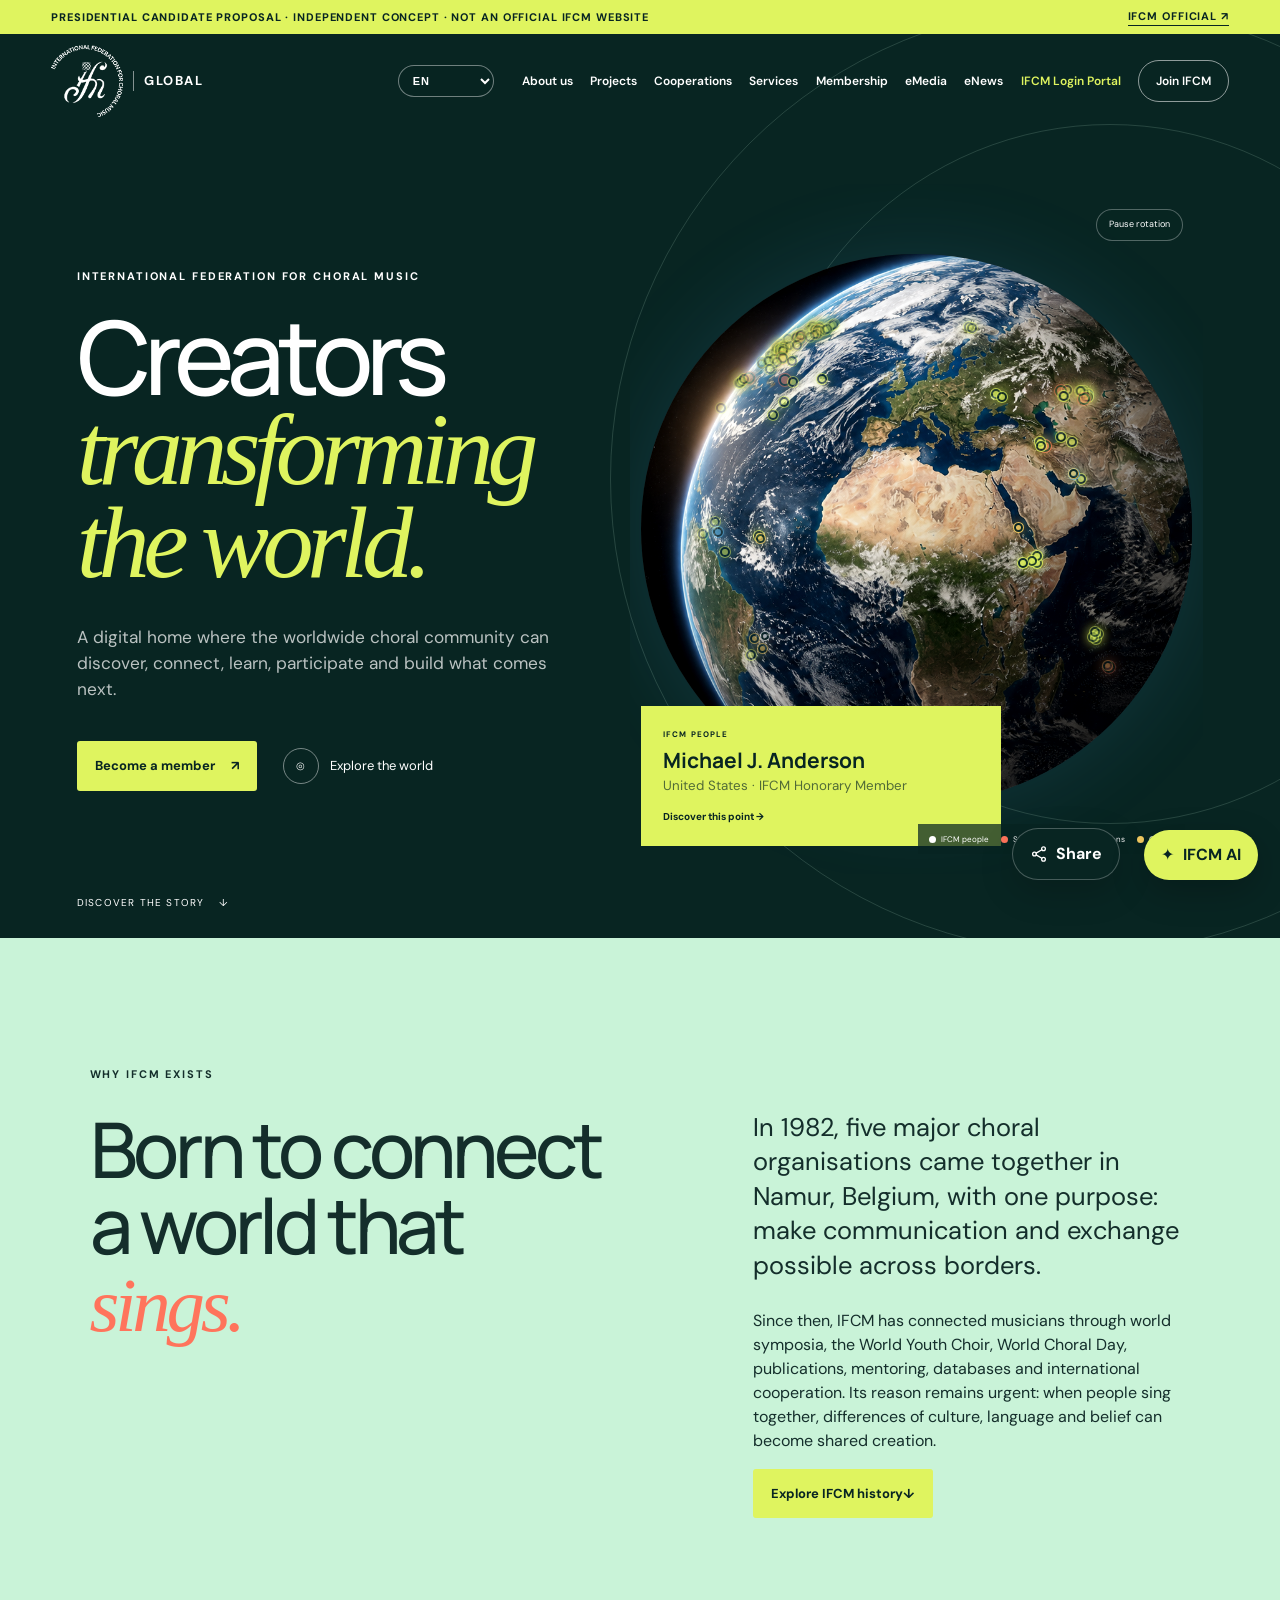
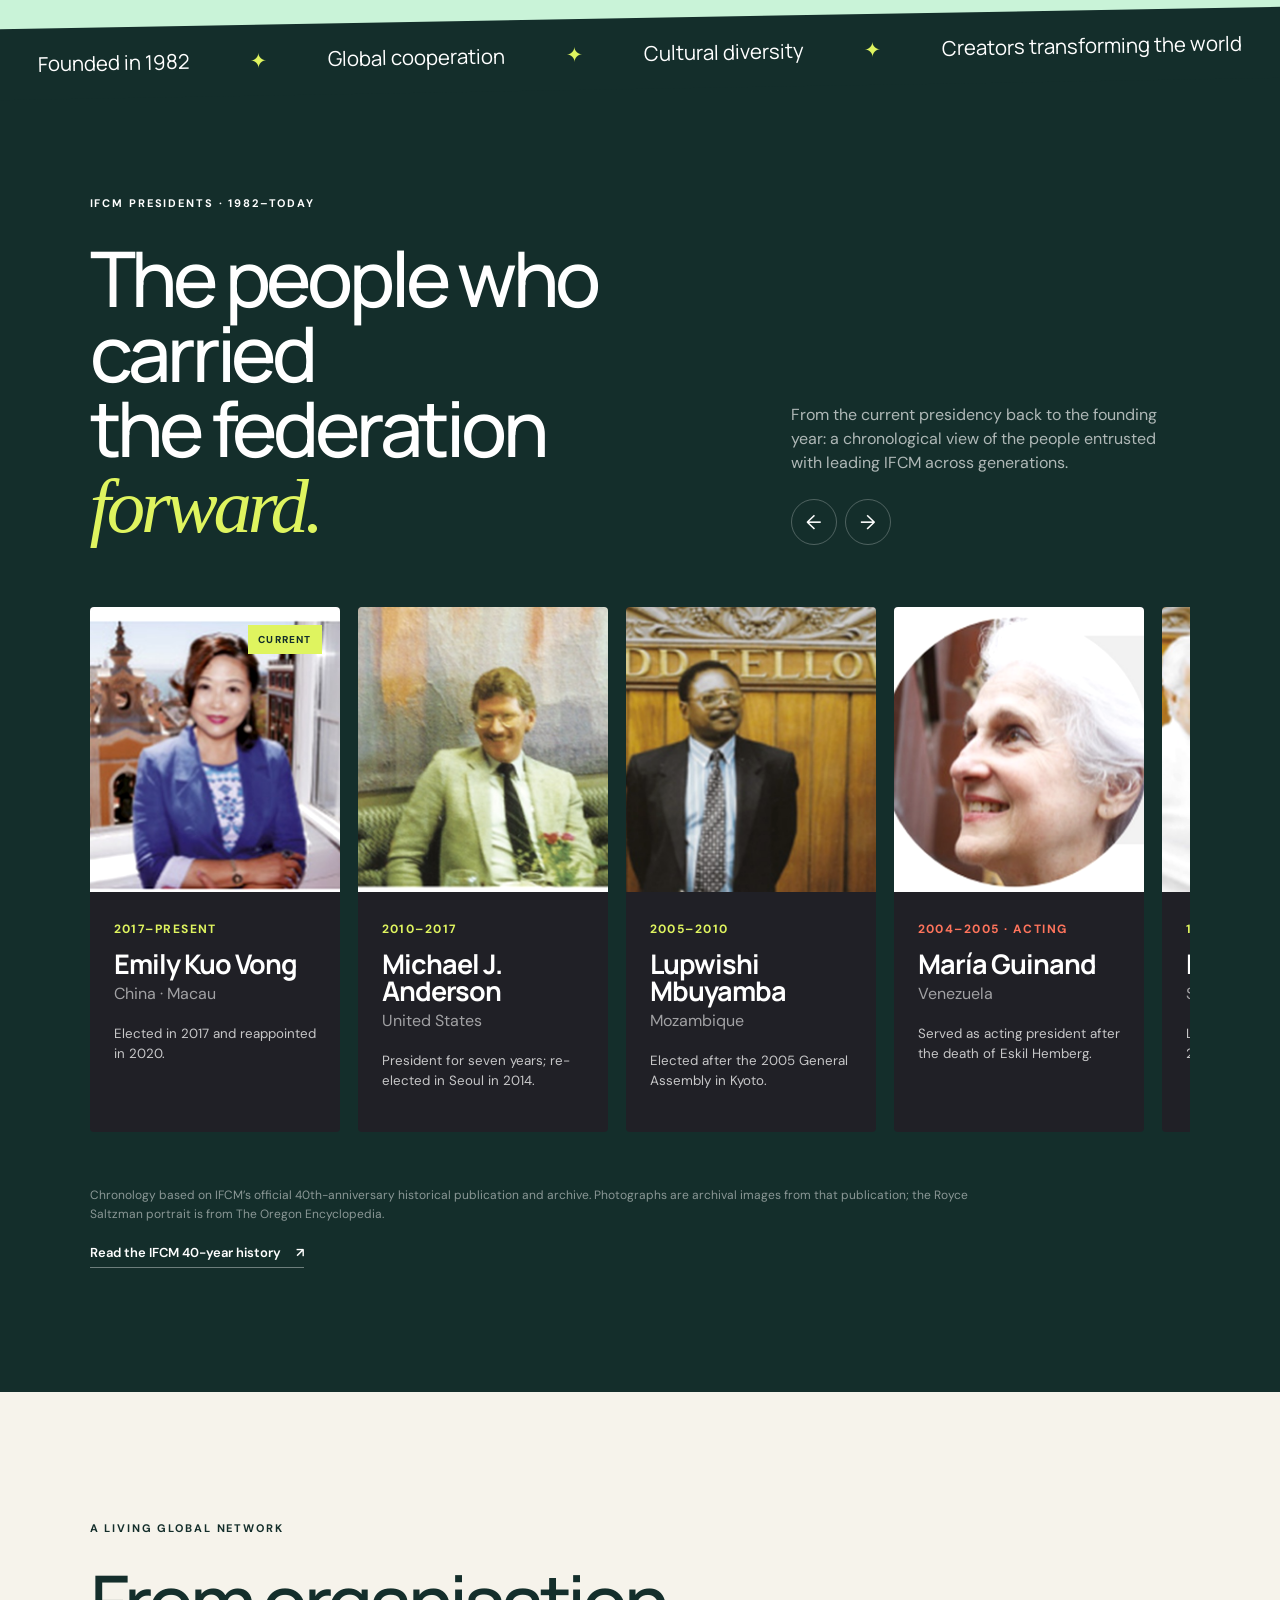
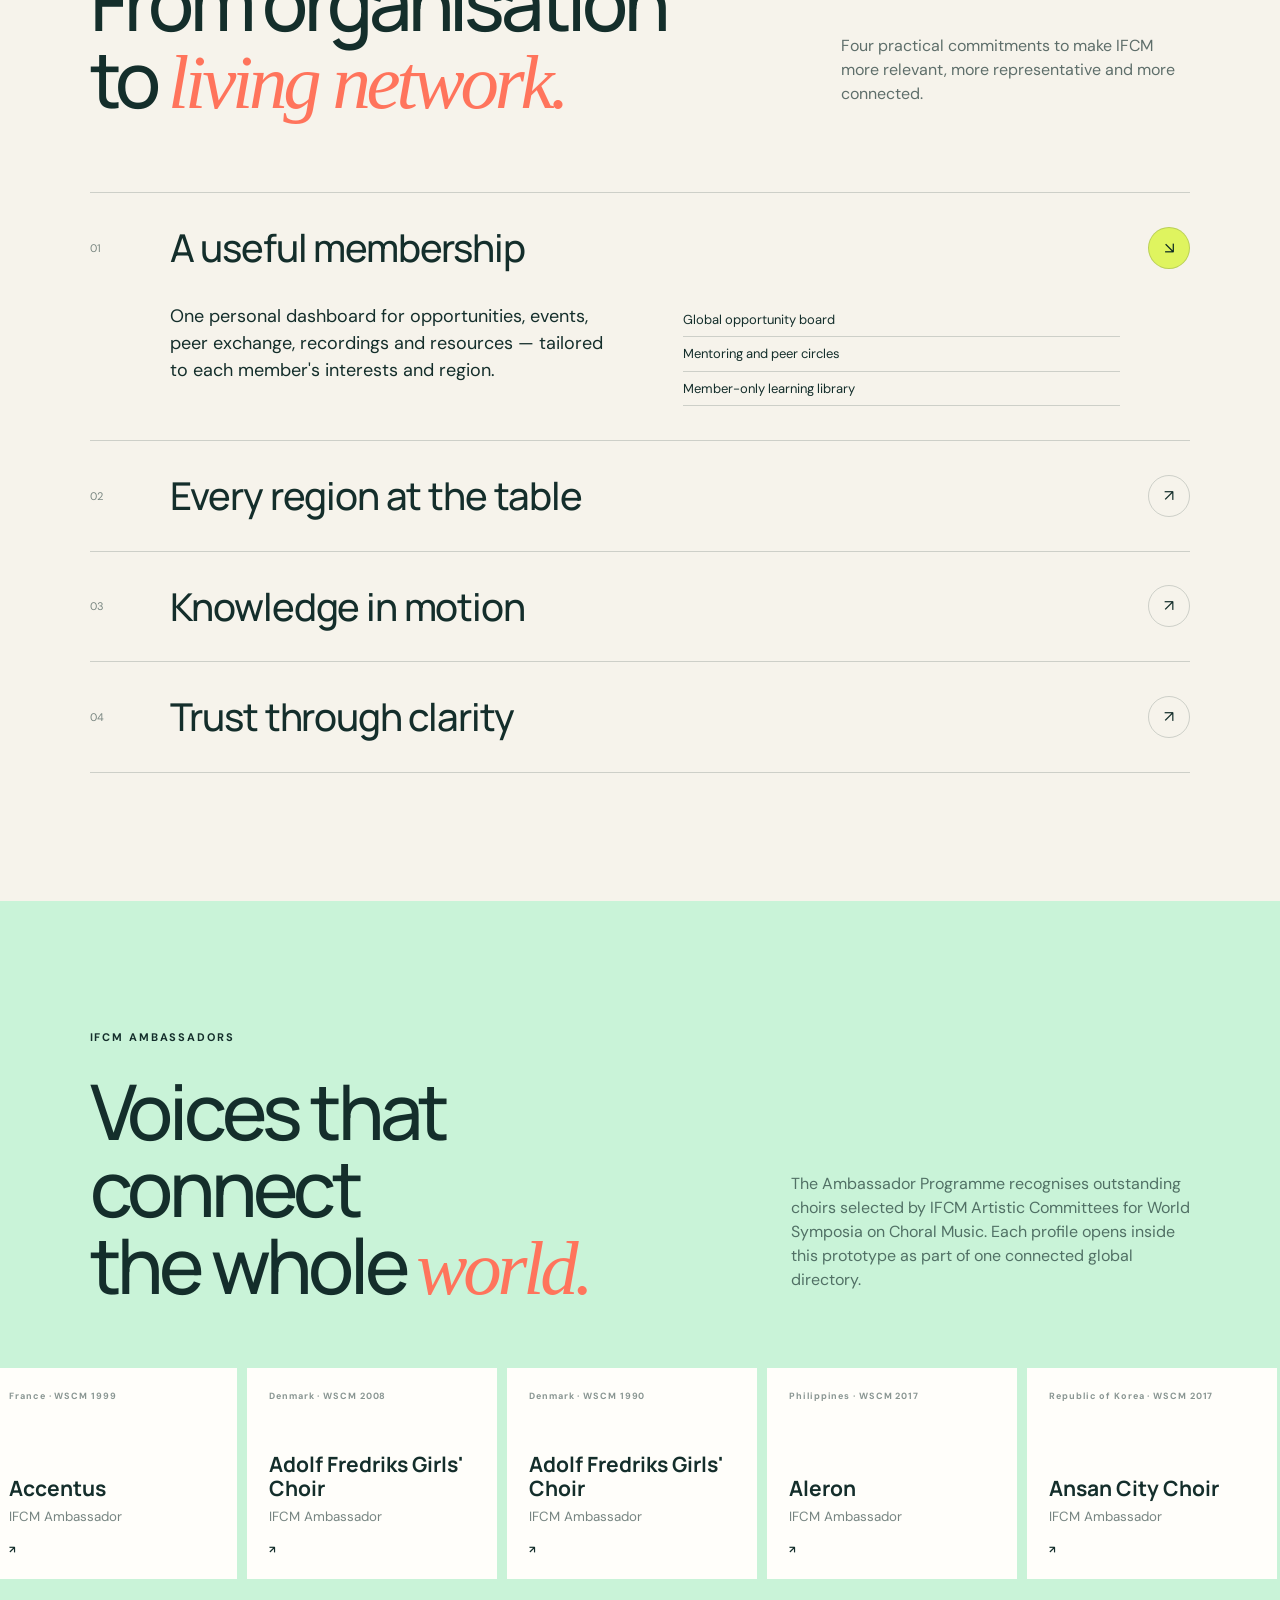
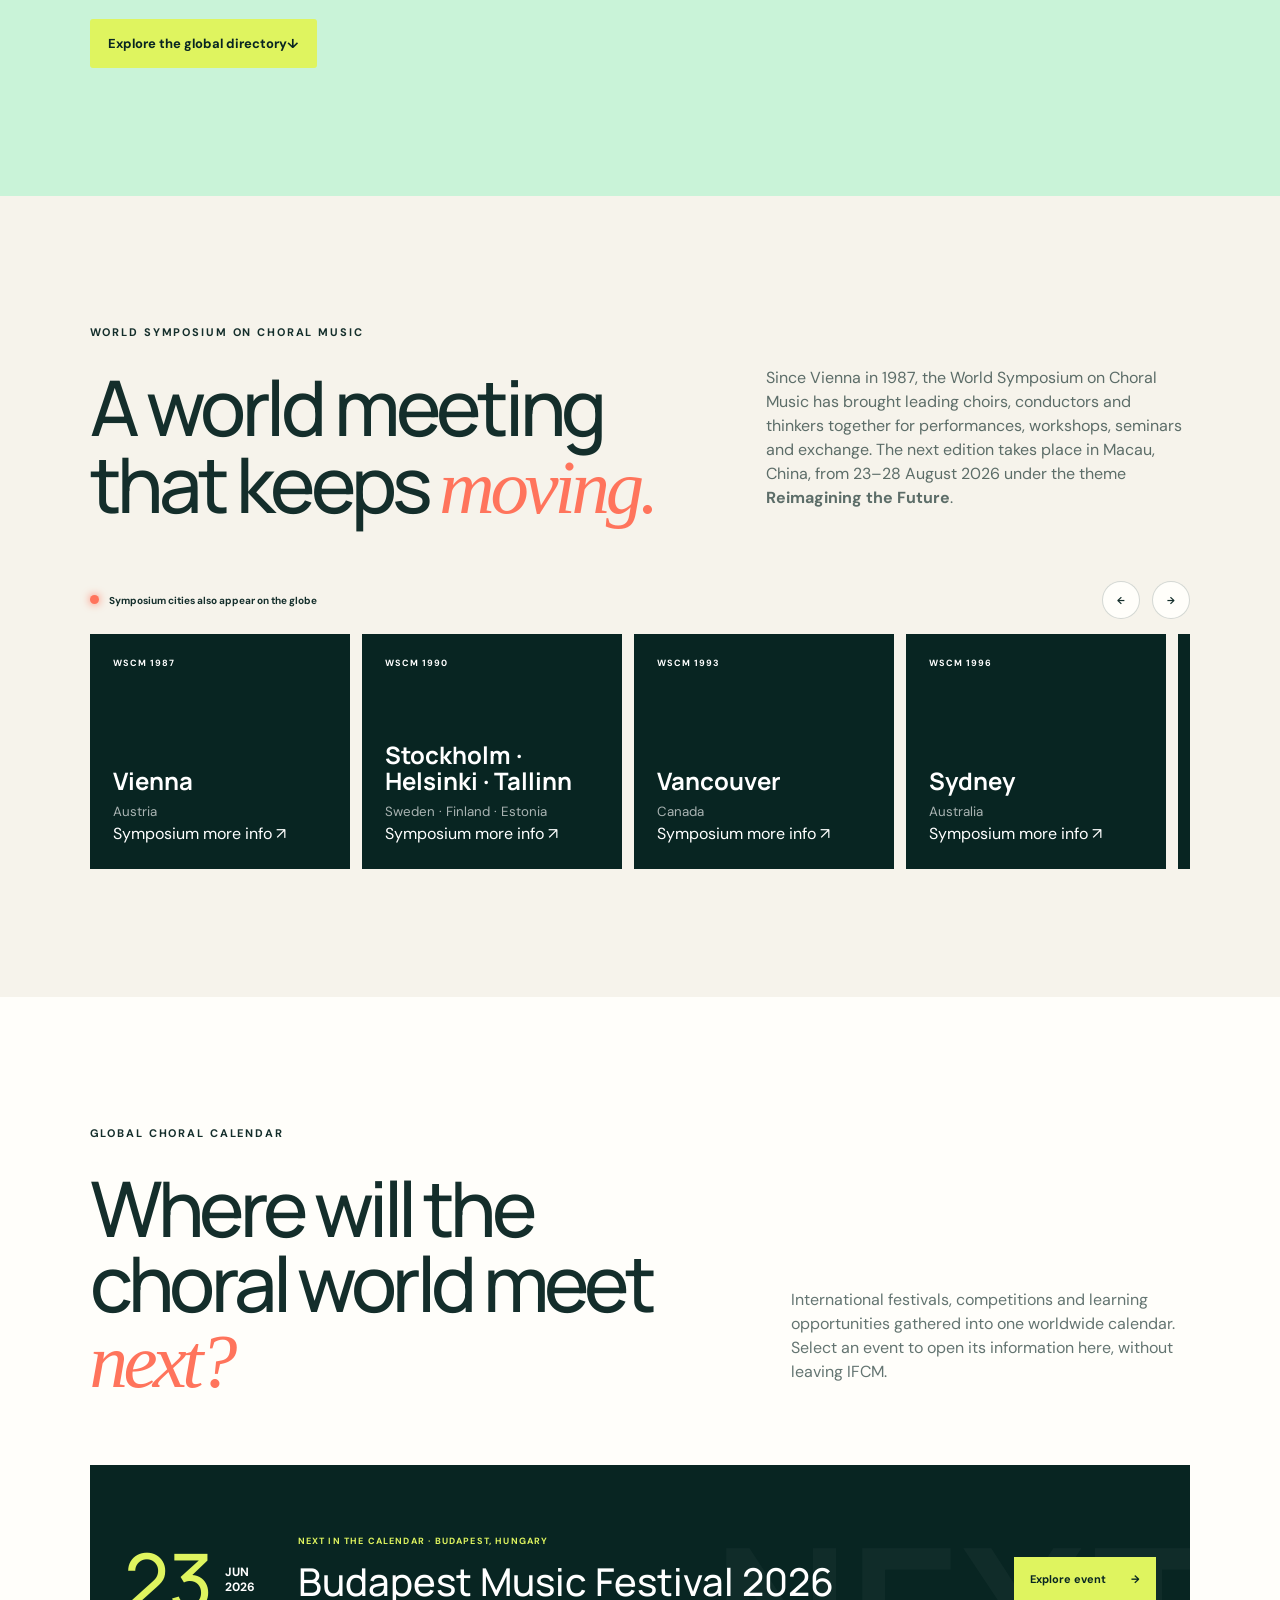
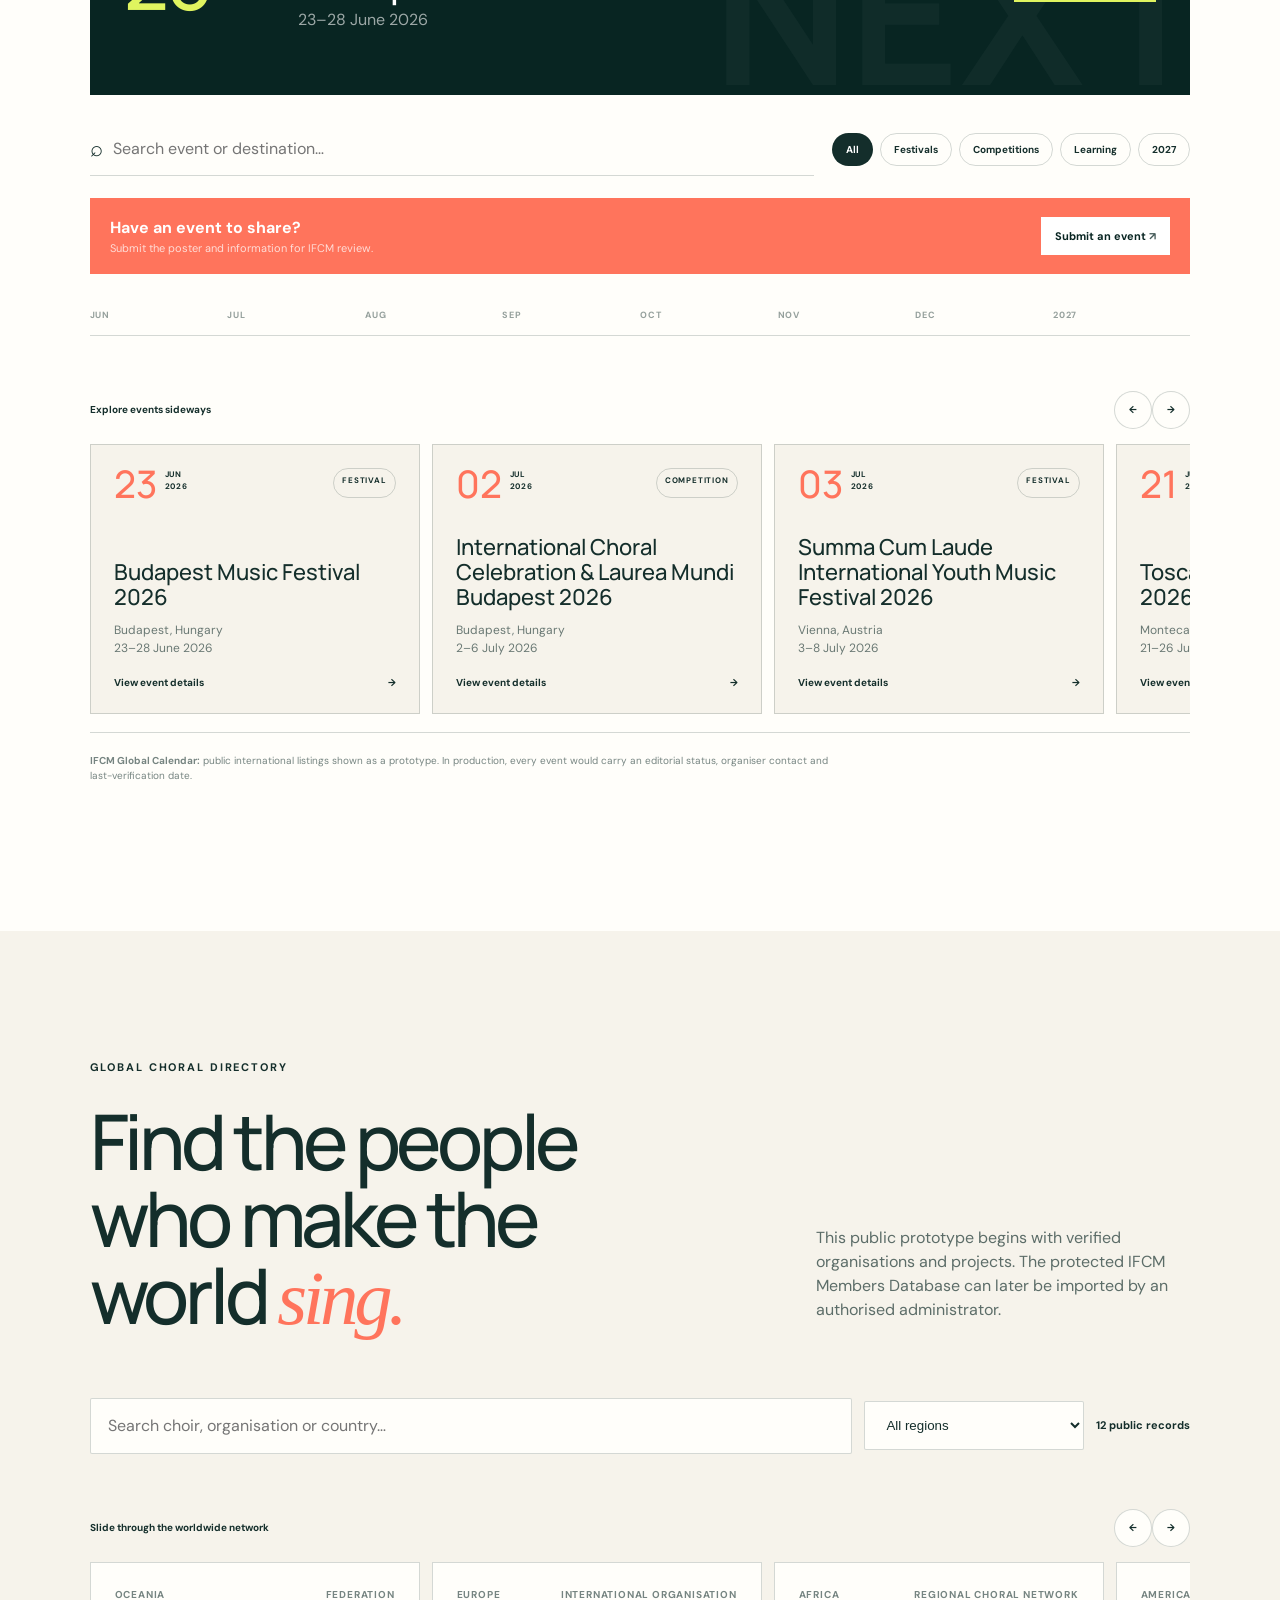
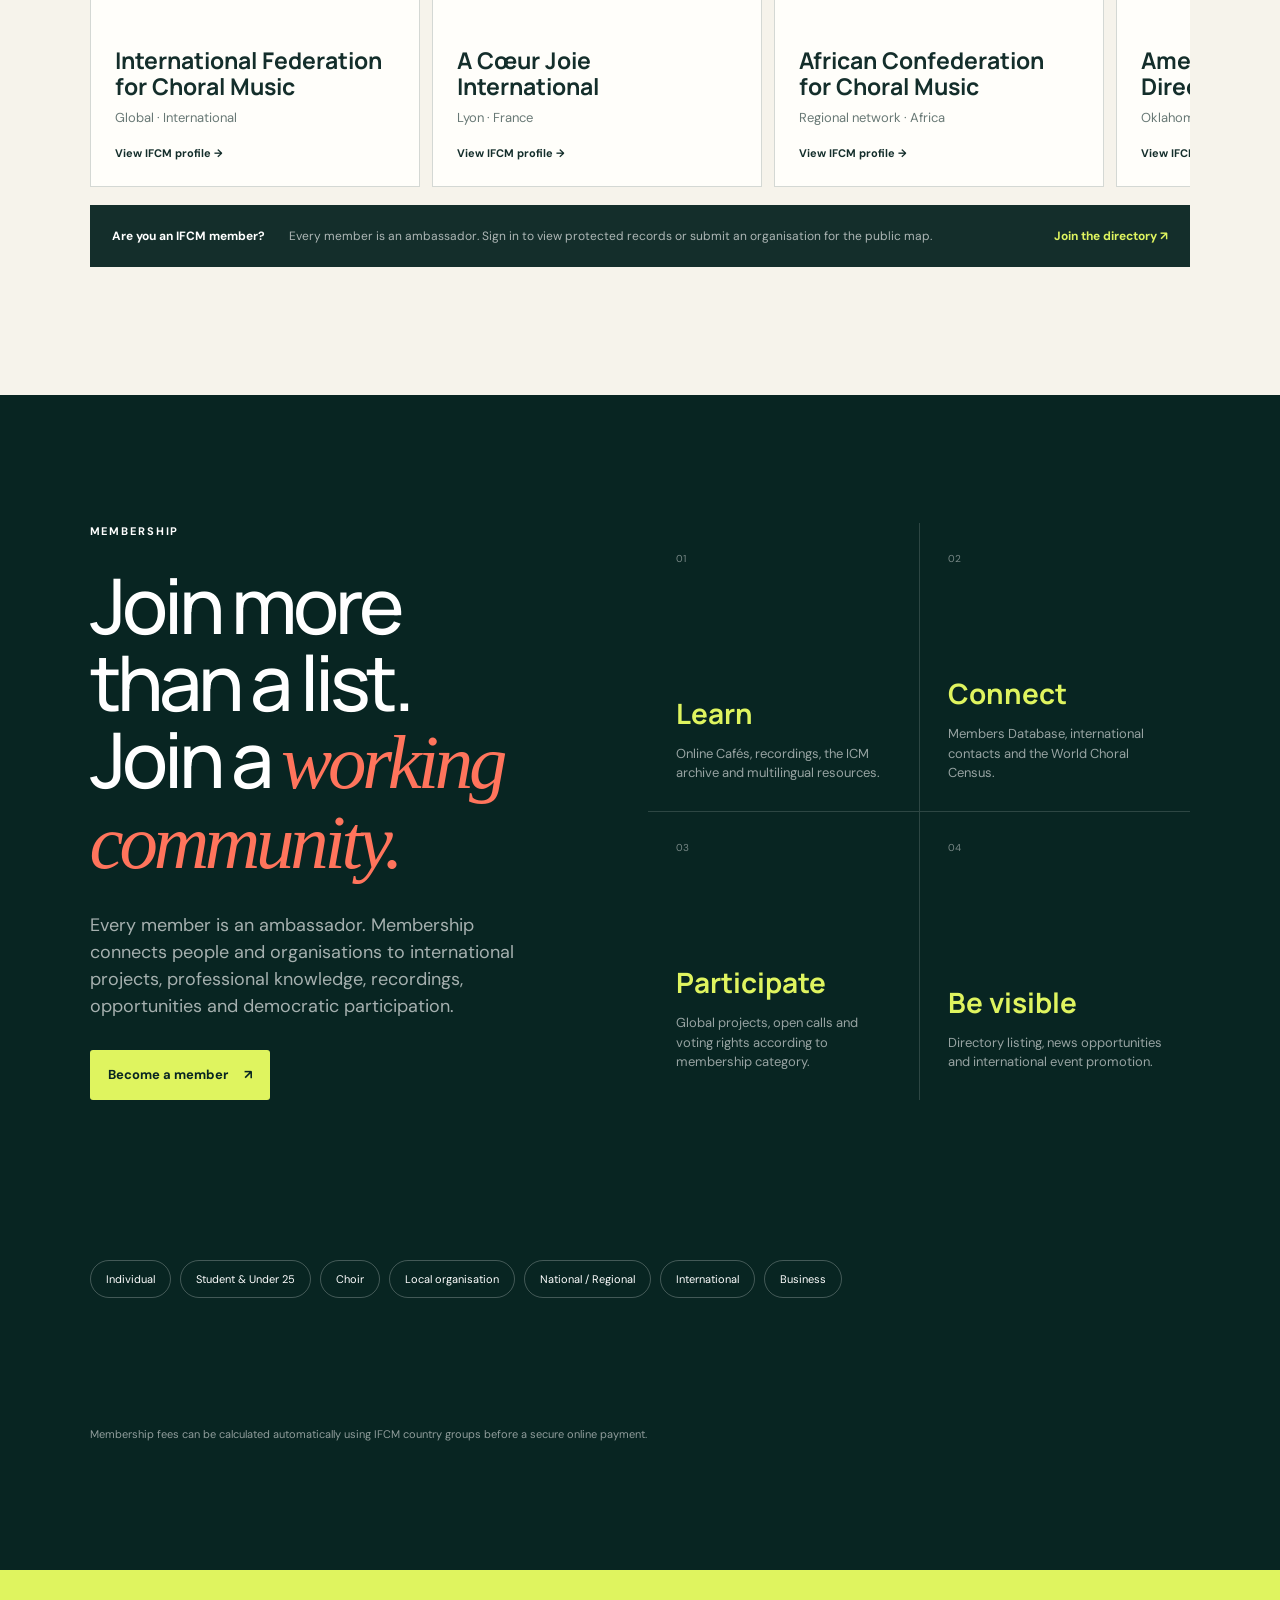
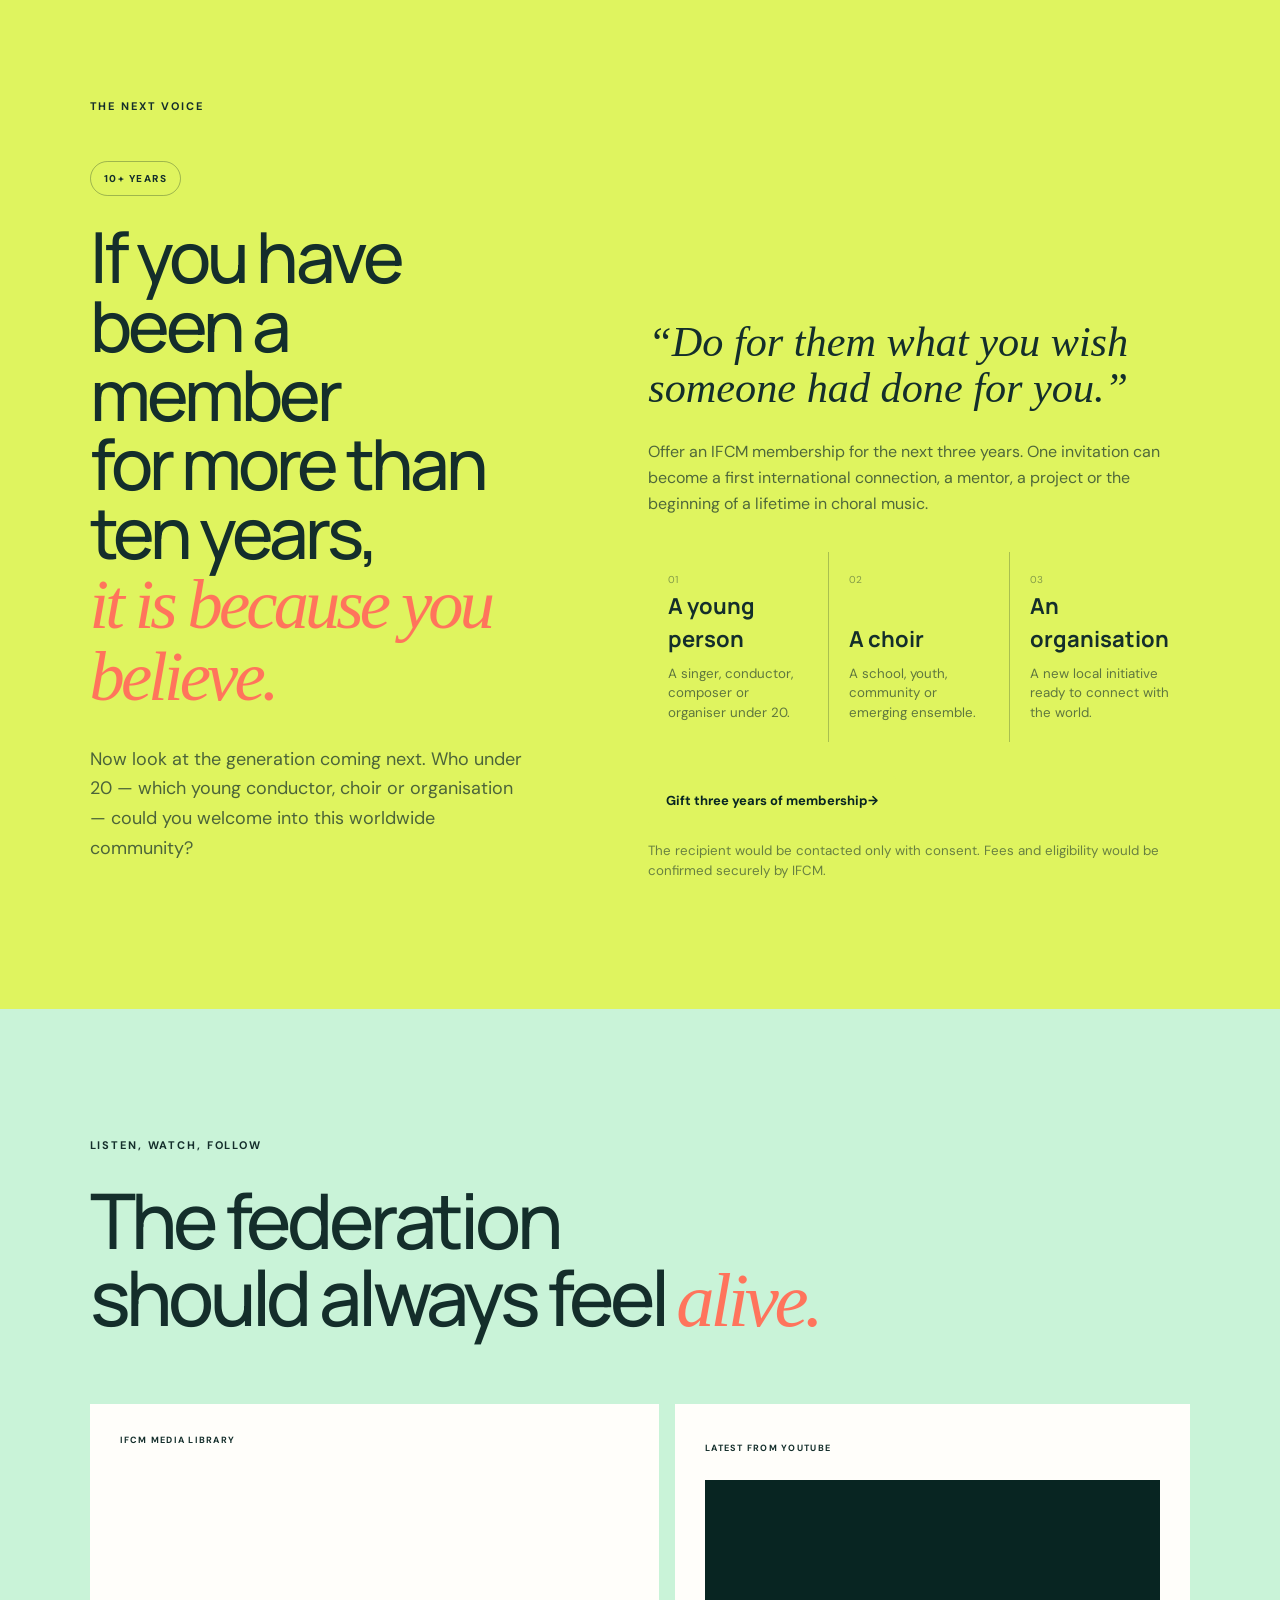
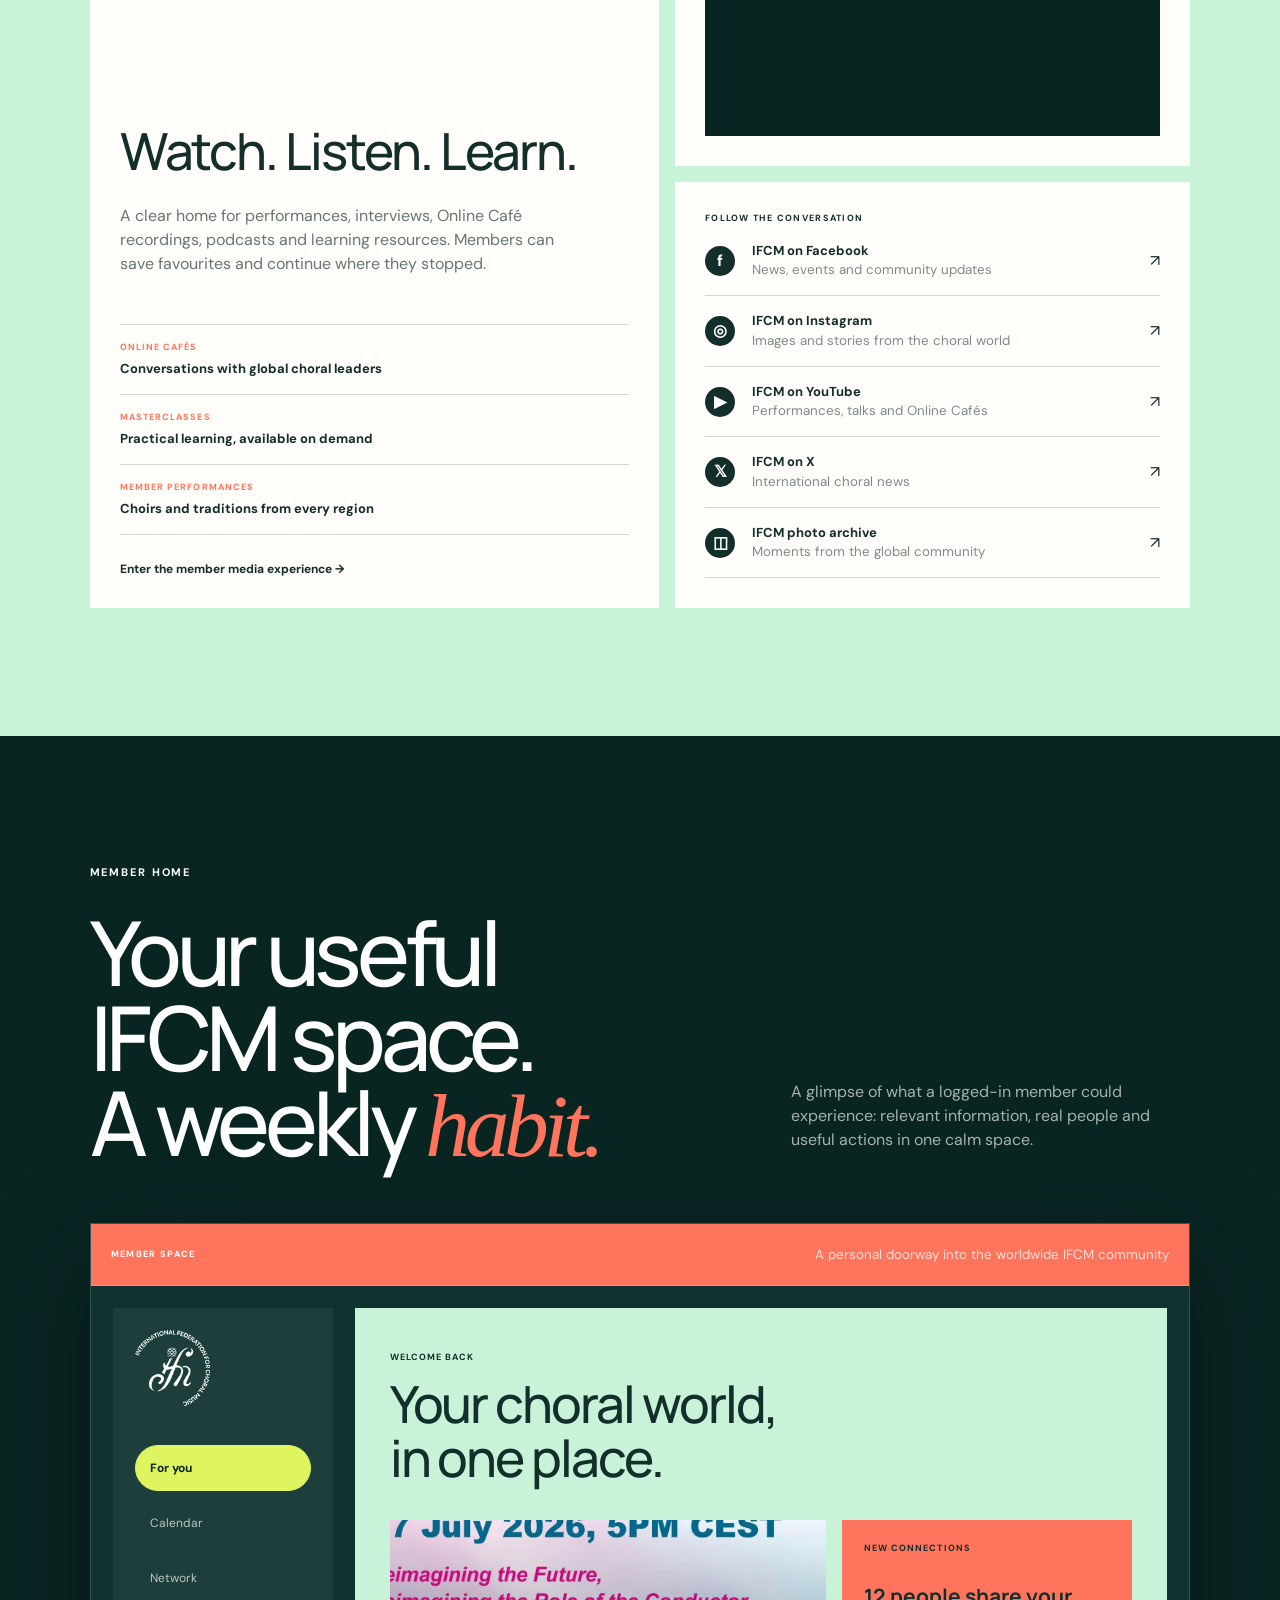
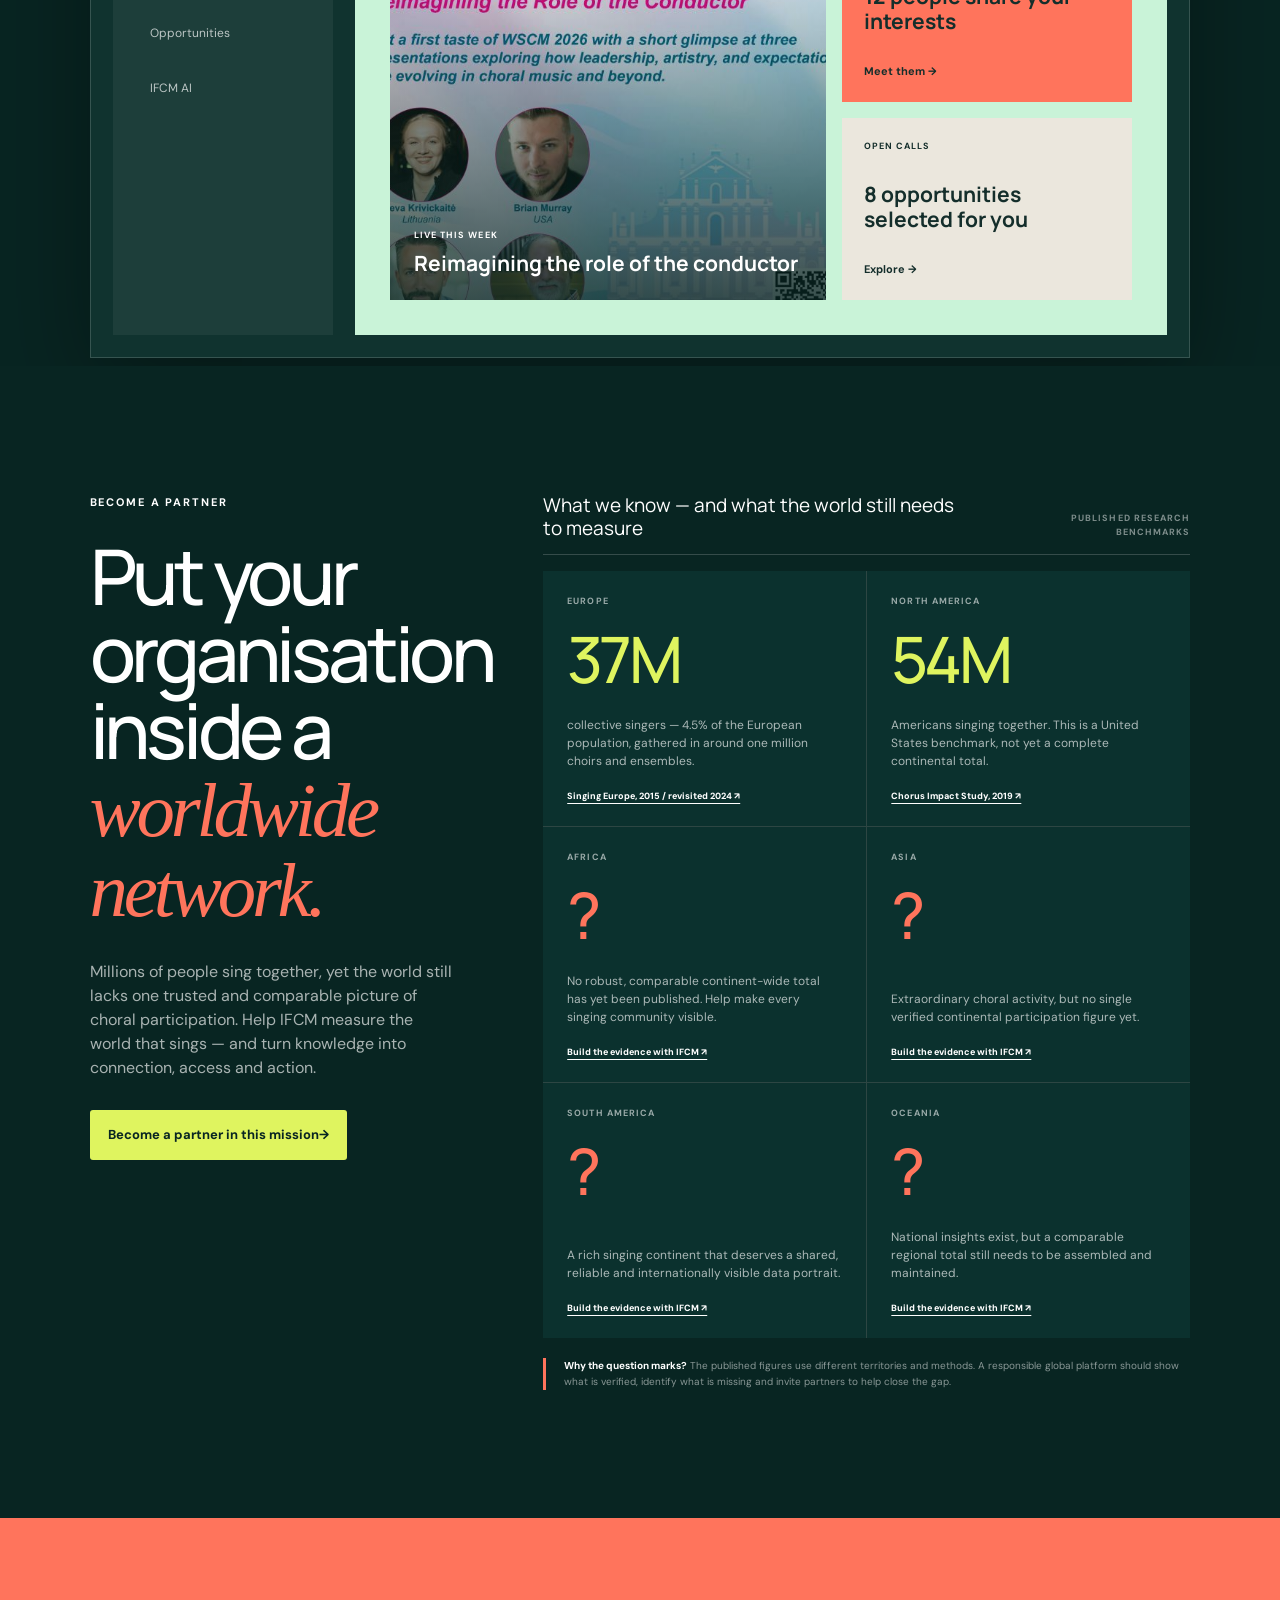
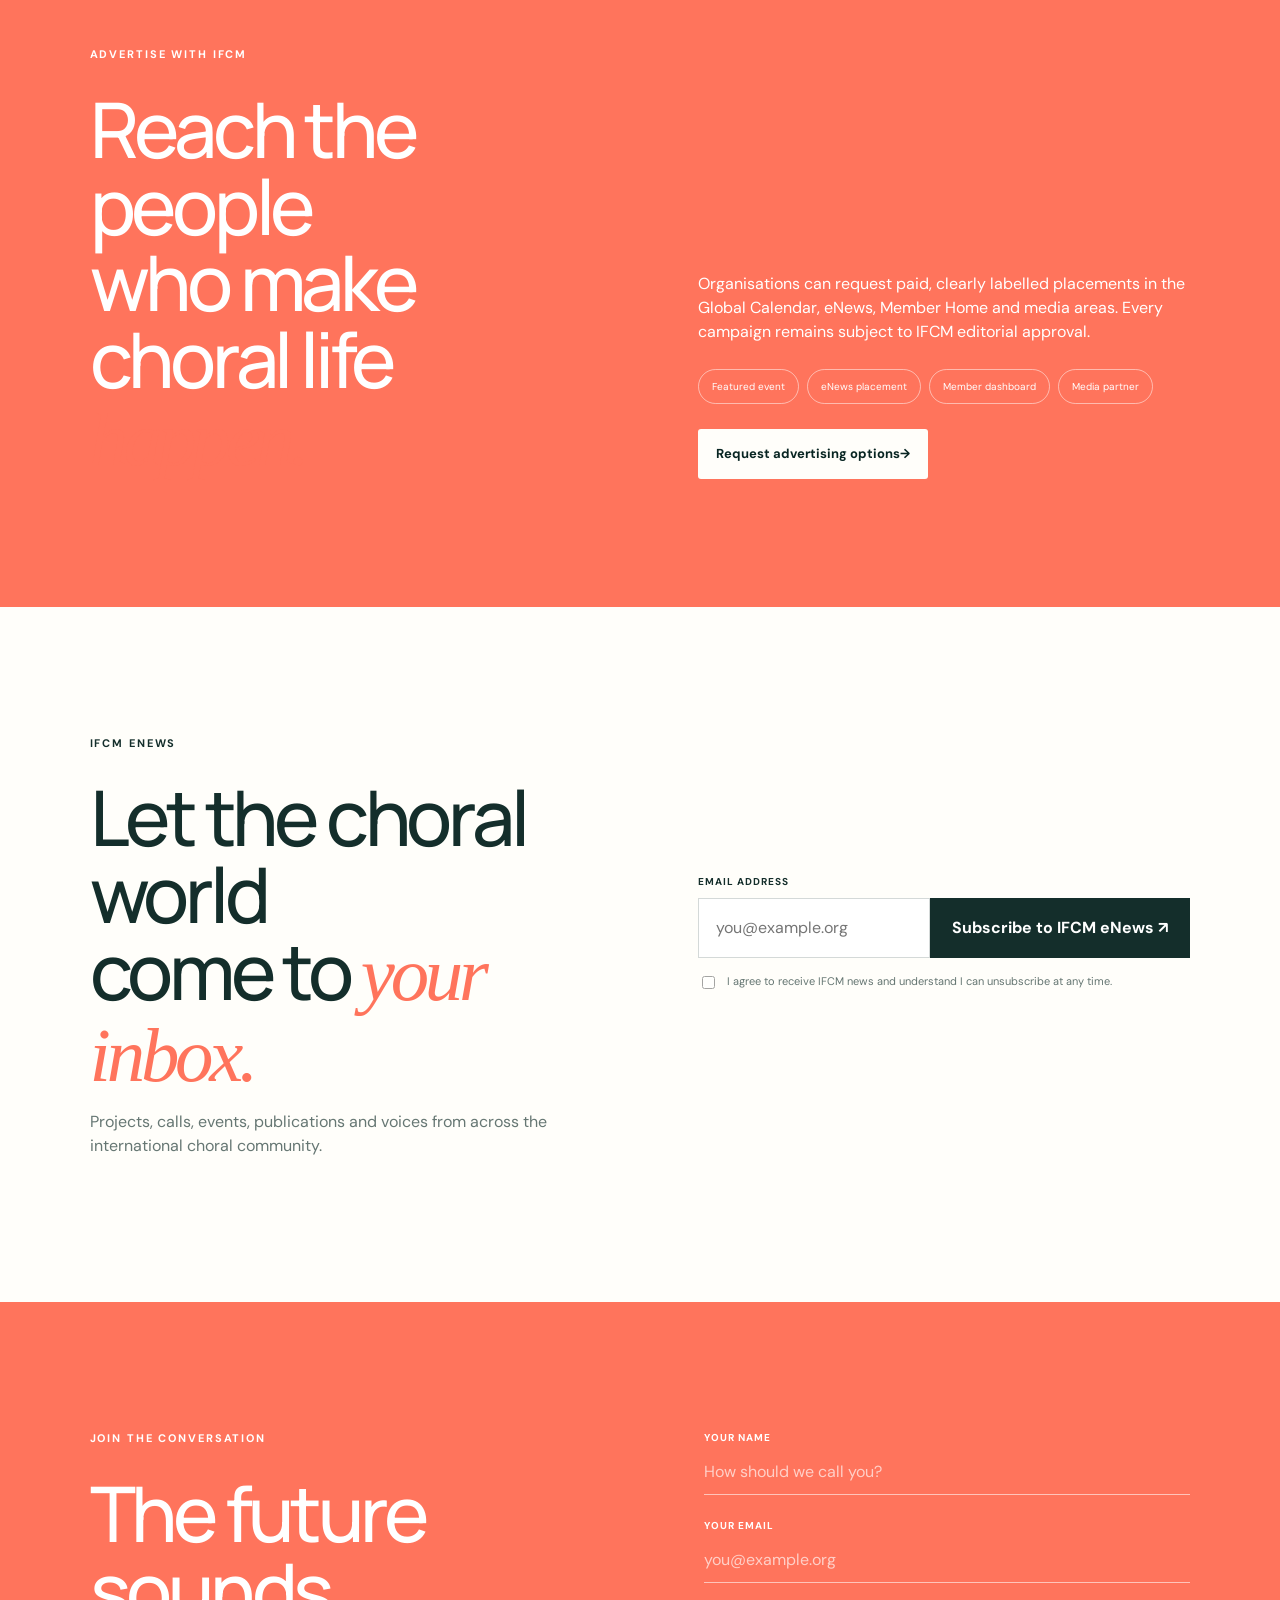
==== index.html @ b7f6caf1 "Initial IFCM digital future prototype" ====
<!doctype html>
<html lang="en">
<head>
  <meta charset="utf-8">
  <meta name="viewport" content="width=device-width, initial-scale=1">
  <meta name="description" content="A digital home for the worldwide choral community: discover, connect, learn and become an IFCM member.">
  <title>IFCM — Creators Transforming the World</title>
  <link rel="preconnect" href="https://fonts.googleapis.com">
  <link rel="preconnect" href="https://fonts.gstatic.com" crossorigin>
  <link href="https://fonts.googleapis.com/css2?family=DM+Sans:wght@400;500;600;700&family=Manrope:wght@400;500;600;700&display=swap" rel="stylesheet">
  <link rel="stylesheet" href="styles.css?v=19">
</head>
<body>
  <div class="concept-bar">
    <span><strong>Presidential candidate proposal</strong> · Independent concept · Not an official IFCM website</span>
    <a href="https://www.ifcm.net/" target="_blank" rel="noreferrer">IFCM Official ↗</a>
  </div>

  <header class="site-header">
    <a class="brand" href="#top" aria-label="IFCM Forward home">
      <img src="assets/ifcm-logo.png" alt="IFCM">
      <span>Global</span>
    </a>
    <button class="menu-toggle" aria-expanded="false" aria-controls="main-nav">
      <span></span><span></span>
      <span class="sr-only">Open menu</span>
    </button>
    <div class="language-picker notranslate" translate="no">
      <label class="sr-only" for="language-select">Language</label>
      <select id="language-select" aria-label="Language">
        <option value="en">EN</option>
        <option value="es">ES</option>
        <option value="fr">FR</option>
        <option value="zh">中文</option>
        <option value="pt">PT</option>
        <option value="de">DE</option>
        <option value="it">IT</option>
        <option value="hi">हिन्दी</option>
        <option value="ar">العربية</option>
        <option value="bn">বাংলা</option>
        <option value="ru">RU</option>
        <option value="ur">اردو</option>
      </select>
      <div id="google_translate_element" class="google-translate-host" aria-hidden="true"></div>
    </div>
    <nav id="main-nav">
      <a href="#about">About us</a>
      <a href="#projects">Projects</a>
      <a href="#world">Cooperations</a>
      <a href="#services">Services</a>
      <a href="#membership">Membership</a>
      <a href="#media">eMedia</a>
      <a href="#news">eNews</a>
      <a class="portal-link" href="https://www.ifcm.net/#login" target="_blank" rel="noreferrer">IFCM Login Portal</a>
      <a class="nav-cta" href="https://www.ifcm.net/user-data/?action=registration" target="_blank" rel="noreferrer">Join IFCM</a>
    </nav>
  </header>

  <main id="top">
    <section class="hero" id="world">
      <div class="hero-orbit orbit-one"></div>
      <div class="hero-orbit orbit-two"></div>
      <div class="hero-copy">
        <p class="eyebrow">International Federation for Choral Music</p>
        <h1>Creators<br><em>transforming the world.</em></h1>
        <p class="hero-intro">A digital home where the worldwide choral community can discover, connect, learn, participate and build what comes next.</p>
        <div class="hero-actions">
          <a class="button button-dark" href="https://www.ifcm.net/user-data/?action=registration" target="_blank" rel="noreferrer">Become a member <span>↗</span></a>
          <a class="play-button" href="#ambassadors"><i>◎</i> Explore the connections</a>
        </div>
      </div>
      <div class="hero-earth" aria-label="Interactive globe showing IFCM people, symposia, organisations and choirs around the world">
        <div class="ambassador-world">
          <div class="rotating-globe" aria-label="Rotating globe of IFCM connections and global choirs">
            <div class="globe-surface"></div>
            <div class="globe-shade"></div>
            <div class="ambassador-pins"></div>
          </div>
          <div class="ambassador-card">
            <span>IFCM WORLD</span>
            <strong class="ambassador-name">One world. Many ways to belong.</strong>
            <small class="ambassador-location">Select a pin to discover IFCM people, symposia, organisations and choirs around the world.</small>
            <button class="ambassador-link" type="button" data-open-detail>Discover this point →</button>
          </div>
          <button class="globe-motion" type="button" aria-pressed="false">Pause rotation</button>
          <div class="globe-key" aria-label="Globe pin legend"><span><i class="key-person"></i>IFCM people</span><span><i class="key-symposium"></i>Symposia</span><span><i class="key-organisation"></i>Organisations</span><span><i class="key-choir"></i>Choirs</span></div>
        </div>
      </div>
      <a class="scroll-cue" href="#about">Discover the story <span>↓</span></a>
    </section>

    <section class="manifesto" id="about">
      <p class="section-label">Why IFCM exists</p>
      <div class="manifesto-grid">
        <h2>Born to connect<br>a world that <span>sings.</span></h2>
        <div>
          <p class="large-copy">In 1982, five major choral organisations came together in Namur, Belgium, with one purpose: make communication and exchange possible across borders.</p>
          <p>Since then, IFCM has connected musicians through world symposia, the World Youth Choir, World Choral Day, publications, mentoring, databases and international cooperation. Its reason remains urgent: when people sing together, differences of culture, language and belief can become shared creation.</p>
          <a class="button button-dark" href="#symposium">Explore IFCM history <span>↓</span></a>
        </div>
      </div>
      <div class="manifesto-strip" aria-label="Vision values">
        <span>Founded in 1982</span><i>✦</i><span>Global cooperation</span><i>✦</i><span>Cultural diversity</span><i>✦</i><span>Creators transforming the world</span>
      </div>
    </section>

    <section class="presidents" id="presidents">
      <div class="presidents-heading">
        <div>
          <p class="section-label">IFCM Presidents · 1982–today</p>
          <h2>The people who carried<br>the federation <em>forward.</em></h2>
        </div>
        <div>
          <p>From the current presidency back to the founding year: a chronological view of the people entrusted with leading IFCM across generations.</p>
          <div class="president-navigation"><button type="button" data-scroll-rail="presidents" data-direction="-1" aria-label="Previous presidents">←</button><button type="button" data-scroll-rail="presidents" data-direction="1" aria-label="Next presidents">→</button></div>
        </div>
      </div>
      <div class="presidents-rail" data-rail="presidents">
        <article class="president-card current">
          <img src="assets/presidents/emily.jpg" alt="Emily Kuo Vong">
          <div><span>2017–present</span><h3>Emily Kuo Vong</h3><p>China · Macau</p><small>Elected in 2017 and reappointed in 2020.</small></div>
        </article>
        <article class="president-card">
          <img src="assets/presidents/michael.jpg" alt="Michael J. Anderson">
          <div><span>2010–2017</span><h3>Michael J. Anderson</h3><p>United States</p><small>President for seven years; re-elected in Seoul in 2014.</small></div>
        </article>
        <article class="president-card">
          <img src="assets/presidents/lupwishi.jpg" alt="Lupwishi Mbuyamba">
          <div><span>2005–2010</span><h3>Lupwishi Mbuyamba</h3><p>Mozambique</p><small>Elected after the 2005 General Assembly in Kyoto.</small></div>
        </article>
        <article class="president-card acting">
          <img src="assets/presidents/maria.jpg" alt="María Guinand">
          <div><span>2004–2005 · Acting</span><h3>María Guinand</h3><p>Venezuela</p><small>Served as acting president after the death of Eskil Hemberg.</small></div>
        </article>
        <article class="president-card">
          <img src="assets/presidents/eskil.jpg" alt="Eskil Hemberg">
          <div><span>1999–2004</span><h3>Eskil Hemberg</h3><p>Sweden</p><small>Led IFCM until his death in June 2004.</small></div>
        </article>
        <article class="president-card">
          <img src="assets/presidents/claude.jpg" alt="Claude Tagger">
          <div><span>1993–1998</span><h3>Claude Tagger</h3><p>France</p><small>A central figure in IFCM’s early international development.</small></div>
        </article>
        <article class="president-card">
          <img src="assets/presidents/royce.png" alt="Royce Saltzman">
          <div><span>1985–1993 · Interim 1998–1999</span><h3>Royce Saltzman</h3><p>United States</p><small>Co-founder who succeeded Paul Wehrle and later served again on an interim basis.</small></div>
        </article>
        <article class="president-card founder">
          <img src="assets/presidents/paul.jpg" alt="Paul Wehrle">
          <div><span>1982–1985</span><h3>Paul Wehrle</h3><p>Germany</p><small>Founding president of IFCM.</small></div>
        </article>
      </div>
      <p class="presidents-source">Chronology based on IFCM’s official 40th-anniversary historical publication and archive. Photographs are archival images from that publication; the Royce Saltzman portrait is from The Oregon Encyclopedia.</p>
      <a class="text-link" href="https://ifcm.net/uploads/icb/2022-7/e-icm_2022-3.pdf" target="_blank" rel="noreferrer">Read the IFCM 40-year history <span>↗</span></a>
    </section>

    <section class="priorities" id="projects">
      <div class="section-heading">
        <div>
          <p class="section-label">A living global network</p>
          <h2>From organisation<br>to <em>living network.</em></h2>
        </div>
        <p>Four practical commitments to make IFCM more relevant, more representative and more connected.</p>
      </div>

      <div class="priority-list">
        <article class="priority active" data-priority="1">
          <button>
            <span class="priority-number">01</span>
            <span class="priority-title">A useful membership</span>
            <span class="priority-arrow">↗</span>
          </button>
          <div class="priority-content">
            <p>One personal dashboard for opportunities, events, peer exchange, recordings and resources — tailored to each member's interests and region.</p>
            <ul>
              <li>Global opportunity board</li>
              <li>Mentoring and peer circles</li>
              <li>Member-only learning library</li>
            </ul>
          </div>
        </article>
        <article class="priority" data-priority="2">
          <button>
            <span class="priority-number">02</span>
            <span class="priority-title">Every region at the table</span>
            <span class="priority-arrow">↗</span>
          </button>
          <div class="priority-content">
            <p>Regional councils with a direct route into decision-making, translation, programming and visibility across the whole federation.</p>
            <ul>
              <li>Regional listening assemblies</li>
              <li>Multilingual communication</li>
              <li>Transparent representation</li>
            </ul>
          </div>
        </article>
        <article class="priority" data-priority="3">
          <button>
            <span class="priority-number">03</span>
            <span class="priority-title">Knowledge in motion</span>
            <span class="priority-arrow">↗</span>
          </button>
          <div class="priority-content">
            <p>A global learning platform where conductors, composers, singers, managers and researchers can teach, discover and collaborate.</p>
            <ul>
              <li>Open multilingual resources</li>
              <li>Monthly digital studios</li>
              <li>Emerging leader programme</li>
            </ul>
          </div>
        </article>
        <article class="priority" data-priority="4">
          <button>
            <span class="priority-number">04</span>
            <span class="priority-title">Trust through clarity</span>
            <span class="priority-arrow">↗</span>
          </button>
          <div class="priority-content">
            <p>Clear priorities, accessible budgets, visible decisions and regular reporting — making members partners in IFCM's direction.</p>
            <ul>
              <li>Public strategy dashboard</li>
              <li>Open calls and criteria</li>
              <li>Annual member assembly</li>
            </ul>
          </div>
        </article>
      </div>
    </section>

    <section class="ambassadors" id="ambassadors">
      <div class="ambassadors-heading">
        <div><p class="section-label">IFCM Ambassadors</p><h2>Voices that connect<br>the whole <em>world.</em></h2></div>
        <p>The Ambassador Programme recognises outstanding choirs selected by IFCM Artistic Committees for World Symposia on Choral Music. Each profile opens inside this prototype as part of one connected global directory.</p>
      </div>
      <div class="ambassador-marquee" aria-label="Selected IFCM Ambassadors"></div>
      <a class="button button-dark" href="#directory">Explore the global directory <span>↓</span></a>
    </section>

    <section class="symposium" id="symposium">
      <div class="symposium-heading">
        <div><p class="section-label">World Symposium on Choral Music</p><h2>A world meeting<br>that keeps <em>moving.</em></h2></div>
        <p>Since Vienna in 1987, the World Symposium on Choral Music has brought leading choirs, conductors and thinkers together for performances, workshops, seminars and exchange. The next edition takes place in Macau, China, from 23–28 August 2026 under the theme <strong>Reimagining the Future</strong>.</p>
      </div>
      <div class="symposium-legend"><span><i></i> Symposium cities also appear on the globe</span><button type="button" data-scroll-rail="symposium" data-direction="-1" aria-label="Previous symposia">←</button><button type="button" data-scroll-rail="symposium" data-direction="1" aria-label="Next symposia">→</button></div>
      <div class="symposium-rail" data-rail="symposium"></div>
    </section>

    <section class="global-calendar" id="calendar">
      <div class="calendar-heading">
        <div>
          <p class="section-label">Global choral calendar</p>
          <h2>Where will the<br>choral world meet <em>next?</em></h2>
        </div>
        <div class="calendar-intro">
          <p>International festivals, competitions and learning opportunities gathered into one worldwide calendar. Select an event to open its information here, without leaving IFCM.</p>
        </div>
      </div>
      <article class="calendar-featured">
        <div class="featured-date"><strong>23</strong><span>JUN<br>2026</span></div>
        <div class="featured-copy">
          <small>NEXT IN THE CALENDAR · BUDAPEST, HUNGARY</small>
          <h3>Budapest Music Festival 2026</h3>
          <p>23–28 June 2026</p>
        </div>
        <button type="button" data-featured-event="0">Explore event <span>→</span></button>
      </article>
      <div class="calendar-controls">
        <div class="calendar-search"><span>⌕</span><input id="calendar-search" type="search" placeholder="Search event or destination…"></div>
        <div class="calendar-filters">
          <button class="active" type="button" data-calendar-filter="all">All</button>
          <button type="button" data-calendar-filter="festival">Festivals</button>
          <button type="button" data-calendar-filter="competition">Competitions</button>
          <button type="button" data-calendar-filter="learning">Learning</button>
          <button type="button" data-calendar-filter="2027">2027</button>
        </div>
      </div>
      <div class="calendar-submit">
        <div><strong>Have an event to share?</strong><span>Submit the poster and information for IFCM review.</span></div>
        <a href="admin.html">Submit an event <span>↗</span></a>
      </div>
      <div class="calendar-months">
        <span>JUN</span><span>JUL</span><span>AUG</span><span>SEP</span><span>OCT</span><span>NOV</span><span>DEC</span><span>2027</span>
      </div>
      <div class="rail-heading"><span>Explore events sideways</span><div><button type="button" data-scroll-rail="calendar" data-direction="-1" aria-label="Previous events">←</button><button type="button" data-scroll-rail="calendar" data-direction="1" aria-label="Next events">→</button></div></div>
      <div class="activity-grid" data-rail="calendar"></div>
      <div class="calendar-source">
        <p><strong>IFCM Global Calendar:</strong> public international listings shown as a prototype. In production, every event would carry an editorial status, organiser contact and last-verification date.</p>
      </div>
    </section>

    <section class="directory" id="directory">
      <div class="directory-head">
        <div>
          <p class="section-label">Global choral directory</p>
          <h2>Find the people<br>who make the world <em>sing.</em></h2>
        </div>
        <p>This public prototype begins with verified organisations and projects. The protected IFCM Members Database can later be imported by an authorised administrator.</p>
      </div>
      <div class="directory-tools">
        <label>
          <span class="sr-only">Search directory</span>
          <input id="directory-search" type="search" placeholder="Search choir, organisation or country…">
        </label>
        <select id="directory-region" aria-label="Filter by region">
          <option value="all">All regions</option>
          <option value="Africa">Africa</option>
          <option value="Americas">Americas</option>
          <option value="Asia">Asia</option>
          <option value="Europe">Europe</option>
          <option value="Oceania">Oceania</option>
        </select>
        <span class="directory-count"></span>
      </div>
      <div class="rail-heading"><span>Slide through the worldwide network</span><div><button type="button" data-scroll-rail="directory" data-direction="-1" aria-label="Previous members">←</button><button type="button" data-scroll-rail="directory" data-direction="1" aria-label="Next members">→</button></div></div>
      <div class="directory-grid" data-rail="directory"></div>
      <div class="directory-note">
        <strong>Are you an IFCM member?</strong>
        <span>Every member is an ambassador. Sign in to view protected records or submit an organisation for the public map.</span>
        <a href="https://www.ifcm.net/user-data/?action=registration" target="_blank" rel="noreferrer">Join the directory ↗</a>
      </div>
    </section>

    <section class="membership" id="membership">
      <div class="membership-intro">
        <p class="section-label">Membership</p>
        <h2>Join more than a list.<br>Join a <em>working community.</em></h2>
        <p>Every member is an ambassador. Membership connects people and organisations to international projects, knowledge, recordings, opportunities and democratic participation.</p>
        <a class="button button-dark" href="https://www.ifcm.net/user-data/?action=registration" target="_blank" rel="noreferrer">Become a member <span>↗</span></a>
      </div>
      <div class="benefit-grid">
        <article><span>01</span><strong>Learn</strong><p>Online Cafés, recordings, the ICM archive and multilingual resources.</p></article>
        <article><span>02</span><strong>Connect</strong><p>Members Database, international contacts and the World Choral Census.</p></article>
        <article><span>03</span><strong>Participate</strong><p>Global projects, open calls and voting rights according to membership category.</p></article>
        <article><span>04</span><strong>Be visible</strong><p>Directory listing, news opportunities and international event promotion.</p></article>
      </div>
      <div class="member-types">
        <span>Individual</span><span>Student & Under 25</span><span>Choir</span><span>Local organisation</span><span>National / Regional</span><span>International</span><span>Business</span>
      </div>
      <p class="fee-note">Membership fees can be calculated automatically using IFCM country groups before a secure online payment.</p>
    </section>

    <section class="legacy-gift" id="legacy">
      <div class="legacy-message">
        <p class="section-label">The next voice</p>
        <span class="legacy-tenure">10+ YEARS</span>
        <h2>If you have been a member<br>for more than ten years,<br><em>it is because you believe.</em></h2>
        <p>Now look at the generation coming next. Who under 20 — which young conductor, choir or organisation — could you welcome into this worldwide community?</p>
      </div>
      <div class="legacy-action">
        <blockquote>“Do for them what you wish someone had done for you.”</blockquote>
        <p>Offer an IFCM membership for the next three years. One invitation can become a first international connection, a mentor, a project or the beginning of a lifetime in choral music.</p>
        <div class="legacy-options">
          <article><span>01</span><strong>A young person</strong><small>A singer, conductor, composer or organiser under 20.</small></article>
          <article><span>02</span><strong>A choir</strong><small>A school, youth, community or emerging ensemble.</small></article>
          <article><span>03</span><strong>An organisation</strong><small>A new local initiative ready to connect with the world.</small></article>
        </div>
        <button class="button button-dark" type="button" data-open-form="legacy">Gift three years of membership <span>→</span></button>
        <small class="legacy-note">The recipient would be contacted only with consent. Fees and eligibility would be confirmed securely by IFCM.</small>
      </div>
    </section>

    <section class="media-hub" id="media">
      <div class="media-heading">
        <p class="section-label">Listen, watch, follow</p>
        <h2>The federation<br>should always feel <em>alive.</em></h2>
      </div>
      <div class="media-grid">
        <article class="listening-room">
          <span class="media-label">IFCM MEDIA LIBRARY</span>
          <h3>Watch. Listen. Learn.</h3>
          <p>A clear home for performances, interviews, Online Café recordings, podcasts and learning resources. Members can save favourites and continue where they stopped.</p>
          <div class="media-library-list">
            <button type="button" data-dashboard-jump="home"><span>Online Cafés</span><strong>Conversations with global choral leaders</strong></button>
            <button type="button" data-dashboard-jump="opportunities"><span>Masterclasses</span><strong>Practical learning, available on demand</strong></button>
            <button type="button" data-dashboard-jump="network"><span>Member performances</span><strong>Choirs and traditions from every region</strong></button>
          </div>
          <a href="#services">Enter the member media experience →</a>
        </article>
        <article class="youtube-room">
          <span class="media-label">LATEST FROM YOUTUBE</span>
          <div class="video-embed">
            <iframe src="https://www.youtube-nocookie.com/embed/videoseries?list=UUEh2TeP-Rmq2CbF8S4td2tA" title="Latest IFCM YouTube videos" loading="lazy" allowfullscreen></iframe>
          </div>
        </article>
        <article class="social-room">
          <span class="media-label">FOLLOW THE CONVERSATION</span>
          <a href="https://www.facebook.com/ifcmofficial/" target="_blank" rel="noreferrer"><b>f</b><span><strong>IFCM on Facebook</strong><small>News, events and community updates</small></span><i>↗</i></a>
          <a href="https://www.instagram.com/ifcmofficial/" target="_blank" rel="noreferrer"><b>◎</b><span><strong>IFCM on Instagram</strong><small>Images and stories from the choral world</small></span><i>↗</i></a>
          <a href="https://www.youtube.com/channel/UCEh2TeP-Rmq2CbF8S4td2tA" target="_blank" rel="noreferrer"><b>▶</b><span><strong>IFCM on YouTube</strong><small>Performances, talks and Online Cafés</small></span><i>↗</i></a>
          <a href="https://twitter.com/IfcmOfficial" target="_blank" rel="noreferrer"><b>𝕏</b><span><strong>IFCM on X</strong><small>International choral news</small></span><i>↗</i></a>
          <a href="https://www.flickr.com/photos/157881520@N02/albums/" target="_blank" rel="noreferrer"><b>◫</b><span><strong>IFCM photo archive</strong><small>Moments from the global community</small></span><i>↗</i></a>
        </article>
      </div>
    </section>

    <section class="platform" id="services">
      <p class="section-label">Member Home</p>
      <div class="product-heading">
        <h2>Not a mock-up.<br>A weekly <em>habit.</em></h2>
        <p>A glimpse of what a logged-in member could experience: relevant information, real people and useful actions in one calm space.</p>
      </div>
      <div class="platform-window">
        <div class="window-top">
          <span>MEMBER SPACE</span>
          <small>A personal doorway into the worldwide IFCM community</small>
        </div>
        <div class="dashboard">
          <aside>
            <img src="assets/ifcm-logo.png" alt="">
            <button class="selected" type="button" data-dashboard-view="home">For you</button>
            <button type="button" data-dashboard-view="calendar">Calendar</button>
            <button type="button" data-dashboard-view="network">Network</button>
            <button type="button" data-dashboard-view="opportunities">Opportunities</button>
            <button type="button" data-dashboard-view="assistant">IFCM AI</button>
          </aside>
          <div class="dashboard-main">
            <div class="dashboard-view active" data-view="home">
              <div class="welcome"><small>WELCOME BACK</small><h3>Your choral world,<br>in one place.</h3></div>
              <div class="dashboard-cards">
                <article class="dash-card feature"><img src="assets/cafe.jpg" alt=""><div><small>LIVE THIS WEEK</small><strong>Reimagining the role of the conductor</strong></div></article>
                <article class="dash-card coral"><small>NEAR CASCAIS</small><strong>4 choral events this month</strong><span>Open calendar →</span></article>
                <article class="dash-card light"><small>NEW CONNECTIONS</small><strong>12 people share your interests</strong><span>Meet them →</span></article>
              </div>
            </div>
            <div class="dashboard-view" data-view="calendar">
              <div class="welcome"><small>GLOBAL CALENDAR</small><h3>What is happening<br>around you?</h3></div>
              <div class="calendar-list">
                <article><b>27 JUN</b><div><strong>IFCM Online Café</strong><span>Online · Free</span></div><i>↗</i></article>
                <article><b>03 JUL</b><div><strong>Summer Choral Atelier</strong><span>Lisbon · Workshop</span></div><i>↗</i></article>
                <article><b>08 AUG</b><div><strong>World Voices Exchange</strong><span>Macau · Festival</span></div><i>↗</i></article>
              </div>
            </div>
            <div class="dashboard-view" data-view="network">
              <div class="welcome"><small>YOUR NETWORK</small><h3>People worth<br>meeting this week.</h3></div>
              <div class="people-list">
                <article><span>MG</span><div><strong>Maria Guinand</strong><small>Conductor · Venezuela</small></div><button>Connect</button></article>
                <article><span>TW</span><div><strong>Tracy Wong</strong><small>Conductor · Malaysia / Canada</small></div><button>Connect</button></article>
                <article><span>JM</span><div><strong>Joel Magus Navarro</strong><small>Conductor · Philippines</small></div><button>Connect</button></article>
              </div>
            </div>
            <div class="dashboard-view" data-view="opportunities">
              <div class="welcome"><small>SELECTED FOR YOU</small><h3>Open doors,<br>right now.</h3></div>
              <div class="opportunity-board">
                <article><span>CALL FOR SCORES</span><strong>New work for SATB and percussion</strong><small>Deadline · 18 September</small></article>
                <article><span>MENTORSHIP</span><strong>Emerging conductor programme</strong><small>Applications open</small></article>
                <article><span>RESIDENCY</span><strong>Community choir exchange</strong><small>Nairobi · 2027</small></article>
              </div>
            </div>
            <div class="dashboard-view" data-view="assistant">
              <div class="welcome"><small>IFCM AI</small><h3>Start with a question,<br>not a menu.</h3></div>
              <form class="ai-demo">
                <label for="ai-question">What are you looking for?</label>
                <div><input id="ai-question" value="Find festivals in Africa in 2027." type="text"><button type="submit">Ask ↗</button></div>
                <p class="ai-answer">Try the question above. In the complete platform, results would combine the IFCM calendar, member directory and public opportunities.</p>
              </form>
            </div>
          </div>
        </div>
      </div>
    </section>

    <section class="partnership" id="partner">
      <div class="partnership-copy">
        <p class="section-label">Become a Partner</p>
        <h2>Put your organisation<br>inside a <em>worldwide network.</em></h2>
        <p>Millions of people sing together, yet the world still lacks one trusted and comparable picture of choral participation. Help IFCM measure the world that sings — and turn knowledge into connection, access and action.</p>
        <button class="button button-dark" type="button" data-open-form="partner">Become a partner in this mission <span>→</span></button>
      </div>
      <div class="singing-world">
        <div class="singing-world-heading">
          <span>What we know — and what the world still needs to measure</span>
          <small>Published research benchmarks</small>
        </div>
        <div class="continent-evidence">
          <article class="continent-card verified">
            <span>Europe</span>
            <strong>37M</strong>
            <p>collective singers — 4.5% of the European population, gathered in around one million choirs and ensembles.</p>
            <a href="https://europeanchoralassociation.org/cooperation-projects/singing-europe/" target="_blank" rel="noreferrer">Singing Europe, 2015 / revisited 2024 ↗</a>
          </article>
          <article class="continent-card verified">
            <span>North America</span>
            <strong>54M</strong>
            <p>Americans singing together. This is a United States benchmark, not yet a complete continental total.</p>
            <a href="https://chorusamerica.org/publications/research-reports" target="_blank" rel="noreferrer">Chorus Impact Study, 2019 ↗</a>
          </article>
          <article class="continent-card open-data">
            <span>Africa</span>
            <strong>?</strong>
            <p>No robust, comparable continent-wide total has yet been published. Help make every singing community visible.</p>
            <a href="https://www.ifcm.net/service/access-to-the-world-choral-census" target="_blank" rel="noreferrer">Build the evidence with IFCM ↗</a>
          </article>
          <article class="continent-card open-data">
            <span>Asia</span>
            <strong>?</strong>
            <p>Extraordinary choral activity, but no single verified continental participation figure yet.</p>
            <a href="https://www.ifcm.net/service/access-to-the-world-choral-census" target="_blank" rel="noreferrer">Build the evidence with IFCM ↗</a>
          </article>
          <article class="continent-card open-data">
            <span>South America</span>
            <strong>?</strong>
            <p>A rich singing continent that deserves a shared, reliable and internationally visible data portrait.</p>
            <a href="https://www.ifcm.net/service/access-to-the-world-choral-census" target="_blank" rel="noreferrer">Build the evidence with IFCM ↗</a>
          </article>
          <article class="continent-card open-data">
            <span>Oceania</span>
            <strong>?</strong>
            <p>National insights exist, but a comparable regional total still needs to be assembled and maintained.</p>
            <a href="https://www.ifcm.net/service/access-to-the-world-choral-census" target="_blank" rel="noreferrer">Build the evidence with IFCM ↗</a>
          </article>
        </div>
        <p class="evidence-note"><strong>Why the question marks?</strong> The published figures use different territories and methods. A responsible global platform should show what is verified, identify what is missing and invite partners to help close the gap.</p>
      </div>
    </section>

    <section class="advertise" id="advertise">
      <div><p class="section-label">Advertise with IFCM</p><h2>Reach the people<br>who make choral life <em>happen.</em></h2></div>
      <div><p>Organisations can request paid, clearly labelled placements in the Global Calendar, eNews, Member Home and media areas. Every campaign remains subject to IFCM editorial approval.</p><div class="ad-placements"><span>Featured event</span><span>eNews placement</span><span>Member dashboard</span><span>Media partner</span></div><button class="button button-light" type="button" data-open-form="advertise">Request advertising options <span>→</span></button></div>
    </section>

    <section class="newsletter" id="news">
      <div>
        <p class="section-label">IFCM eNews</p>
        <h2>Let the choral world<br>come to <em>your inbox.</em></h2>
        <p>Projects, calls, events, publications and voices from across the international choral community.</p>
      </div>
      <form class="newsletter-form">
        <label for="newsletter-email">Email address</label>
        <div><input id="newsletter-email" type="email" required placeholder="you@example.org"><button type="submit">Subscribe to IFCM eNews ↗</button></div>
        <label class="consent"><input type="checkbox" required> I agree to receive IFCM news and understand I can unsubscribe at any time.</label>
        <p class="newsletter-note" role="status"></p>
      </form>
    </section>

    <section class="join" id="join">
      <div>
        <p class="section-label">Join the conversation</p>
        <h2>The future sounds<br>better with <em>your voice.</em></h2>
      </div>
      <form class="voice-form">
        <label>
          <span>Your name</span>
          <input type="text" name="name" placeholder="How should we call you?">
        </label>
        <label>
          <span>Your email</span>
          <input type="email" name="email" placeholder="you@example.org">
        </label>
        <label>
          <span>What should IFCM become?</span>
          <textarea name="message" rows="3" placeholder="Add your voice to the vision…"></textarea>
        </label>
        <button class="button button-light" type="submit">Send your idea <span>↗</span></button>
        <p class="form-note" role="status"></p>
      </form>
    </section>

    <section class="ifcm-contacts" id="contact">
      <div><p class="section-label">Contact IFCM</p><h2>Two offices.<br>One global <em>mission.</em></h2></div>
      <div class="contact-cards">
        <article><small>ADMINISTRATIVE OFFICE</small><h3>Austin, United States</h3><p>International Federation for Choral Music<br>Nadine Robin, IFCM Office Manager<br>9901 Brodie Lane<br>Suite 160 PMB1524<br>Austin, TX 78748</p><a href="mailto:office@ifcm.net">Email the IFCM office ↗</a></article>
        <article><small>MAIN OFFICE</small><h3>Lisbon, Portugal</h3><p>International Federation for Choral Music<br>Rua de Buenos Aires 39<br>1200-623 Lisboa<br>Portugal</p><a href="mailto:office@ifcm.net">Email the IFCM office ↗</a></article>
        <article class="contact-social"><small>COMMUNICATIONS</small><h3>Stay connected</h3><p>Editorial enquiries, international news and the worldwide IFCM community.</p><a href="mailto:communication@ifcm.net">Email the editor ↗</a><a href="https://www.facebook.com/ifcmofficial/" target="_blank" rel="noreferrer">Facebook ↗</a><a href="https://www.instagram.com/ifcmofficial/" target="_blank" rel="noreferrer">Instagram ↗</a><a href="https://www.youtube.com/channel/UCEh2TeP-Rmq2CbF8S4td2tA" target="_blank" rel="noreferrer">YouTube ↗</a></article>
      </div>
    </section>
  </main>

  <footer>
    <div class="footer-brand">
      <img src="assets/ifcm-logo.png" alt="IFCM">
      <span>Forward</span>
    </div>
    <p>A digital-home concept for a more connected International Federation for Choral Music.</p>
    <div>
      <a href="#top">Back to the beginning ↑</a>
      <a href="admin.html">Event administration ↗</a>
      <span>© 2026 Vision concept</span>
    </div>
  </footer>

  <button class="concierge-launcher" type="button" aria-expanded="false" aria-controls="ifcm-concierge">
    <span>✦</span><strong>IFCM AI</strong>
  </button>
  <button class="share-launcher" type="button" aria-expanded="false" aria-controls="share-panel"><svg viewBox="0 0 24 24" aria-hidden="true"><circle cx="18" cy="5" r="2.5"></circle><circle cx="6" cy="12" r="2.5"></circle><circle cx="18" cy="19" r="2.5"></circle><path d="M8.2 10.8l7.6-4.5M8.2 13.2l7.6 4.5"></path></svg><strong>Share</strong></button>
  <div class="share-panel" id="share-panel" aria-hidden="true">
    <strong>Share IFCM</strong>
    <button type="button" data-share="native">More apps, including Instagram</button>
    <a data-share-link="facebook" target="_blank" rel="noreferrer">Facebook</a>
    <a data-share-link="linkedin" target="_blank" rel="noreferrer">LinkedIn</a>
    <a data-share-link="whatsapp" target="_blank" rel="noreferrer">WhatsApp</a>
    <a data-share-link="x" target="_blank" rel="noreferrer">X</a>
    <a data-share-link="email">Email</a>
    <button type="button" data-share="copy">Copy link</button>
    <small class="share-status"></small>
  </div>
  <aside class="concierge" id="ifcm-concierge" aria-hidden="true">
    <header><div><small>IFCM AI CONCIERGE</small><strong>How can we help?</strong></div><button type="button" class="concierge-close" aria-label="Close concierge">×</button></header>
    <div class="concierge-language notranslate" translate="no">
      <button class="active" type="button" data-concierge-lang="en">EN</button><button type="button" data-concierge-lang="es">ES</button><button type="button" data-concierge-lang="fr">FR</button><button type="button" data-concierge-lang="zh">中文</button><button type="button" data-concierge-lang="pt">PT</button><button type="button" data-concierge-lang="de">DE</button><button type="button" data-concierge-lang="it">IT</button><button type="button" data-concierge-lang="hi">हिन्दी</button><button type="button" data-concierge-lang="ar">العربية</button><button type="button" data-concierge-lang="bn">বাংলা</button><button type="button" data-concierge-lang="ru">RU</button><button type="button" data-concierge-lang="ur">اردو</button>
    </div>
    <div class="concierge-messages" aria-live="polite">
      <p class="assistant-message">Welcome. Ask me about a symposium, choir, country, event, membership, media, contacts or an IFCM project. If this prototype does not hold enough verified detail, I will offer a focused external research link.</p>
    </div>
    <div class="concierge-quick">
      <button type="button">Tell me about WSCM Macau 2026</button>
      <button type="button">Find a choir or ambassador</button>
      <button type="button">Show events and opportunities</button>
      <button type="button">How do I become a member?</button>
    </div>
    <form class="concierge-form">
      <button class="concierge-listen" type="button" aria-label="Speak your question">◉</button>
      <input type="text" aria-label="Ask IFCM" placeholder="Write or speak your question…">
      <button type="submit" aria-label="Send question">↑</button>
    </form>
    <div class="concierge-actions"><button class="concierge-read" type="button">🔊 Read answer</button><span>Text · Speak · Listen</span></div>
  </aside>

  <div class="detail-modal" aria-hidden="true">
    <div class="detail-dialog">
      <button class="detail-close" type="button" aria-label="Close details">×</button>
      <small class="detail-kicker">IFCM</small>
      <h2 class="detail-title">Details</h2>
      <p class="detail-meta"></p>
      <p class="detail-copy"></p>
      <div class="detail-actions">
        <a class="button button-dark detail-source" target="_blank" rel="noreferrer">Official website <span>↗</span></a>
        <a class="button detail-research" target="_blank" rel="noreferrer">More info <span>↗</span></a>
      </div>
    </div>
  </div>

  <div class="request-modal" aria-hidden="true">
    <form class="request-form">
      <button class="request-close" type="button" aria-label="Close form">×</button>
      <small class="request-kicker">IFCM</small>
      <h2 class="request-title">Start a conversation</h2>
      <input name="organisation" required placeholder="Organisation">
      <input name="email" type="email" required placeholder="Email">
      <textarea name="request" rows="4" required placeholder="Tell us what you would like to achieve"></textarea>
      <button class="button button-dark" type="submit">Send request <span>→</span></button>
      <p class="request-status" role="status"></p>
    </form>
  </div>

  <div class="video-modal" aria-hidden="true">
    <div class="modal-inner">
      <button class="modal-close" aria-label="Close film">×</button>
      <p class="eyebrow">The vision in 90 seconds</p>
      <h2>A film can live here.</h2>
      <p>This space is ready for a concise campaign film: your voice, interwoven with choral communities from every continent.</p>
      <div class="film-placeholder"><span>▶</span></div>
    </div>
  </div>

  <script type="module" src="script-v11.js"></script>
</body>
</html>
---- styles.css ----
:root {
  --ink: #142e2b;
  --deep: #082522;
  --mint: #c9f3d8;
  --lime: #dff45f;
  --coral: #ff745c;
  --paper: #f6f3eb;
  --white: #fffefa;
  --line: rgba(20, 46, 43, .18);
  --sans: "DM Sans", sans-serif;
  --display: "Manrope", sans-serif;
}

* { box-sizing: border-box; }
html { scroll-behavior: smooth; }
body {
  margin: 0;
  color: var(--ink);
  background: var(--paper);
  font-family: var(--sans);
  font-size: 16px;
  line-height: 1.5;
  overflow-x: hidden;
}
a { color: inherit; text-decoration: none; }
button, input, textarea { font: inherit; }
img { max-width: 100%; display: block; }
.sr-only { position: absolute; width: 1px; height: 1px; overflow: hidden; clip: rect(0,0,0,0); }

.concept-bar {
  height: 34px;
  padding: 0 clamp(20px, 4vw, 64px);
  display: flex;
  align-items: center;
  justify-content: space-between;
  background: var(--lime);
  color: var(--deep);
  font-size: 11px;
  font-weight: 700;
  letter-spacing: .08em;
  text-transform: uppercase;
}
.concept-bar strong { color: var(--deep); font-weight: 800; }
.concept-bar a { border-bottom: 1px solid; }

.site-header {
  position: absolute;
  top: 34px;
  z-index: 20;
  width: 100%;
  height: 94px;
  padding: 0 clamp(20px, 4vw, 64px);
  display: flex;
  align-items: center;
  justify-content: space-between;
  color: white;
}
.brand, .footer-brand { display: flex; align-items: center; gap: 10px; font-weight: 700; }
.brand img { width: 72px; filter: brightness(0) invert(1); }
.brand span { padding-left: 10px; border-left: 1px solid rgba(255,255,255,.5); font-size: 13px; letter-spacing: .12em; text-transform: uppercase; }
.language-picker { margin-left: auto; margin-right: 28px; }
.google-translate-host { position: fixed; width: 1px; height: 1px; overflow: hidden; clip-path: inset(50%); pointer-events: none; }
body > .skiptranslate, .goog-te-banner-frame { display: none !important; }
body { top: 0 !important; }
.language-picker select {
  padding: 8px 28px 8px 10px;
  border: 1px solid rgba(255,255,255,.42);
  border-radius: 100px;
  outline: 0;
  color: white;
  background: rgba(8,37,34,.72);
  font-size: 11px;
  font-weight: 700;
  letter-spacing: .08em;
  cursor: pointer;
}
nav { display: flex; align-items: center; gap: clamp(16px, 2.5vw, 38px); font-size: 13px; font-weight: 600; }
nav { gap: clamp(10px, 1.35vw, 22px); font-size: 12px; }
nav a { transition: opacity .2s; }
nav a:hover { opacity: .62; }
.nav-cta { padding: 11px 17px; border: 1px solid rgba(255,255,255,.55); border-radius: 100px; }
.portal-link { color: var(--lime); }
.menu-toggle { display: none; }

.hero {
  position: relative;
  min-height: calc(100vh - 34px);
  padding: 150px clamp(20px, 6vw, 92px) 64px;
  display: grid;
  grid-template-columns: .92fr 1.08fr;
  align-items: center;
  gap: 5vw;
  color: white;
  background: var(--deep);
  overflow: hidden;
}
.hero-copy, .hero-visual { position: relative; z-index: 2; }
.eyebrow, .section-label {
  margin: 0 0 28px;
  font-size: 11px;
  font-weight: 700;
  letter-spacing: .17em;
  text-transform: uppercase;
}
.hero h1 {
  margin: 0;
  font-family: var(--display);
  font-size: clamp(60px, 8vw, 128px);
  font-weight: 500;
  line-height: .87;
  letter-spacing: -.065em;
}
h1 em, h2 em { color: var(--lime); font-family: Georgia, serif; font-weight: 400; }
.hero-intro { max-width: 580px; margin: 38px 0; color: rgba(255,255,255,.72); font-size: clamp(17px, 1.35vw, 21px); }
.hero-actions { display: flex; align-items: center; gap: 26px; }
.button {
  display: inline-flex;
  align-items: center;
  justify-content: space-between;
  min-width: 180px;
  padding: 15px 18px;
  border: 0;
  border-radius: 3px;
  font-size: 13px;
  font-weight: 700;
  cursor: pointer;
}
.button-dark { color: var(--deep); background: var(--lime); }
.button-light { color: var(--deep); background: var(--white); }
.play-button { color: white; background: none; border: 0; cursor: pointer; font-size: 13px; }
.play-button i { display: inline-grid; place-items: center; width: 36px; height: 36px; margin-right: 8px; border: 1px solid rgba(255,255,255,.45); border-radius: 50%; font-size: 10px; font-style: normal; }
.hero-visual { min-height: 610px; }
.image-frame { position: absolute; top: 5%; left: 10%; width: 76%; height: 88%; overflow: hidden; border-radius: 48% 48% 12px 12px; transform: rotate(3deg); }
.image-frame::after { content: ""; position: absolute; inset: 0; background: linear-gradient(180deg, transparent 45%, rgba(8,37,34,.6)); }
.image-frame img { width: 100%; height: 100%; object-fit: cover; filter: saturate(.75) contrast(1.04); }
.live-card { position: absolute; right: 0; bottom: 5%; width: 210px; padding: 22px; color: var(--deep); background: var(--lime); transform: rotate(-3deg); }
.live-card small { display: block; margin-bottom: 15px; font-size: 10px; letter-spacing: .13em; text-transform: uppercase; }
.live-card strong { font-family: var(--display); font-size: 19px; line-height: 1.2; }
.pulse { display: inline-block; width: 8px; height: 8px; margin-right: 5px; border-radius: 50%; background: var(--coral); animation: pulse 1.7s infinite; }
.voice-tag { position: absolute; padding: 7px 12px; border: 1px solid rgba(255,255,255,.35); border-radius: 100px; background: rgba(8,37,34,.55); backdrop-filter: blur(8px); font-size: 10px; letter-spacing: .08em; text-transform: uppercase; }
.tag-one { top: 16%; left: 0; }
.tag-two { top: 39%; right: 2%; }
.tag-three { bottom: 26%; left: 4%; }
.hero-orbit { position: absolute; border: 1px solid rgba(201,243,216,.16); border-radius: 50%; }
.orbit-one { width: 700px; height: 700px; right: -180px; top: 90px; }
.orbit-two { width: 950px; height: 950px; right: -280px; top: -30px; }
.scroll-cue { position: absolute; z-index: 3; bottom: 28px; left: clamp(20px, 6vw, 92px); font-size: 10px; letter-spacing: .12em; text-transform: uppercase; }
.scroll-cue span { padding-left: 10px; }
.hero-earth { position: relative; z-index: 2; min-height: 690px; }
.hero-earth::after { display: none; }
.hero-earth .ambassador-world { min-height: 690px; }
.hero-earth .rotating-globe { width: min(640px, 96%); }
.hero-earth .ambassador-card { left: 2%; bottom: 28px; }
.hero-earth > img { position: absolute; inset: -3% -6% auto auto; width: 108%; height: 108%; object-fit: cover; object-position: center; filter: saturate(.9) contrast(1.04); -webkit-mask-image: radial-gradient(ellipse 59% 58% at 59% 50%, #000 58%, transparent 84%); mask-image: radial-gradient(ellipse 59% 58% at 59% 50%, #000 58%, transparent 84%); }
.hero-earth::after { content: ""; position: absolute; inset: 0; background: radial-gradient(circle at 56% 48%, transparent 38%, rgba(8,37,34,.22) 68%, rgba(8,37,34,.78)); pointer-events: none; }
.earth-pin { position: absolute; z-index: 3; width: 13px; height: 13px; padding: 0; border: 3px solid var(--deep); border-radius: 50%; background: var(--lime); box-shadow: 0 0 0 1px var(--lime), 0 0 18px rgba(223,244,95,.65); cursor: pointer; }
.earth-pin span { position: absolute; left: 16px; top: -8px; padding: 6px 9px; color: var(--deep); background: var(--lime); font-size: 9px; font-weight: 700; white-space: nowrap; opacity: 0; transform: translateY(5px); transition: .2s; }
.earth-pin:hover span, .earth-pin:focus span { opacity: 1; transform: none; }
.ep-europe { left: 56%; top: 37%; }.ep-usa { left: 21%; top: 39%; }.ep-japan { right: 10%; top: 46%; }
.ep-france { left: 52%; top: 42%; }.ep-nordic { left: 55%; top: 27%; }.ep-asia { right: 23%; top: 47%; }
.earth-caption { position: absolute; z-index: 3; right: 2%; bottom: 5%; padding: 20px; color: var(--deep); background: var(--lime); transform: rotate(-2deg); }
.earth-caption strong { font-family: var(--display); font-size: 18px; line-height: 1.2; }

.manifesto, .presidents, .priorities, .symposium, .global-calendar, .directory, .membership, .legacy-gift, .media-hub, .platform, .partnership, .advertise, .candidate, .join { padding: clamp(80px, 10vw, 150px) clamp(20px, 7vw, 110px); }
.manifesto { background: var(--mint); }
.manifesto-grid { display: grid; grid-template-columns: 1.1fr .9fr; gap: 10vw; }
.manifesto h2, .section-heading h2, .world h2, .candidate h2, .join h2 {
  margin: 0;
  font-family: var(--display);
  font-size: clamp(42px, 6vw, 86px);
  font-weight: 500;
  line-height: 1;
  letter-spacing: -.055em;
}
.manifesto h2 span { color: var(--coral); font-family: Georgia, serif; font-style: italic; }
.large-copy { margin-top: 0; font-size: clamp(20px, 2vw, 28px); line-height: 1.35; }
.manifesto-grid div p:last-child { max-width: 570px; opacity: .7; }
.manifesto-strip { margin: 100px -8vw -150px; padding: 20px; display: flex; justify-content: space-around; align-items: center; background: var(--ink); color: white; font-family: var(--display); font-size: clamp(15px, 1.6vw, 22px); white-space: nowrap; transform: rotate(-1deg); }
.manifesto-strip i { color: var(--lime); font-style: normal; }

.presidents { background: var(--ink); color: white; overflow: hidden; }
.presidents-heading { display: grid; grid-template-columns: 1.2fr .8fr; gap: 8vw; align-items: end; margin-bottom: 58px; }
.presidents-heading h2 { margin: 0; font-family: var(--display); font-size: clamp(42px, 6vw, 82px); font-weight: 500; line-height: .98; letter-spacing: -.055em; }
.presidents-heading h2 em { color: var(--lime); font-family: Georgia, serif; font-weight: 400; }
.presidents-heading > div:last-child > p { max-width: 520px; color: rgba(255,255,255,.66); }
.president-navigation { display: flex; gap: 8px; margin-top: 24px; }
.president-navigation button { width: 46px; height: 46px; border: 1px solid rgba(255,255,255,.25); border-radius: 50%; background: transparent; color: white; font-size: 20px; cursor: pointer; }
.presidents-rail { display: grid; grid-auto-flow: column; grid-auto-columns: minmax(250px, 23vw); gap: 18px; overflow-x: auto; padding: 4px 1px 26px; scroll-snap-type: x mandatory; scrollbar-width: thin; }
.president-card { position: relative; min-height: 470px; overflow: hidden; border-radius: 4px; background: #202026; scroll-snap-align: start; }
.president-card img { width: 100%; height: 285px; display: block; object-fit: cover; object-position: center 25%; filter: saturate(.82) contrast(1.03); }
.president-card > div { padding: 24px; }
.president-card span { color: var(--lime); font-size: 12px; font-weight: 700; letter-spacing: .12em; text-transform: uppercase; }
.president-card h3 { margin: 10px 0 5px; font-family: var(--display); font-size: 27px; line-height: 1; letter-spacing: -.035em; }
.president-card p { margin: 0 0 18px; color: rgba(255,255,255,.58); }
.president-card small { display: block; color: rgba(255,255,255,.75); line-height: 1.5; }
.president-card.current::after { content: "CURRENT"; position: absolute; top: 18px; right: 18px; padding: 7px 10px; background: var(--lime); color: var(--ink); font-size: 10px; font-weight: 800; letter-spacing: .12em; }
.president-card.acting span { color: var(--coral); }
.president-card.founder { background: var(--coral); }
.president-card.founder span, .president-card.founder p, .president-card.founder small { color: var(--ink); }
.presidents-source { max-width: 900px; margin: 28px 0 16px; color: rgba(255,255,255,.5); font-size: 12px; line-height: 1.6; }
.presidents .text-link { color: white; }

.priorities { background: var(--paper); }
.section-heading { margin-bottom: 70px; display: grid; grid-template-columns: 1.3fr .7fr; gap: 8vw; align-items: end; }
.section-heading h2 em, .world h2 em { color: var(--coral); }
.section-heading > p { max-width: 420px; opacity: .67; }
.priority { border-top: 1px solid var(--line); }
.priority:last-child { border-bottom: 1px solid var(--line); }
.priority button {
  width: 100%;
  padding: 26px 0;
  display: grid;
  grid-template-columns: 80px 1fr auto;
  align-items: center;
  border: 0;
  color: inherit;
  background: none;
  text-align: left;
  cursor: pointer;
}
.priority-number { font-size: 11px; opacity: .55; }
.priority-title { font-family: var(--display); font-size: clamp(25px, 3vw, 42px); font-weight: 500; letter-spacing: -.03em; }
.priority-arrow { display: grid; place-items: center; width: 42px; height: 42px; border: 1px solid var(--line); border-radius: 50%; transition: .25s; }
.priority-content { max-height: 0; margin-left: 80px; display: grid; grid-template-columns: 1fr 1fr; gap: 6vw; overflow: hidden; opacity: 0; transition: max-height .4s ease, opacity .3s, padding .4s; }
.priority.active .priority-content { max-height: 280px; padding: 0 70px 34px 0; opacity: 1; }
.priority.active .priority-arrow { color: var(--deep); background: var(--lime); transform: rotate(90deg); }
.priority-content p { margin: 0; max-width: 560px; font-size: 18px; }
.priority-content ul { margin: 0; padding: 0; list-style: none; }
.priority-content li { padding: 7px 0; border-bottom: 1px solid var(--line); font-size: 13px; }

.world {
  min-height: 850px;
  padding: clamp(80px, 10vw, 150px) clamp(20px, 7vw, 110px);
  display: grid;
  grid-template-columns: .72fr 1.28fr;
  align-items: center;
  gap: 6vw;
  color: white;
  background: var(--deep);
}
.world-copy > p:not(.section-label) { max-width: 540px; margin: 35px 0; color: rgba(255,255,255,.66); font-size: 18px; }
.text-link { padding-bottom: 6px; border-bottom: 1px solid rgba(255,255,255,.38); font-size: 13px; font-weight: 600; }
.text-link span { margin-left: 12px; }
.world-map { position: relative; aspect-ratio: 1; border: 1px solid rgba(255,255,255,.13); border-radius: 50%; background: radial-gradient(circle at center, rgba(201,243,216,.13), transparent 62%); }
.world-map::before, .world-map::after, .globe-lines::before, .globe-lines::after { content: ""; position: absolute; border: 1px solid rgba(201,243,216,.16); border-radius: 50%; }
.world-map::before { inset: 12% 0; }
.world-map::after { inset: 0 27%; }
.globe-lines::before { top: 50%; left: 0; width: 100%; }
.globe-lines::after { top: 0; left: 50%; height: 100%; }
.map-point { position: absolute; width: 14px; height: 14px; padding: 0; border: 3px solid var(--deep); border-radius: 50%; background: var(--lime); box-shadow: 0 0 0 1px var(--lime); cursor: pointer; }
.map-point span { position: absolute; left: 18px; top: -6px; padding: 5px 9px; border-radius: 2px; color: var(--deep); background: var(--lime); font-size: 9px; font-weight: 700; white-space: nowrap; opacity: 0; transform: translateY(5px); transition: .2s; }
.map-point:hover span, .map-point:focus span { opacity: 1; transform: none; }
.p1 { top: 31%; left: 18%; } .p2 { top: 63%; left: 29%; } .p3 { top: 27%; left: 51%; }
.p4 { top: 53%; left: 50%; } .p5 { top: 35%; left: 73%; } .p6 { top: 69%; left: 82%; }
.map-stat { position: absolute; right: 9%; bottom: 10%; padding: 18px; display: flex; gap: 10px; align-items: center; color: var(--deep); background: var(--coral); }
.map-stat strong { font-size: 40px; line-height: 1; }
.map-stat span { font-size: 10px; font-weight: 700; text-transform: uppercase; }
.ambassador-world { position: relative; min-height: 690px; display: grid; place-items: center; overflow: hidden; }
.rotating-globe { position: relative; width: min(650px, 92%); aspect-ratio: 1; border-radius: 50%; box-shadow: inset -70px -15px 100px rgba(0,0,0,.72), inset 20px 5px 45px rgba(255,255,255,.16), 0 0 90px rgba(91,176,255,.12); overflow: hidden; }
.globe-surface { position: absolute; inset: -2%; border-radius: 50%; background-image: url("assets/earth-real.png"); background-size: auto 108%; background-position: 50% 50%; filter: saturate(.92) contrast(1.08); }
.globe-shade { position: absolute; inset: 0; z-index: 2; border-radius: 50%; background: radial-gradient(circle at 35% 32%, transparent 30%, rgba(0,0,0,.08) 48%, rgba(0,0,0,.62) 83%, rgba(0,0,0,.92)); pointer-events: none; }
.ambassador-pins { position: absolute; inset: 0; z-index: 3; }
.ambassador-pin { position: absolute; width: 10px; height: 10px; padding: 0; border: 2px solid var(--deep); border-radius: 50%; background: var(--lime); box-shadow: 0 0 0 1px var(--lime), 0 0 12px var(--lime); cursor: pointer; transition: opacity .25s, transform .25s, background .2s; }
.ambassador-pin:hover, .ambassador-pin.active { background: var(--coral); transform: scale(1.55); }
.ambassador-pin.symposium-pin { width: 12px; height: 12px; background: var(--coral); box-shadow: 0 0 0 1px var(--coral), 0 0 14px var(--coral); }
.ambassador-pin.organisation-pin { background: #65c9ff; box-shadow: 0 0 0 1px #65c9ff, 0 0 12px #65c9ff; }
.ambassador-pin.person-pin { width: 8px; height: 8px; background: white; box-shadow: 0 0 0 1px white, 0 0 11px white; }
.ambassador-pin.choir-pin { width: 9px; height: 9px; background: #f4cc62; box-shadow: 0 0 0 1px #f4cc62, 0 0 12px #f4cc62; }
.ambassador-card { position: absolute; z-index: 5; left: 0; bottom: 45px; width: min(360px, 65%); padding: 22px; display: flex; flex-direction: column; color: var(--deep); background: var(--lime); }
.ambassador-card > span { font-size: 8px; font-weight: 700; letter-spacing: .14em; }
.ambassador-card strong { margin: 8px 0 4px; font-family: var(--display); font-size: 21px; line-height: 1.15; }
.ambassador-card small { opacity: .66; }
.ambassador-card a, .ambassador-card button { margin-top: 13px; padding: 0; border: 0; color: inherit; background: none; text-align: left; font-size: 10px; font-weight: 700; cursor: pointer; }
.globe-motion { position: absolute; z-index: 5; right: 20px; top: 25px; padding: 8px 12px; border: 1px solid rgba(255,255,255,.3); border-radius: 100px; color: white; background: rgba(8,37,34,.65); font-size: 9px; cursor: pointer; }
.globe-key { position: absolute; z-index: 5; right: 18px; bottom: 20px; padding: 9px 11px; display: flex; flex-wrap: wrap; justify-content: flex-end; gap: 6px 12px; max-width: 300px; color: white; background: rgba(8,37,34,.72); font-size: 8px; }
.globe-key span { display: flex; align-items: center; gap: 5px; }.globe-key i { width: 7px; height: 7px; border-radius: 50%; background: var(--lime); }
.globe-key .key-symposium { background: var(--coral); }.globe-key .key-organisation { background: #65c9ff; }.globe-key .key-person { background: white; }.globe-key .key-choir { background: #f4cc62; }

.ambassadors { padding: clamp(80px,10vw,140px) clamp(20px,7vw,110px); background: var(--mint); overflow: hidden; }
.ambassadors-heading { display: grid; grid-template-columns: 1.2fr .8fr; gap: 8vw; align-items: end; }
.ambassadors-heading h2, .ifcm-contacts h2 { margin: 0; font-family: var(--display); font-size: clamp(42px,6vw,82px); font-weight: 500; line-height: 1; letter-spacing: -.055em; }
.ambassadors-heading h2 em, .ifcm-contacts h2 em { color: var(--coral); font-family: Georgia,serif; font-weight: 400; }
.ambassadors-heading > p { max-width: 520px; opacity: .66; }
.ambassador-marquee { margin: 60px -8vw 40px; display: flex; gap: 10px; overflow-x: auto; scrollbar-width: none; }
.ambassador-mini { flex: 0 0 250px; min-height: 210px; padding: 22px; display: flex; flex-direction: column; background: var(--white); }
.ambassador-mini span { font-size: 9px; font-weight: 700; letter-spacing: .1em; opacity: .5; }
.ambassador-mini strong { margin: auto 0 7px; font-family: var(--display); font-size: 21px; line-height: 1.15; }
.ambassador-mini small { opacity: .58; }
.ambassador-mini a, .ambassador-mini button { margin-top: 15px; padding: 0; border: 0; color: inherit; background: none; text-align: left; font-size: 10px; font-weight: 700; cursor: pointer; }

.symposium { background: var(--paper); overflow: hidden; }
.symposium-heading { display: grid; grid-template-columns: 1.15fr .85fr; gap: 8vw; align-items: end; }
.symposium-heading h2, .partnership h2, .advertise h2 { margin: 0; font-family: var(--display); font-size: clamp(42px,6vw,82px); font-weight: 500; line-height: 1; letter-spacing: -.055em; }
.symposium-heading h2 em, .partnership h2 em, .advertise h2 em { color: var(--coral); font-family: Georgia,serif; font-weight: 400; }
.symposium-heading > p { max-width: 560px; opacity: .68; }
.symposium-legend, .rail-heading { margin: 55px 0 15px; display: flex; justify-content: space-between; gap: 12px; align-items: center; font-size: 10px; font-weight: 700; }
.symposium-legend > span { margin-right: auto; }.symposium-legend i { display: inline-block; width: 9px; height: 9px; margin-right: 8px; border-radius: 50%; background: var(--coral); box-shadow: 0 0 8px var(--coral); }
.symposium-legend button, .rail-heading button { width: 38px; height: 38px; border: 1px solid var(--line); border-radius: 50%; color: var(--ink); background: var(--white); cursor: pointer; }
.symposium-rail { display: flex; gap: 12px; overflow-x: auto; scroll-snap-type: x mandatory; scrollbar-width: thin; }
.symposium-rail article { flex: 0 0 260px; min-height: 235px; padding: 23px; display: flex; flex-direction: column; scroll-snap-align: start; color: white; background: var(--deep); }
.symposium-rail article:last-child { color: var(--deep); background: var(--lime); }
.symposium-rail span { font-size: 9px; font-weight: 700; letter-spacing: .12em; }
.symposium-rail strong { margin: auto 0 8px; font-family: var(--display); font-size: 24px; line-height: 1.1; }
.symposium-rail small { opacity: .65; }
.symposium-rail button { margin-top: 17px; padding: 0; border: 0; color: inherit; background: none; text-align: left; font-size: 10px; font-weight: 700; cursor: pointer; }

.global-calendar { color: var(--ink); background: var(--white); }
.calendar-heading { display: grid; grid-template-columns: 1.2fr .8fr; gap: 8vw; align-items: end; }
.calendar-heading h2 { margin: 0; font-family: var(--display); font-size: clamp(46px, 6vw, 86px); font-weight: 500; line-height: .98; letter-spacing: -.06em; }
.calendar-heading h2 em { color: var(--coral); font-family: Georgia, serif; font-weight: 400; }
.calendar-intro p { max-width: 520px; opacity: .66; }
.calendar-intro a { display: inline-block; margin-top: 13px; padding-bottom: 5px; border-bottom: 1px solid var(--line); font-size: 12px; font-weight: 700; }
.calendar-featured { margin: 65px 0 28px; min-height: 230px; padding: 34px; display: grid; grid-template-columns: 140px 1fr auto; gap: 34px; align-items: center; color: white; background: var(--deep); overflow: hidden; position: relative; }
.calendar-featured::after { content: "NEXT"; position: absolute; right: -18px; bottom: -60px; color: rgba(255,255,255,.035); font-family: var(--display); font-size: 190px; font-weight: 700; }
.featured-date { display: flex; align-items: center; gap: 12px; }
.featured-date strong { color: var(--lime); font-family: var(--display); font-size: 78px; font-weight: 500; line-height: 1; }
.featured-date span { font-size: 12px; font-weight: 700; line-height: 1.25; }
.featured-copy { position: relative; z-index: 1; }
.featured-copy small { color: var(--lime); font-size: 9px; font-weight: 700; letter-spacing: .13em; }
.featured-copy h3 { margin: 10px 0 5px; font-family: var(--display); font-size: clamp(28px, 3vw, 44px); font-weight: 500; line-height: 1.08; }
.featured-copy p { margin: 0; color: rgba(255,255,255,.6); }
.calendar-featured > a, .calendar-featured > button { position: relative; z-index: 2; padding: 14px 16px; display: flex; gap: 25px; border: 0; color: var(--deep); background: var(--lime); font-size: 11px; font-weight: 700; cursor: pointer; }
.calendar-controls { display: grid; grid-template-columns: minmax(260px, 1fr) auto; gap: 18px; align-items: center; }
.calendar-search { display: grid; grid-template-columns: auto 1fr; align-items: center; border-bottom: 1px solid var(--line); }
.calendar-search span { font-size: 22px; }
.calendar-search input { width: 100%; padding: 14px 10px; border: 0; outline: 0; color: var(--ink); background: transparent; }
.calendar-filters { display: flex; flex-wrap: wrap; justify-content: flex-end; gap: 7px; }
.calendar-filters button { padding: 8px 13px; border: 1px solid var(--line); border-radius: 100px; color: var(--ink); background: transparent; font-size: 10px; font-weight: 700; cursor: pointer; }
.calendar-filters button.active { color: white; background: var(--ink); }
.calendar-submit { margin: 22px 0 0; padding: 18px 20px; display: flex; justify-content: space-between; gap: 25px; align-items: center; color: white; background: var(--coral); }
.calendar-submit div { display: flex; flex-direction: column; }.calendar-submit span { font-size: 11px; opacity: .75; }
.calendar-submit a { flex: 0 0 auto; padding: 11px 14px; color: var(--deep); background: white; font-size: 11px; font-weight: 700; }
.calendar-months { margin: 35px 0 16px; padding-bottom: 12px; display: grid; grid-template-columns: repeat(8, 1fr); border-bottom: 1px solid var(--line); color: rgba(20,46,43,.45); font-size: 9px; font-weight: 700; letter-spacing: .1em; }
.activity-grid { display: flex; gap: 12px; overflow-x: auto; scroll-snap-type: x mandatory; scrollbar-width: thin; }
.activity-card { flex: 0 0 min(330px,82vw); min-height: 270px; padding: 23px; display: flex; flex-direction: column; scroll-snap-align: start; border: 1px solid var(--line); background: var(--paper); transition: transform .2s, background .2s; }
.activity-card:hover { transform: translateY(-4px); background: var(--mint); }
.activity-top { display: flex; justify-content: space-between; gap: 10px; }
.activity-date { display: flex; gap: 8px; align-items: flex-start; }
.activity-date strong { color: var(--coral); font-family: var(--display); font-size: 38px; font-weight: 500; line-height: .8; }
.activity-date span, .activity-type { font-size: 8px; font-weight: 700; letter-spacing: .1em; text-transform: uppercase; }
.activity-type { padding: 5px 8px; border: 1px solid var(--line); border-radius: 100px; }
.activity-card h3 { margin: auto 0 10px; font-family: var(--display); font-size: 22px; font-weight: 500; line-height: 1.15; }
.activity-place { margin: 0; font-size: 12px; opacity: .62; }
.activity-card a, .activity-card button { margin-top: 18px; padding: 0; display: flex; justify-content: space-between; border: 0; color: inherit; background: none; font-size: 10px; font-weight: 700; cursor: pointer; }
.activity-empty { grid-column: 1/-1; padding: 55px; text-align: center; background: var(--paper); }
.calendar-source { margin-top: 18px; padding: 20px 0; display: flex; justify-content: space-between; gap: 30px; border-top: 1px solid var(--line); font-size: 10px; }
.calendar-source p { max-width: 750px; margin: 0; opacity: .58; }
.calendar-source a { flex: 0 0 auto; font-weight: 700; }

.atlas { position: relative; min-width: 0; height: 620px; border: 1px solid rgba(255,255,255,.16); border-radius: 50%; overflow: hidden; background: radial-gradient(circle at 52% 48%, rgba(201,243,216,.12), transparent 62%); cursor: grab; }
.atlas.dragging { cursor: grabbing; }
.atlas-viewport { position: absolute; inset: 0; overflow: hidden; border-radius: inherit; }
.atlas-map { width: 100%; height: 100%; touch-action: none; }
.atlas-stage { transform-origin: center; transition: transform .18s ease-out; }
.continents path { fill: rgba(201,243,216,.23); stroke: rgba(201,243,216,.48); stroke-width: 1.5; vector-effect: non-scaling-stroke; transition: fill .2s; }
.continents path:hover { fill: rgba(223,244,95,.3); }
.atlas-toolbar { position: absolute; z-index: 4; top: 28px; right: 28px; display: flex; flex-direction: column; }
.atlas-toolbar button { width: 38px; height: 38px; border: 1px solid rgba(255,255,255,.22); color: white; background: rgba(8,37,34,.8); cursor: pointer; }
.atlas-toolbar button + button { border-top: 0; }
.map-marker { cursor: pointer; }
.map-marker circle { fill: var(--lime); stroke: var(--deep); stroke-width: 4; vector-effect: non-scaling-stroke; transition: r .2s; }
.map-marker:hover circle, .map-marker.active circle { fill: var(--coral); r: 11; }
.atlas-card { position: absolute; z-index: 4; left: 34px; bottom: 32px; width: min(310px, calc(100% - 68px)); padding: 20px; display: flex; flex-direction: column; gap: 5px; color: var(--deep); background: var(--lime); box-shadow: 0 14px 45px rgba(0,0,0,.2); }
.atlas-kicker, .media-label { font-size: 9px; font-weight: 700; letter-spacing: .14em; }
.atlas-name { font-family: var(--display); font-size: 19px; }
.atlas-place { font-size: 12px; opacity: .7; }
.atlas-link { margin-top: 7px; font-size: 11px; font-weight: 700; }

.directory { background: var(--paper); }
.directory-head { display: grid; grid-template-columns: 1.25fr .75fr; gap: 8vw; align-items: end; }
.directory-head h2, .membership h2, .media-hub h2 { margin: 0; font-family: var(--display); font-size: clamp(42px, 6vw, 82px); font-weight: 500; line-height: 1; letter-spacing: -.055em; }
.directory-head h2 em, .membership h2 em, .media-hub h2 em { color: var(--coral); font-family: Georgia, serif; font-weight: 400; }
.directory-head > p { max-width: 480px; opacity: .68; }
.directory-tools { margin: 60px 0 28px; display: grid; grid-template-columns: 1fr 220px auto; gap: 12px; align-items: center; }
.directory-tools input, .directory-tools select { width: 100%; padding: 15px 17px; border: 1px solid var(--line); border-radius: 2px; outline: 0; color: var(--ink); background: var(--white); }
.directory-count { font-size: 11px; font-weight: 700; white-space: nowrap; }
.directory-grid { display: flex; gap: 12px; overflow-x: auto; scroll-snap-type: x mandatory; scrollbar-width: thin; }
.directory-card { flex: 0 0 min(330px,82vw); min-height: 225px; padding: 24px; display: flex; flex-direction: column; scroll-snap-align: start; border: 1px solid var(--line); background: var(--white); transition: transform .2s, background .2s; }
.directory-card:hover { transform: translateY(-4px); background: var(--mint); }
.directory-card .card-top { display: flex; justify-content: space-between; gap: 12px; font-size: 10px; font-weight: 700; letter-spacing: .08em; text-transform: uppercase; opacity: .58; }
.directory-card h3 { margin: auto 0 8px; font-family: var(--display); font-size: 23px; line-height: 1.12; }
.directory-card p { margin: 0; font-size: 13px; opacity: .64; }
.directory-card a, .directory-card button { margin-top: 18px; padding: 0; border: 0; color: inherit; background: none; text-align: left; font-size: 11px; font-weight: 700; cursor: pointer; }
.directory-empty { grid-column: 1/-1; padding: 55px; text-align: center; background: var(--white); }
.directory-note { margin-top: 18px; padding: 22px; display: grid; grid-template-columns: auto 1fr auto; gap: 24px; align-items: center; color: white; background: var(--ink); font-size: 12px; }
.directory-note span { color: rgba(255,255,255,.65); }
.directory-note a, .directory-note button { padding: 0; border: 0; color: var(--lime); background: none; text-align: left; font-weight: 700; cursor: pointer; }

.membership { display: grid; grid-template-columns: .9fr 1.1fr; gap: 9vw; color: white; background: var(--deep); }
.membership-intro > p:not(.section-label) { margin: 30px 0; max-width: 550px; color: rgba(255,255,255,.64); font-size: 18px; }
.benefit-grid { display: grid; grid-template-columns: 1fr 1fr; gap: 1px; background: rgba(255,255,255,.15); }
.benefit-grid article { min-height: 240px; padding: 28px; display: flex; flex-direction: column; background: var(--deep); }
.benefit-grid article:hover { background: #103b36; }
.benefit-grid span { font-size: 10px; opacity: .45; }
.benefit-grid strong { margin: auto 0 10px; color: var(--lime); font-family: var(--display); font-size: 28px; }
.benefit-grid p { margin: 0; color: rgba(255,255,255,.58); font-size: 13px; }
.member-types { grid-column: 1/-1; padding-top: 45px; display: flex; flex-wrap: wrap; gap: 9px; }
.member-types span { padding: 10px 15px; border: 1px solid rgba(255,255,255,.24); border-radius: 100px; font-size: 11px; }
.fee-note { grid-column: 1/-1; margin: 12px 0 0; color: rgba(255,255,255,.55); font-size: 11px; }
.fee-note a { color: var(--lime); font-weight: 700; }
.legacy-gift { display: grid; grid-template-columns: .9fr 1.1fr; gap: 9vw; color: var(--ink); background: var(--lime); }
.legacy-message { position: relative; }
.legacy-tenure { display: inline-block; margin: 18px 0 26px; padding: 9px 13px; border: 1px solid rgba(8,37,34,.3); border-radius: 100px; font-size: 10px; font-weight: 800; letter-spacing: .15em; }
.legacy-gift h2 { margin: 0; font-family: var(--display); font-size: clamp(40px,5.5vw,76px); font-weight: 500; line-height: .98; letter-spacing: -.055em; }
.legacy-gift h2 em { color: var(--coral); font-family: Georgia,serif; font-weight: 400; }
.legacy-message > p:last-child { max-width: 570px; margin-top: 34px; font-size: 18px; line-height: 1.65; opacity: .72; }
.legacy-action { align-self: end; }
.legacy-action blockquote { margin: 0 0 28px; font-family: Georgia,serif; font-size: clamp(28px,3.3vw,48px); font-style: italic; line-height: 1.08; }
.legacy-action > p { max-width: 600px; line-height: 1.65; opacity: .7; }
.legacy-options { margin: 34px 0; display: grid; grid-template-columns: repeat(3,1fr); gap: 1px; background: rgba(8,37,34,.25); }
.legacy-options article { min-height: 190px; padding: 20px; display: flex; flex-direction: column; background: var(--lime); }
.legacy-options span { font-size: 10px; opacity: .45; }
.legacy-options strong { margin-top: auto; font-family: var(--display); font-size: 22px; }
.legacy-options small { margin-top: 8px; line-height: 1.45; opacity: .63; }
.legacy-note { display: block; max-width: 550px; margin-top: 16px; opacity: .58; line-height: 1.5; }
.membership-checkout { position: fixed; z-index: 120; inset: 0; padding: clamp(25px, 7vw, 90px); display: grid; place-items: center; color: var(--ink); background: rgba(3,18,17,.9); backdrop-filter: blur(12px); visibility: hidden; opacity: 0; transition: .25s; }
.membership-checkout.open { visibility: visible; opacity: 1; }
.checkout-step { position: relative; width: min(720px, 100%); padding: clamp(30px, 5vw, 58px); display: none; background: var(--paper); }
.checkout-step.active { display: block; }
.checkout-step small { font-size: 9px; font-weight: 700; letter-spacing: .13em; }
.checkout-step h3 { margin: 12px 0 32px; font-family: var(--display); font-size: clamp(32px, 4vw, 52px); line-height: 1; }
.checkout-options { display: grid; grid-template-columns: repeat(3, 1fr); gap: 10px; }
.checkout-options button { min-height: 170px; padding: 20px; display: flex; flex-direction: column; justify-content: flex-end; border: 1px solid var(--line); color: var(--ink); background: white; text-align: left; cursor: pointer; }
.checkout-options button:hover { background: var(--mint); }
.checkout-options strong { font-family: var(--display); font-size: 21px; }
.checkout-options span { margin-top: 7px; font-size: 11px; opacity: .62; }
.membership-close { position: fixed; z-index: 121; top: 28px; right: 32px; border: 0; color: white; background: none; font-size: 36px; cursor: pointer; }
.checkout-fields { margin-bottom: 25px; display: grid; gap: 10px; }
.checkout-fields input, .checkout-fields select { width: 100%; padding: 15px; border: 1px solid var(--line); background: white; }

.media-hub { background: var(--mint); }
.media-heading { max-width: 820px; margin-bottom: 65px; }
.media-grid { display: grid; grid-template-columns: 1.05fr .95fr; gap: 16px; }
.media-grid article { padding: 30px; background: var(--white); }
.listening-room { grid-row: span 2; min-height: 570px; display: flex; flex-direction: column; }
.listening-room h3 { margin: auto 0 12px; font-family: var(--display); font-size: clamp(34px, 4vw, 58px); font-weight: 500; line-height: 1; letter-spacing: -.04em; }
.listening-room > p { max-width: 470px; opacity: .65; }
.listening-room > a { margin-top: 25px; font-size: 12px; font-weight: 700; }
.media-library-list { margin-top: 32px; display: flex; flex-direction: column; border-top: 1px solid var(--line); }
.media-library-list button { padding: 16px 0; display: flex; flex-direction: column; gap: 4px; border: 0; border-bottom: 1px solid var(--line); color: inherit; background: none; text-align: left; cursor: pointer; }
.media-library-list span { color: var(--coral); font-size: 9px; font-weight: 700; letter-spacing: .12em; text-transform: uppercase; }
.media-library-list strong { font-size: 13px; }
.audio-play { width: 48px; height: 48px; border: 1px solid rgba(255,255,255,.35); border-radius: 50%; color: white; background: none; cursor: pointer; }
.audio-player > div:nth-child(2) { display: flex; flex-direction: column; }
.audio-player strong { font-size: 13px; }
.audio-status { color: rgba(255,255,255,.5); font-size: 10px; }
.audio-wave { height: 32px; display: flex; align-items: center; gap: 3px; }
.audio-wave i { width: 3px; height: 30%; background: var(--lime); }
.audio-wave i:nth-child(2n) { height: 80%; }.audio-wave i:nth-child(3n) { height: 55%; }
.audio-player.previewing .audio-wave i { animation: wave .7s infinite alternate; }
.audio-player.previewing .audio-wave i:nth-child(2n) { animation-delay: .2s; }
.video-embed { position: relative; margin-top: 22px; aspect-ratio: 16/9; background: var(--deep); }
.video-embed iframe { position: absolute; inset: 0; width: 100%; height: 100%; border: 0; }
.social-room { display: flex; flex-direction: column; }
.social-room > a { padding: 15px 0; display: grid; grid-template-columns: 34px 1fr auto; gap: 13px; align-items: center; border-bottom: 1px solid var(--line); }
.social-room b { display: grid; place-items: center; width: 30px; height: 30px; border-radius: 50%; color: white; background: var(--ink); }
.social-room span { display: flex; flex-direction: column; }
.social-room strong { font-size: 13px; }.social-room small { opacity: .55; }.social-room i { font-style: normal; }
@keyframes wave { to { height: 100%; } }

.weekly-home { color: white; background: var(--coral); }
.weekly-statement { display: grid; grid-template-columns: 1fr 1.35fr; gap: 8vw; align-items: start; }
.weekly-statement h2, .product-heading h2 { margin: 0; font-family: var(--display); font-size: clamp(48px, 7vw, 96px); font-weight: 500; line-height: .95; letter-spacing: -.06em; }
.weekly-statement h2 em, .product-heading h2 em { color: var(--deep); font-family: Georgia, serif; font-weight: 400; }
.weekly-statement blockquote { margin: 15px 0 0; padding-left: 24px; border-left: 2px solid rgba(255,255,255,.7); font-family: Georgia, serif; font-size: clamp(21px, 2.2vw, 31px); font-style: italic; line-height: 1.35; }
.weekly-question { margin: 80px 0 35px; padding: 25px 0; display: flex; justify-content: space-between; gap: 30px; align-items: center; border-top: 1px solid rgba(255,255,255,.4); border-bottom: 1px solid rgba(255,255,255,.4); }
.weekly-question span { font-size: 9px; font-weight: 700; letter-spacing: .14em; }
.weekly-question strong { font-family: var(--display); font-size: clamp(20px, 2.5vw, 34px); font-weight: 500; }
.feature-filters { margin-bottom: 25px; display: flex; flex-wrap: wrap; gap: 8px; }
.feature-filters button { padding: 9px 14px; border: 1px solid rgba(255,255,255,.45); border-radius: 100px; color: white; background: transparent; font-size: 10px; font-weight: 700; cursor: pointer; }
.feature-filters button.active { color: var(--deep); background: var(--lime); border-color: var(--lime); }
.feature-universe { display: grid; grid-template-columns: repeat(4, 1fr); gap: 1px; background: rgba(255,255,255,.3); }
.feature-universe article { min-height: 235px; padding: 22px; display: flex; flex-direction: column; background: var(--coral); transition: background .2s, opacity .2s, transform .2s; }
.feature-universe article:hover { color: var(--deep); background: var(--lime); transform: translateY(-3px); }
.feature-universe article.hidden { display: none; }
.feature-universe span { font-size: 9px; opacity: .55; }
.feature-universe strong { margin: auto 0 9px; font-family: var(--display); font-size: 21px; line-height: 1.15; }
.feature-universe p { margin: 0; font-size: 12px; opacity: .7; }

.platform { color: white; background: var(--deep); overflow: hidden; }
.product-heading { margin-bottom: 55px; display: grid; grid-template-columns: 1.2fr .8fr; gap: 8vw; align-items: end; }
.product-heading h2 em { color: var(--coral); }
.product-heading p { max-width: 470px; color: rgba(255,255,255,.64); }
.platform-window { max-width: 1180px; margin: 55px auto -120px; border: 1px solid rgba(255,255,255,.16); border-radius: 0; box-shadow: 0 35px 100px rgba(0,0,0,.34); background: #10332f; }
.window-top { min-height: 62px; padding: 14px 20px; display: flex; justify-content: space-between; gap: 20px; align-items: center; border-bottom: 1px solid rgba(255,255,255,.15); color: white; background: var(--coral); }
.window-top span { font-size: 9px; font-weight: 800; letter-spacing: .15em; }
.window-top small { color: rgba(255,255,255,.78); }
.dashboard { min-height: 650px; padding: 22px; display: grid; grid-template-columns: 220px 1fr; gap: 22px; }
.dashboard aside { padding: 22px; display: flex; flex-direction: column; gap: 9px; background: rgba(255,255,255,.055); }
.dashboard aside img { width: 75px; margin-bottom: 30px; filter: brightness(0) invert(1); }
.dashboard aside button { padding: 13px 14px; border: 1px solid transparent; border-radius: 100px; color: rgba(255,255,255,.7); background: transparent; text-align: left; font-size: 12px; cursor: pointer; }
.dashboard aside button.selected { border-color: var(--lime); color: var(--deep); background: var(--lime); font-weight: 700; }
.dashboard-main { padding: 35px; color: var(--ink); background: var(--mint); }
.dashboard-view { display: none; }
.dashboard-view.active { display: block; animation: dashboard-in .25s ease; }
.welcome small, .dash-card small { font-size: 9px; font-weight: 700; letter-spacing: .12em; }
.welcome h3 { margin: 10px 0 35px; font-family: var(--display); font-size: clamp(32px, 4vw, 52px); font-weight: 500; line-height: 1.05; letter-spacing: -.04em; }
.dashboard-cards { display: grid; grid-template-columns: 1.2fr .8fr; gap: 16px; }
.dash-card { min-height: 180px; padding: 22px; display: flex; flex-direction: column; justify-content: space-between; }
.dash-card strong { font-family: var(--display); font-size: 21px; line-height: 1.2; }
.dash-card span { font-size: 11px; font-weight: 700; }
.dash-card.feature { position: relative; grid-row: span 2; min-height: 380px; padding: 0; color: white; overflow: hidden; }
.dash-card.feature::after { content: ""; position: absolute; inset: 0; background: linear-gradient(transparent, rgba(8,37,34,.8)); }
.dash-card.feature img { width: 100%; height: 100%; object-fit: cover; }
.dash-card.feature div { position: absolute; z-index: 2; bottom: 0; padding: 24px; display: flex; flex-direction: column; gap: 8px; }
.dash-card.coral { background: var(--coral); }
.dash-card.light { background: #ebe7dd; }
.calendar-list, .people-list { display: flex; flex-direction: column; border-top: 1px solid var(--line); }
.calendar-list article, .people-list article { padding: 17px 0; display: grid; grid-template-columns: 80px 1fr auto; gap: 18px; align-items: center; border-bottom: 1px solid var(--line); }
.calendar-list b { color: var(--coral); font-size: 12px; }
.calendar-list div, .people-list div { display: flex; flex-direction: column; }
.calendar-list span, .people-list small { opacity: .55; font-size: 11px; }
.calendar-list i { font-style: normal; }
.people-list article > span { display: grid; place-items: center; width: 48px; height: 48px; border-radius: 50%; color: white; background: var(--ink); font-size: 11px; font-weight: 700; }
.people-list button { padding: 8px 13px; border: 1px solid var(--line); border-radius: 100px; background: none; font-size: 10px; font-weight: 700; cursor: pointer; }
.people-list button.connected { color: var(--deep); background: var(--lime); }
.opportunity-board { display: grid; grid-template-columns: repeat(3, 1fr); gap: 12px; }
.opportunity-board article { min-height: 240px; padding: 22px; display: flex; flex-direction: column; background: #ebe7dd; }
.opportunity-board article:nth-child(2) { background: var(--coral); }
.opportunity-board article:nth-child(3) { background: var(--lime); }
.opportunity-board span { font-size: 9px; font-weight: 700; letter-spacing: .1em; }
.opportunity-board strong { margin: auto 0 9px; font-family: var(--display); font-size: 21px; line-height: 1.2; }
.opportunity-board small { opacity: .6; }
.ai-demo { padding: 30px; color: white; background: var(--deep); }
.ai-demo label { display: block; margin-bottom: 12px; font-size: 10px; font-weight: 700; letter-spacing: .1em; text-transform: uppercase; }
.ai-demo > div { display: grid; grid-template-columns: 1fr auto; }
.ai-demo input { min-width: 0; padding: 16px; border: 1px solid rgba(255,255,255,.25); color: white; background: rgba(255,255,255,.05); outline: none; }
.ai-demo button { padding: 0 22px; border: 0; color: var(--deep); background: var(--lime); font-weight: 700; cursor: pointer; }
.ai-answer { min-height: 45px; margin: 22px 0 0; color: rgba(255,255,255,.65); font-size: 12px; }
.ai-answer a { display: inline-block; margin-top: 8px; color: var(--lime); font-weight: 800; text-decoration: underline; text-underline-offset: 3px; }
@keyframes dashboard-in { from { opacity: 0; transform: translateY(5px); } }

.partnership { display: grid; grid-template-columns: minmax(300px,.72fr) minmax(560px,1.28fr); gap: clamp(55px,7vw,110px); color: white; background: var(--deep); }
.partnership-copy { align-self: start; position: sticky; top: 125px; }
.partnership-copy > p:not(.section-label) { max-width: 560px; margin: 30px 0; color: rgba(255,255,255,.65); }
.singing-world { min-width: 0; }
.singing-world-heading { margin-bottom: 16px; display: flex; justify-content: space-between; gap: 20px; align-items: flex-end; border-bottom: 1px solid rgba(255,255,255,.18); padding-bottom: 15px; }
.singing-world-heading span { max-width: 430px; font-family: var(--display); font-size: 19px; line-height: 1.2; }
.singing-world-heading small { color: rgba(255,255,255,.48); font-size: 9px; font-weight: 700; letter-spacing: .12em; text-transform: uppercase; text-align: right; }
.continent-evidence { display: grid; grid-template-columns: repeat(2,minmax(0,1fr)); gap: 1px; background: rgba(255,255,255,.15); }
.continent-card { min-height: 255px; padding: 24px; display: flex; flex-direction: column; background: #0b312e; transition: background .25s, transform .25s; }
.continent-card:hover { position: relative; z-index: 1; background: #10413d; transform: translateY(-3px); }
.continent-card > span { color: rgba(255,255,255,.58); font-size: 9px; font-weight: 700; letter-spacing: .12em; text-transform: uppercase; }
.continent-card > strong { margin: 20px 0 6px; color: var(--lime); font-family: var(--display); font-size: clamp(50px,5vw,74px); font-weight: 500; line-height: .95; letter-spacing: -.06em; }
.continent-card.open-data > strong { color: var(--coral); }
.continent-card p { margin: auto 0 20px; color: rgba(255,255,255,.66); font-size: 12px; line-height: 1.5; }
.continent-card a { width: fit-content; color: white; font-size: 9px; font-weight: 800; line-height: 1.4; text-decoration: underline; text-underline-offset: 4px; }
.evidence-note { margin: 20px 0 0; padding-left: 18px; border-left: 3px solid var(--coral); color: rgba(255,255,255,.52); font-size: 10px; line-height: 1.6; }
.evidence-note strong { color: white; }
.advertise { display: grid; grid-template-columns: 1fr 1fr; gap: 9vw; color: white; background: var(--coral); }
.advertise > div:last-child { align-self: end; }.advertise > div:last-child > p { max-width: 560px; }
.ad-placements { margin: 25px 0; display: flex; flex-wrap: wrap; gap: 8px; }
.ad-placements span { padding: 9px 13px; border: 1px solid rgba(255,255,255,.5); border-radius: 100px; font-size: 10px; }

.newsletter { padding: clamp(80px, 10vw, 150px) clamp(20px, 7vw, 110px); display: grid; grid-template-columns: 1fr 1fr; gap: 9vw; color: var(--ink); background: var(--white); }
.newsletter h2 { margin: 0; font-family: var(--display); font-size: clamp(42px, 6vw, 82px); font-weight: 500; line-height: 1; letter-spacing: -.055em; }
.newsletter h2 em { color: var(--coral); font-family: Georgia, serif; font-weight: 400; }
.newsletter > div > p:last-child { max-width: 520px; opacity: .65; }
.newsletter-form { align-self: center; }
.newsletter-form > label:first-child { display: block; margin-bottom: 9px; font-size: 10px; font-weight: 700; letter-spacing: .1em; text-transform: uppercase; }
.newsletter-form > div { display: grid; grid-template-columns: 1fr auto; }
.newsletter-form input[type=email] { min-width: 0; padding: 17px; border: 1px solid var(--line); outline: 0; }
.newsletter-form button { padding: 0 22px; border: 0; color: white; background: var(--ink); font-weight: 700; cursor: pointer; }
.consent { margin-top: 15px; display: flex; gap: 9px; align-items: flex-start; font-size: 11px; opacity: .66; }
.newsletter-note { min-height: 20px; font-size: 12px; }

.join { display: grid; grid-template-columns: 1fr 1fr; gap: 10vw; color: white; background: var(--coral); }
.join h2 em { color: var(--deep); }
.voice-form { display: flex; flex-direction: column; gap: 23px; }
.voice-form label { display: flex; flex-direction: column; gap: 5px; }
.voice-form label span { font-size: 10px; font-weight: 700; letter-spacing: .1em; text-transform: uppercase; }
.voice-form input, .voice-form textarea { width: 100%; padding: 10px 0; border: 0; border-bottom: 1px solid rgba(255,255,255,.58); outline: 0; color: white; background: transparent; resize: vertical; }
.voice-form input::placeholder, .voice-form textarea::placeholder { color: rgba(255,255,255,.66); }
.voice-form .button { margin-top: 10px; }
.form-note { min-height: 20px; margin: 0; font-size: 12px; }

footer { padding: 55px clamp(20px, 7vw, 110px); display: grid; grid-template-columns: 1fr 1fr 1fr; gap: 30px; align-items: center; color: white; background: var(--deep); font-size: 11px; }
.footer-brand img { width: 70px; filter: brightness(0) invert(1); }
.footer-brand span { padding-left: 9px; border-left: 1px solid rgba(255,255,255,.4); letter-spacing: .1em; text-transform: uppercase; }
footer > p { max-width: 330px; color: rgba(255,255,255,.55); }
footer > div:last-child { display: flex; flex-direction: column; align-items: flex-end; gap: 7px; }
footer > div:last-child span { color: rgba(255,255,255,.42); }
.ifcm-contacts { padding: clamp(80px,10vw,145px) clamp(20px,7vw,110px); display: grid; grid-template-columns: .7fr 1.3fr; gap: 8vw; color: white; background: var(--deep); }
.contact-cards { display: grid; grid-template-columns: 1fr 1fr; gap: 1px; background: rgba(255,255,255,.15); }
.contact-cards article { min-height: 300px; padding: 27px; display: flex; flex-direction: column; background: var(--deep); }
.contact-cards article:last-child { grid-column: 1/-1; min-height: 220px; }
.contact-cards small { color: var(--lime); font-size: 8px; font-weight: 700; letter-spacing: .12em; }
.contact-cards h3 { margin: auto 0 12px; font-family: var(--display); font-size: 25px; font-weight: 500; }
.contact-cards p { margin: 0 0 17px; color: rgba(255,255,255,.58); font-size: 12px; }
.contact-cards a { width: max-content; margin-top: 7px; padding-bottom: 3px; border-bottom: 1px solid rgba(255,255,255,.3); font-size: 10px; font-weight: 700; }
.contact-social { flex-direction: row!important; flex-wrap: wrap; align-items: flex-end; gap: 12px 24px; }
.contact-social small,.contact-social h3,.contact-social p { width: 100%; }.contact-social h3 { margin-top: auto; }
.concierge-launcher { position: fixed; z-index: 90; right: 22px; bottom: 20px; padding: 13px 17px; display: flex; gap: 9px; align-items: center; border: 0; border-radius: 100px; color: var(--deep); background: var(--lime); box-shadow: 0 12px 35px rgba(0,0,0,.22); cursor: pointer; }
.share-launcher { position: fixed; z-index: 89; right: 160px; bottom: 20px; padding: 13px 17px; display: flex; gap: 8px; align-items: center; border: 1px solid rgba(255,255,255,.25); border-radius: 100px; color: white; background: var(--deep); box-shadow: 0 12px 35px rgba(0,0,0,.18); cursor: pointer; }
.share-launcher svg { width: 18px; height: 18px; fill: none; stroke: currentColor; stroke-width: 1.8; stroke-linecap: round; stroke-linejoin: round; }
.share-panel { position: fixed; z-index: 108; right: 160px; bottom: 76px; width: 210px; padding: 16px; display: flex; flex-direction: column; gap: 5px; background: var(--white); box-shadow: 0 18px 55px rgba(0,0,0,.25); visibility: hidden; opacity: 0; transform: translateY(8px); transition: .2s; }
.share-panel.open { visibility: visible; opacity: 1; transform: none; }
.share-panel strong { margin-bottom: 6px; font-family: var(--display); }
.share-panel a,.share-panel button { padding: 9px 10px; border: 0; color: var(--ink); background: var(--paper); text-align: left; font-size: 10px; cursor: pointer; }
.share-status { min-height: 14px; color: var(--coral); }
.concierge { position: fixed; z-index: 110; right: 22px; bottom: 78px; width: min(390px, calc(100vw - 28px)); max-height: min(680px, calc(100vh - 100px)); display: flex; flex-direction: column; color: var(--ink); background: var(--white); box-shadow: 0 22px 80px rgba(0,0,0,.3); visibility: hidden; opacity: 0; transform: translateY(12px); transition: .25s; }
.concierge.open { visibility: visible; opacity: 1; transform: none; }
.concierge header { padding: 20px; display: flex; justify-content: space-between; color: white; background: var(--deep); }
.concierge header div { display: flex; flex-direction: column; }.concierge header small { color: var(--lime); font-size: 8px; letter-spacing: .14em; }
.concierge-close { border: 0; color: white; background: none; font-size: 24px; cursor: pointer; }
.concierge-language { padding: 10px 15px; display: flex; gap: 5px; border-bottom: 1px solid var(--line); }
.concierge-language button { padding: 5px 8px; border: 1px solid var(--line); border-radius: 100px; background: none; font-size: 9px; cursor: pointer; }
.concierge-language button.active { background: var(--mint); }
.concierge-messages { min-height: 150px; padding: 18px; overflow-y: auto; background: #f2f0e9; }
.concierge-messages p { max-width: 86%; margin: 0 0 10px; padding: 11px 13px; border-radius: 3px; background: white; font-size: 12px; }
.concierge-messages a { display: inline-block; margin-top: 8px; color: #b94431; font-weight: 800; text-decoration: underline; text-underline-offset: 3px; }
.concierge-messages .researching { color: rgba(20,46,43,.62); }
.online-result { margin-top: 12px; padding-top: 11px; display: block; border-top: 1px solid var(--line); }
.online-result small { margin-bottom: 6px; display: block; color: #b94431; font-size: 8px; font-weight: 800; letter-spacing: .1em; }
.online-result.unavailable { color: rgba(20,46,43,.58); font-size: 10px; }
.concierge-messages .user-message { margin-left: auto; color: white; background: var(--ink); }
.concierge-quick { padding: 0 15px 10px; display: flex; gap: 6px; overflow-x: auto; background: #f2f0e9; }
.concierge-quick button { flex: 0 0 auto; padding: 7px 10px; border: 1px solid var(--line); border-radius: 100px; background: white; font-size: 9px; cursor: pointer; }
.concierge-form { padding: 13px; display: grid; grid-template-columns: auto 1fr auto; gap: 7px; border-top: 1px solid var(--line); }
.concierge-form input { min-width: 0; padding: 10px; border: 1px solid var(--line); }
.concierge-form button { width: 38px; border: 0; border-radius: 50%; color: white; background: var(--ink); cursor: pointer; }
.concierge-listen.listening { color: var(--deep); background: var(--coral); animation: pulse 1.2s infinite; }
.concierge-actions { padding: 0 15px 13px; display: flex; justify-content: space-between; align-items: center; font-size: 9px; opacity: .65; }
.concierge-actions button { border: 0; background: none; font-size: 10px; cursor: pointer; }

.video-modal { position: fixed; z-index: 100; inset: 0; padding: 25px; display: grid; place-items: center; color: white; background: rgba(3,18,17,.88); backdrop-filter: blur(10px); opacity: 0; pointer-events: none; transition: opacity .25s; }
.video-modal.open { opacity: 1; pointer-events: auto; }
.modal-inner { position: relative; width: min(760px, 100%); padding: 55px; background: var(--deep); border: 1px solid rgba(255,255,255,.2); }
.modal-inner h2 { margin: 0 0 15px; font-family: var(--display); font-size: 45px; }
.modal-inner > p:not(.eyebrow) { color: rgba(255,255,255,.65); }
.modal-close { position: absolute; top: 14px; right: 16px; border: 0; color: white; background: none; font-size: 30px; cursor: pointer; }
.film-placeholder { height: 280px; margin-top: 30px; display: grid; place-items: center; background: linear-gradient(135deg, var(--coral), var(--lime)); }
.film-placeholder span { display: grid; place-items: center; width: 70px; height: 70px; border: 1px solid white; border-radius: 50%; font-size: 20px; }

.detail-modal, .request-modal { position: fixed; z-index: 130; inset: 0; padding: 24px; display: grid; place-items: center; background: rgba(3,18,17,.88); backdrop-filter: blur(12px); visibility: hidden; opacity: 0; transition: .2s; }
.detail-modal.open, .request-modal.open { visibility: visible; opacity: 1; }
.detail-dialog, .request-form { position: relative; width: min(680px,100%); padding: clamp(32px,6vw,60px); background: var(--paper); }
.detail-dialog h2, .request-form h2 { margin: 10px 0 12px; font-family: var(--display); font-size: clamp(34px,5vw,58px); line-height: 1; }
.detail-kicker, .request-kicker { color: var(--coral); font-size: 9px; font-weight: 700; letter-spacing: .14em; }
.detail-meta { font-weight: 700; }.detail-copy { margin-bottom: 28px; opacity: .68; }
.detail-actions { display: flex; flex-wrap: wrap; gap: 9px; }
.detail-actions .button { margin: 0; }
.detail-research { padding: 14px 18px; border: 1px solid var(--ink); color: var(--ink); font-size: 11px; font-weight: 700; }
.detail-source[hidden] { display: none; }
.detail-close, .request-close { position: absolute; top: 14px; right: 18px; border: 0; background: none; font-size: 28px; cursor: pointer; }
.request-form { display: flex; flex-direction: column; gap: 12px; }
.request-form input, .request-form textarea { width: 100%; padding: 14px; border: 1px solid var(--line); background: white; }
.request-status { min-height: 20px; margin: 0; color: var(--coral); font-size: 11px; }

@keyframes pulse { 0%, 100% { box-shadow: 0 0 0 0 rgba(255,116,92,.5); } 50% { box-shadow: 0 0 0 8px rgba(255,116,92,0); } }

@media (max-width: 900px) {
  .site-header { height: 74px; }
  .menu-toggle { width: 42px; height: 42px; display: grid; place-content: center; gap: 6px; border: 1px solid rgba(255,255,255,.35); border-radius: 50%; background: none; }
  .language-picker { margin-left: auto; margin-right: 12px; }
  .menu-toggle span:not(.sr-only) { display: block; width: 18px; height: 1px; background: white; }
  nav { position: fixed; inset: 34px 0 0; height: calc(100vh - 34px); padding: 90px 30px 40px; display: flex; flex-direction: column; align-items: flex-start; gap: 25px; color: white; background: var(--deep); visibility: hidden; transform: translateY(-105%); transition: transform .3s, visibility 0s .3s; }
  nav.open { visibility: visible; transform: none; transition: transform .3s; }
  nav a { font-size: 24px; }
  .nav-cta { font-size: 15px; }
  .hero { min-height: auto; padding-top: 130px; grid-template-columns: 1fr; }
  .hero-visual { min-height: 560px; }
  .hero h1 { font-size: clamp(64px, 17vw, 100px); }
  .manifesto-grid, .presidents-heading, .section-heading, .world, .ambassadors-heading, .symposium-heading, .calendar-heading, .directory-head, .membership, .legacy-gift, .product-heading, .partnership, .advertise, .newsletter, .ifcm-contacts, .join { grid-template-columns: 1fr; }
  .manifesto-grid, .section-heading { gap: 40px; }
  .manifesto-strip { margin-top: 70px; overflow: hidden; gap: 30px; justify-content: flex-start; }
  .world { gap: 70px; }
  .world-map { width: min(650px, 100%); margin: auto; }
  .atlas { width: min(720px, 100%); height: 600px; margin: auto; }
  .media-grid { grid-template-columns: 1fr; }
  .listening-room { grid-row: auto; min-height: 500px; }
  .feature-universe { grid-template-columns: repeat(2, 1fr); }
  footer { grid-template-columns: 1fr; }
  footer > div:last-child { align-items: flex-start; }
}

@media (max-width: 600px) {
  .concept-bar a { display: none; }
  .concept-bar { justify-content: center; font-size: 9px; }
  .brand img { width: 61px; }
  .hero { padding-bottom: 75px; }
  .hero-actions { align-items: flex-start; flex-direction: column; }
  .hero-visual { min-height: 430px; margin-top: 10px; }
  .hero-earth { min-height: 440px; }
  .hero-earth > img { inset: 0 -12% auto auto; width: 125%; height: 100%; }
  .image-frame { left: 4%; width: 88%; height: 92%; }
  .live-card { width: 170px; padding: 16px; }
  .scroll-cue { display: none; }
  .manifesto-strip { margin-bottom: -100px; margin-left: -30px; margin-right: -30px; }
  .presidents-rail { grid-auto-columns: minmax(245px, 82vw); }
  .legacy-options { grid-template-columns: 1fr; }
  .legacy-options article { min-height: 130px; }
  .priority button { grid-template-columns: 42px 1fr auto; }
  .priority-content { margin-left: 42px; grid-template-columns: 1fr; gap: 20px; }
  .priority.active .priority-content { max-height: 520px; padding-right: 0; }
  .priority-arrow { width: 34px; height: 34px; }
  .world { min-height: auto; }
  .ambassador-world { min-height: 540px; }
  .atlas { height: 420px; border-radius: 24px; }
  .atlas-card { left: 16px; bottom: 16px; width: calc(100% - 32px); }
  .atlas-toolbar { top: 15px; right: 15px; }
  .directory-tools { grid-template-columns: 1fr; }
  .calendar-featured { padding: 25px; grid-template-columns: 1fr; gap: 18px; }
  .featured-date strong { font-size: 62px; }
  .calendar-featured > a { width: max-content; }
  .calendar-controls { grid-template-columns: 1fr; }
  .calendar-filters { justify-content: flex-start; }
  .calendar-submit { align-items: flex-start; flex-direction: column; }
  .calendar-months { display: none; }
  .activity-card { min-height: 230px; }
  .calendar-source { flex-direction: column; }
  .directory-note { grid-template-columns: 1fr; gap: 8px; }
  .benefit-grid { grid-template-columns: 1fr; }
  .benefit-grid article { min-height: 190px; }
  .weekly-question { align-items: flex-start; flex-direction: column; }
  .feature-universe { grid-template-columns: 1fr; }
  .feature-universe article { min-height: 190px; }
  .map-stat { right: 2%; bottom: 2%; }
  .platform-window { margin-bottom: -170px; }
  .dashboard { grid-template-columns: 1fr; min-height: 540px; }
  .dashboard aside { padding: 15px; border-right: 0; border-bottom: 1px solid #e3e3e3; display: flex; flex-direction: row; gap: 6px; overflow-x: auto; }
  .dashboard aside img { display: none; }
  .dashboard aside button { flex: 0 0 auto; white-space: nowrap; }
  .dashboard-main { padding: 25px; }
  .dashboard-cards { grid-template-columns: 1fr 1fr; }
  .dash-card.feature { grid-column: span 2; grid-row: auto; min-height: 230px; }
  .dash-card { min-height: 145px; padding: 14px; }
  .dash-card strong { font-size: 16px; }
  .dashboard-mobile-tabs { display: flex; }
  .opportunity-board { grid-template-columns: 1fr; }
  .opportunity-board article { min-height: 180px; }
  .calendar-list article, .people-list article { grid-template-columns: 60px 1fr auto; gap: 10px; }
  .checkout-options { grid-template-columns: 1fr; }
  .checkout-options button { min-height: 120px; }
  .newsletter-form > div { grid-template-columns: 1fr; }
  .newsletter-form button { min-height: 52px; }
  .concierge { right: 14px; bottom: 72px; }
  .share-launcher { right: auto; left: 14px; padding: 13px 15px; }
  .share-panel { right: auto; left: 14px; }
  .ambassador-card { left: 10px; bottom: 15px; width: calc(100% - 20px); }
  .globe-motion { right: 10px; top: 10px; }
  .contact-cards { grid-template-columns: 1fr; }
  .contact-cards article:last-child { grid-column: auto; }
  .contact-social { flex-direction: column!important; align-items: flex-start; }
  .partnership-copy { position: static; }
  .continent-evidence { grid-template-columns: 1fr; }
  .singing-world-heading { align-items: flex-start; flex-direction: column; }
  .singing-world-heading small { text-align: left; }
  .modal-inner { padding: 45px 22px 22px; }
  .modal-inner h2 { font-size: 34px; }
  .film-placeholder { height: 190px; }
}

@media (prefers-reduced-motion: reduce) {
  *, *::before, *::after { scroll-behavior: auto !important; animation-duration: .01ms !important; transition-duration: .01ms !important; }
}
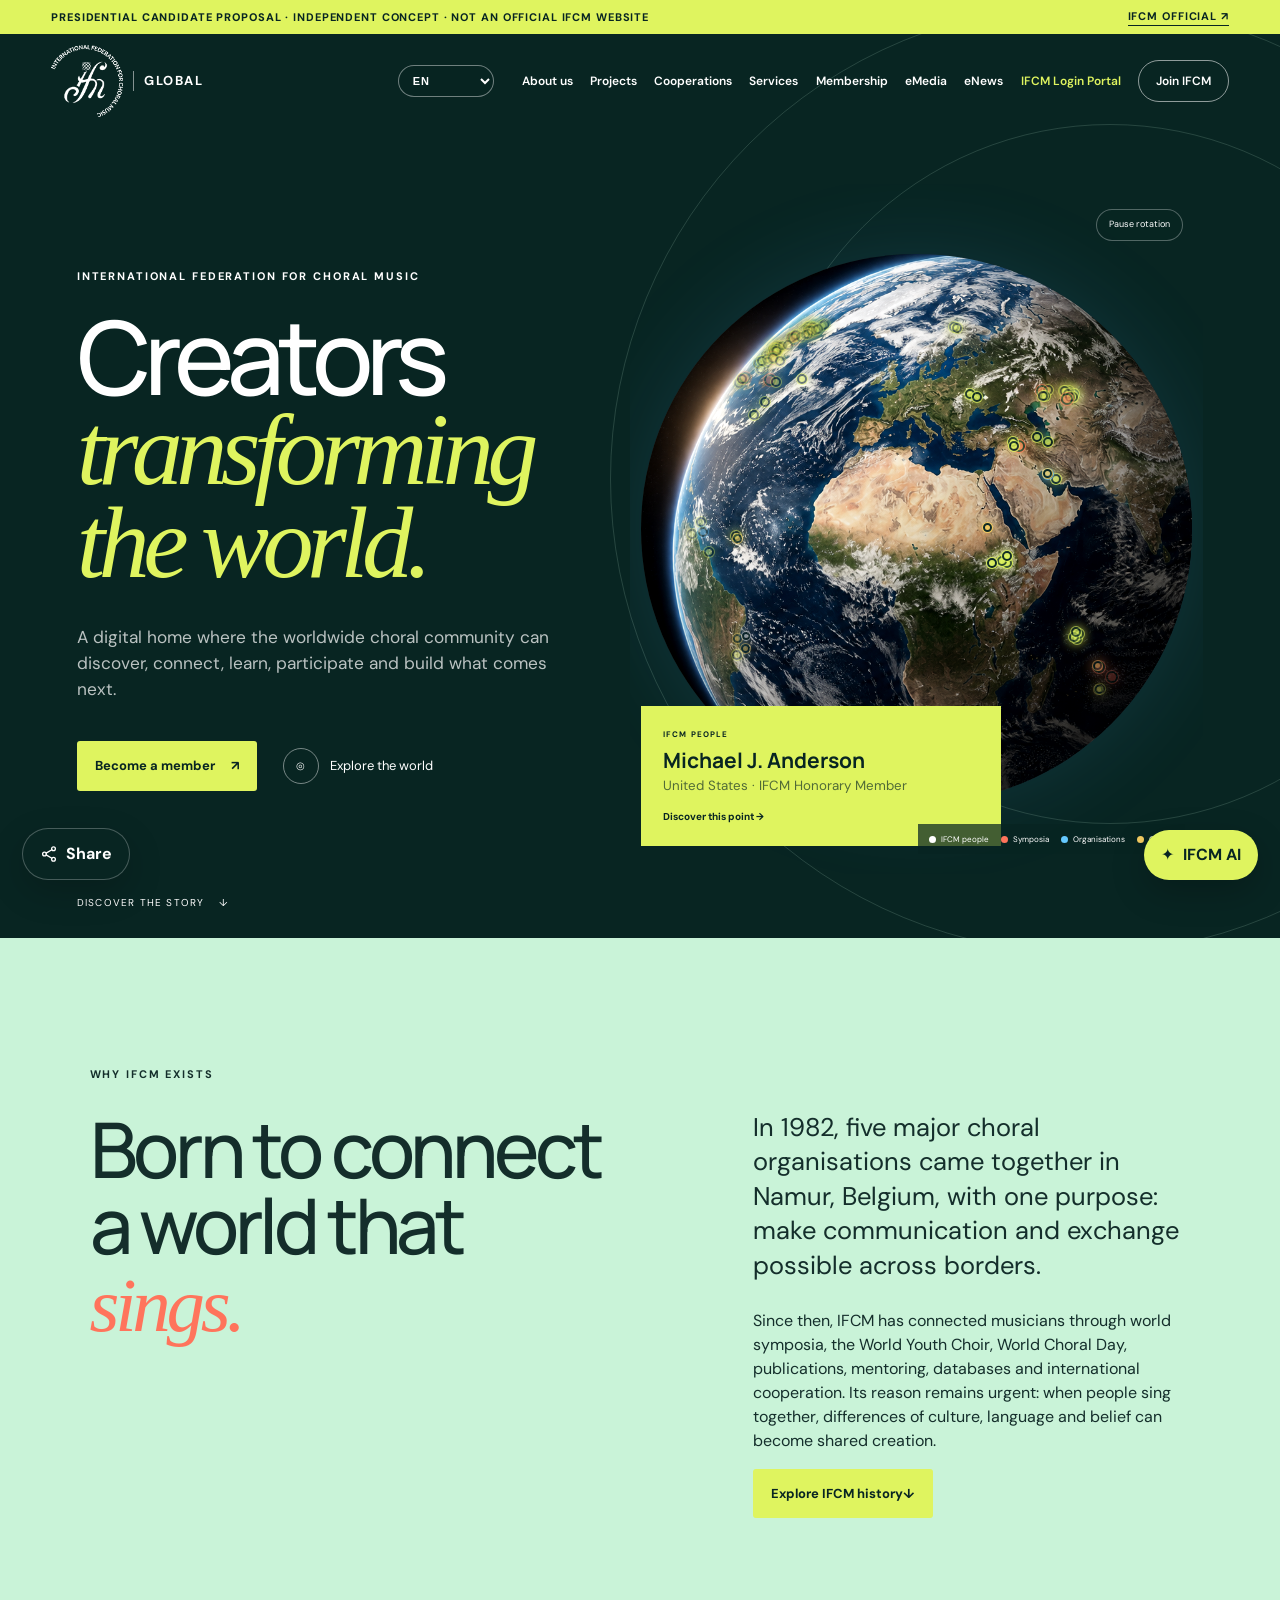
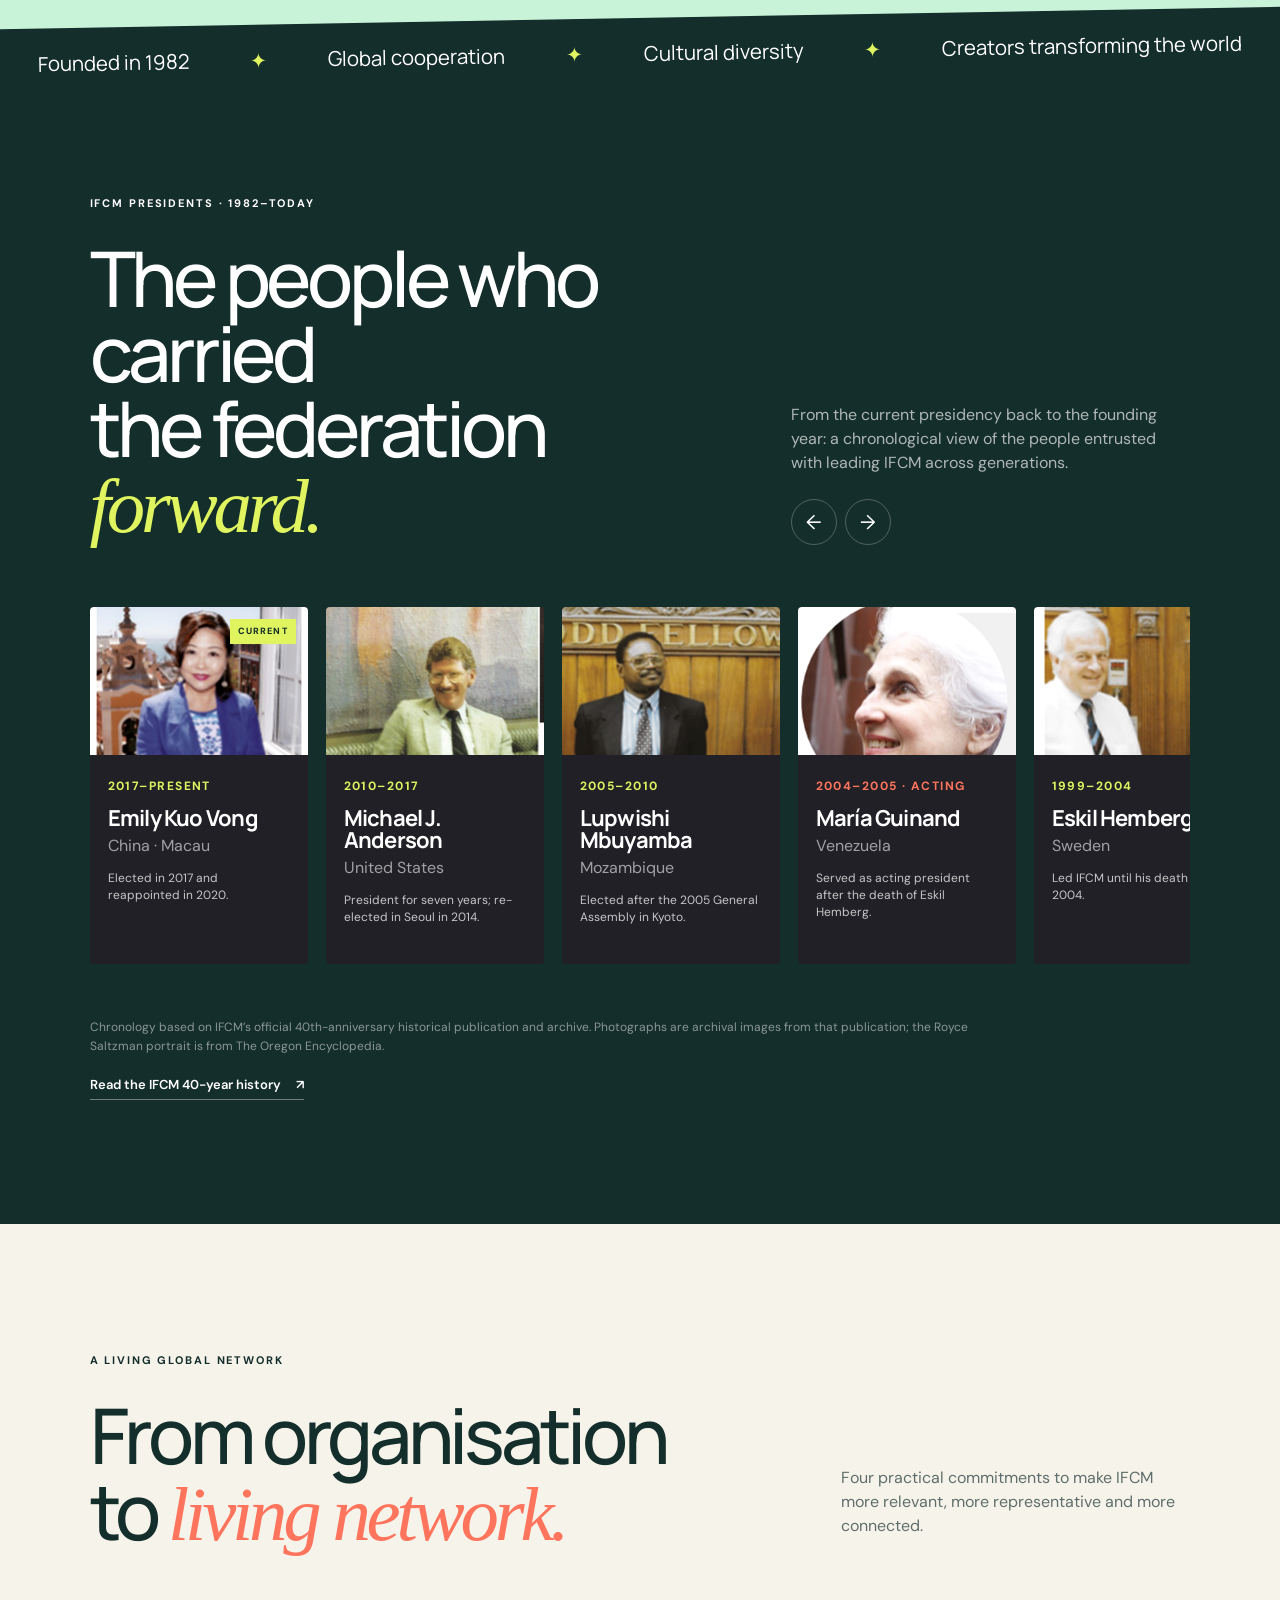
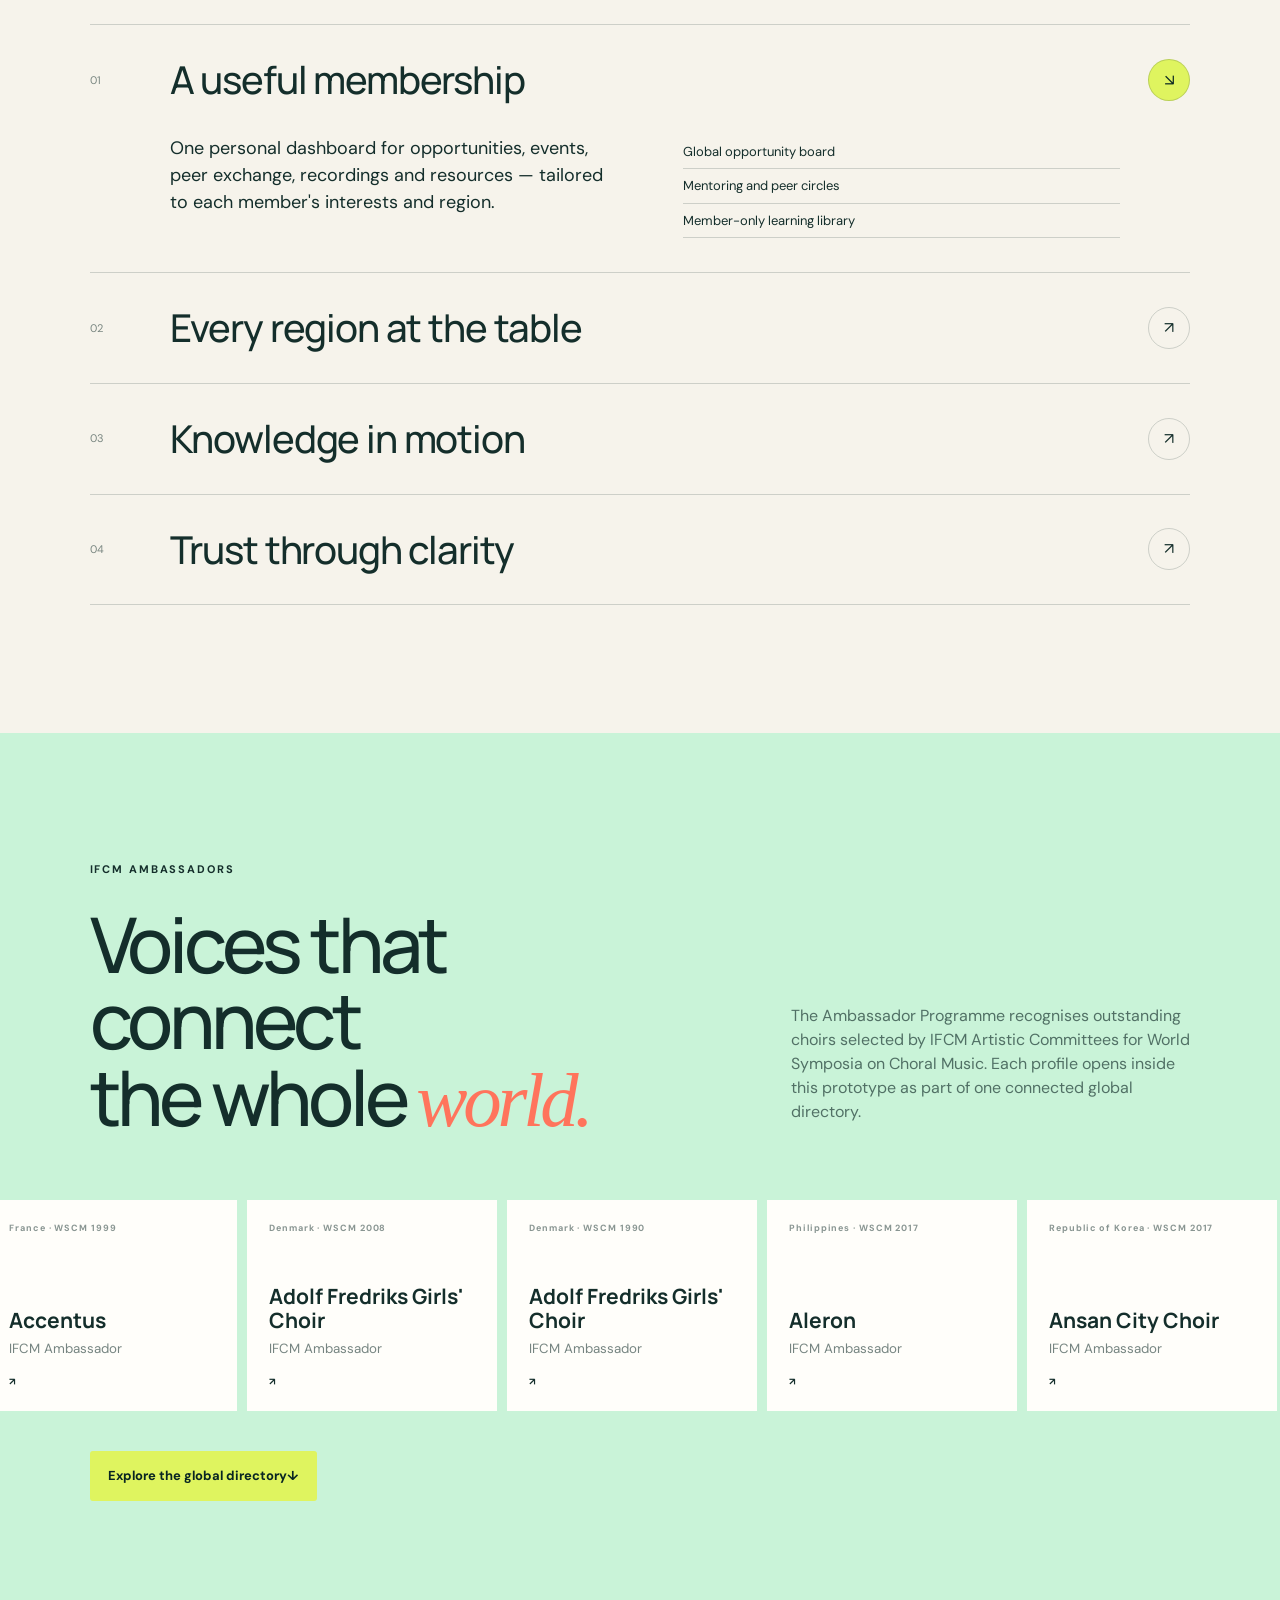
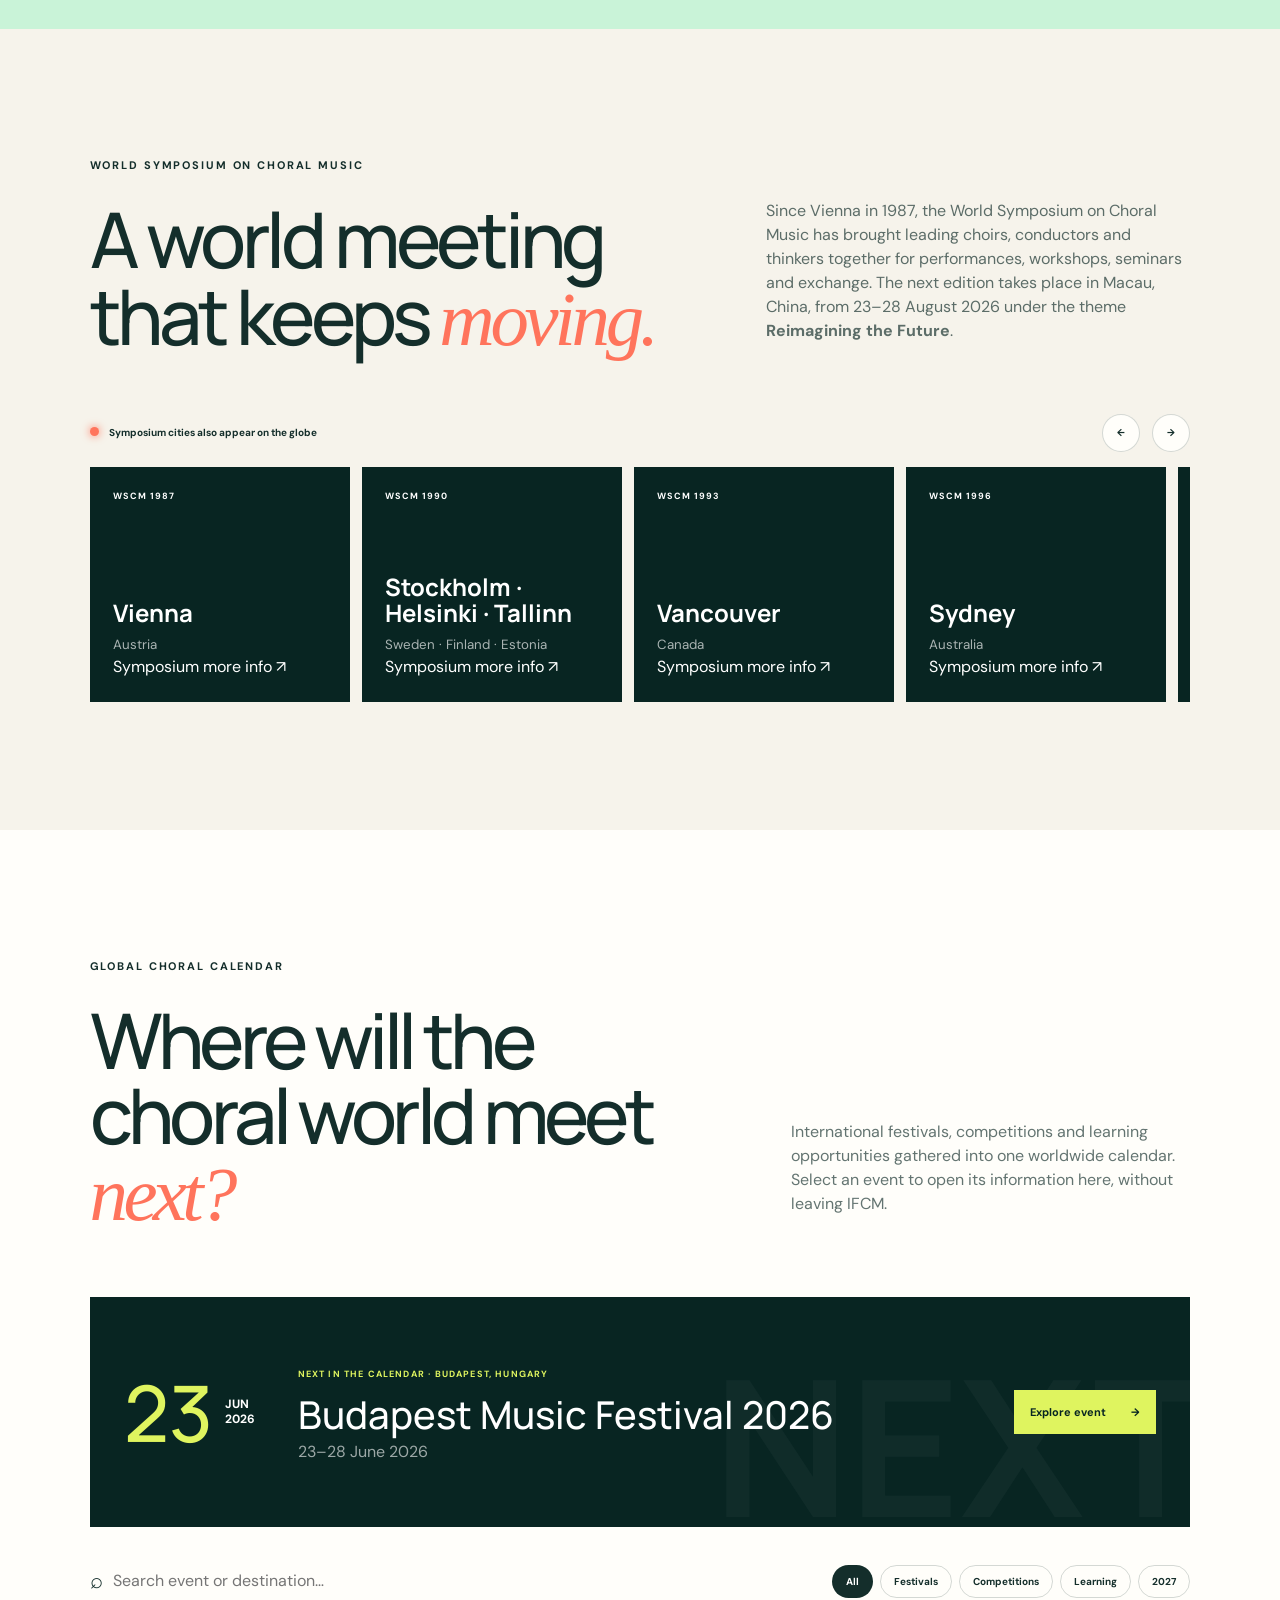
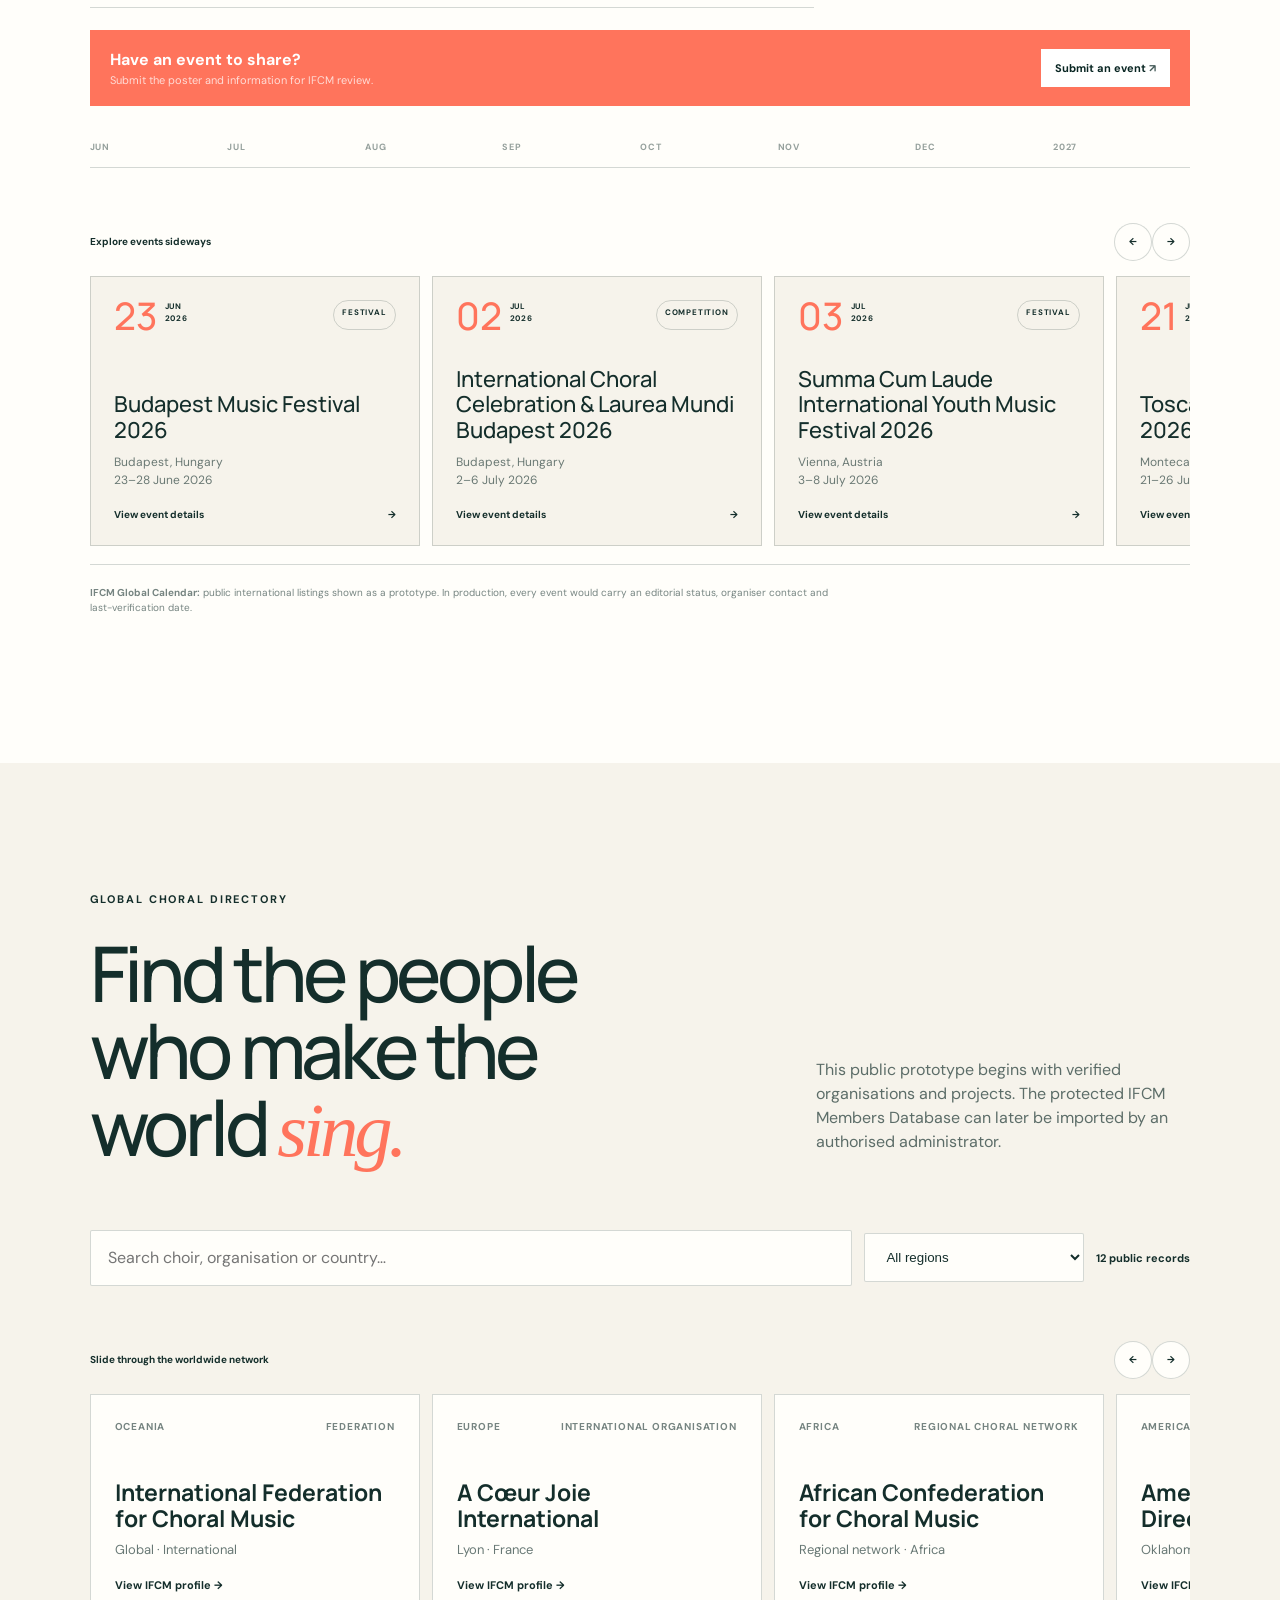
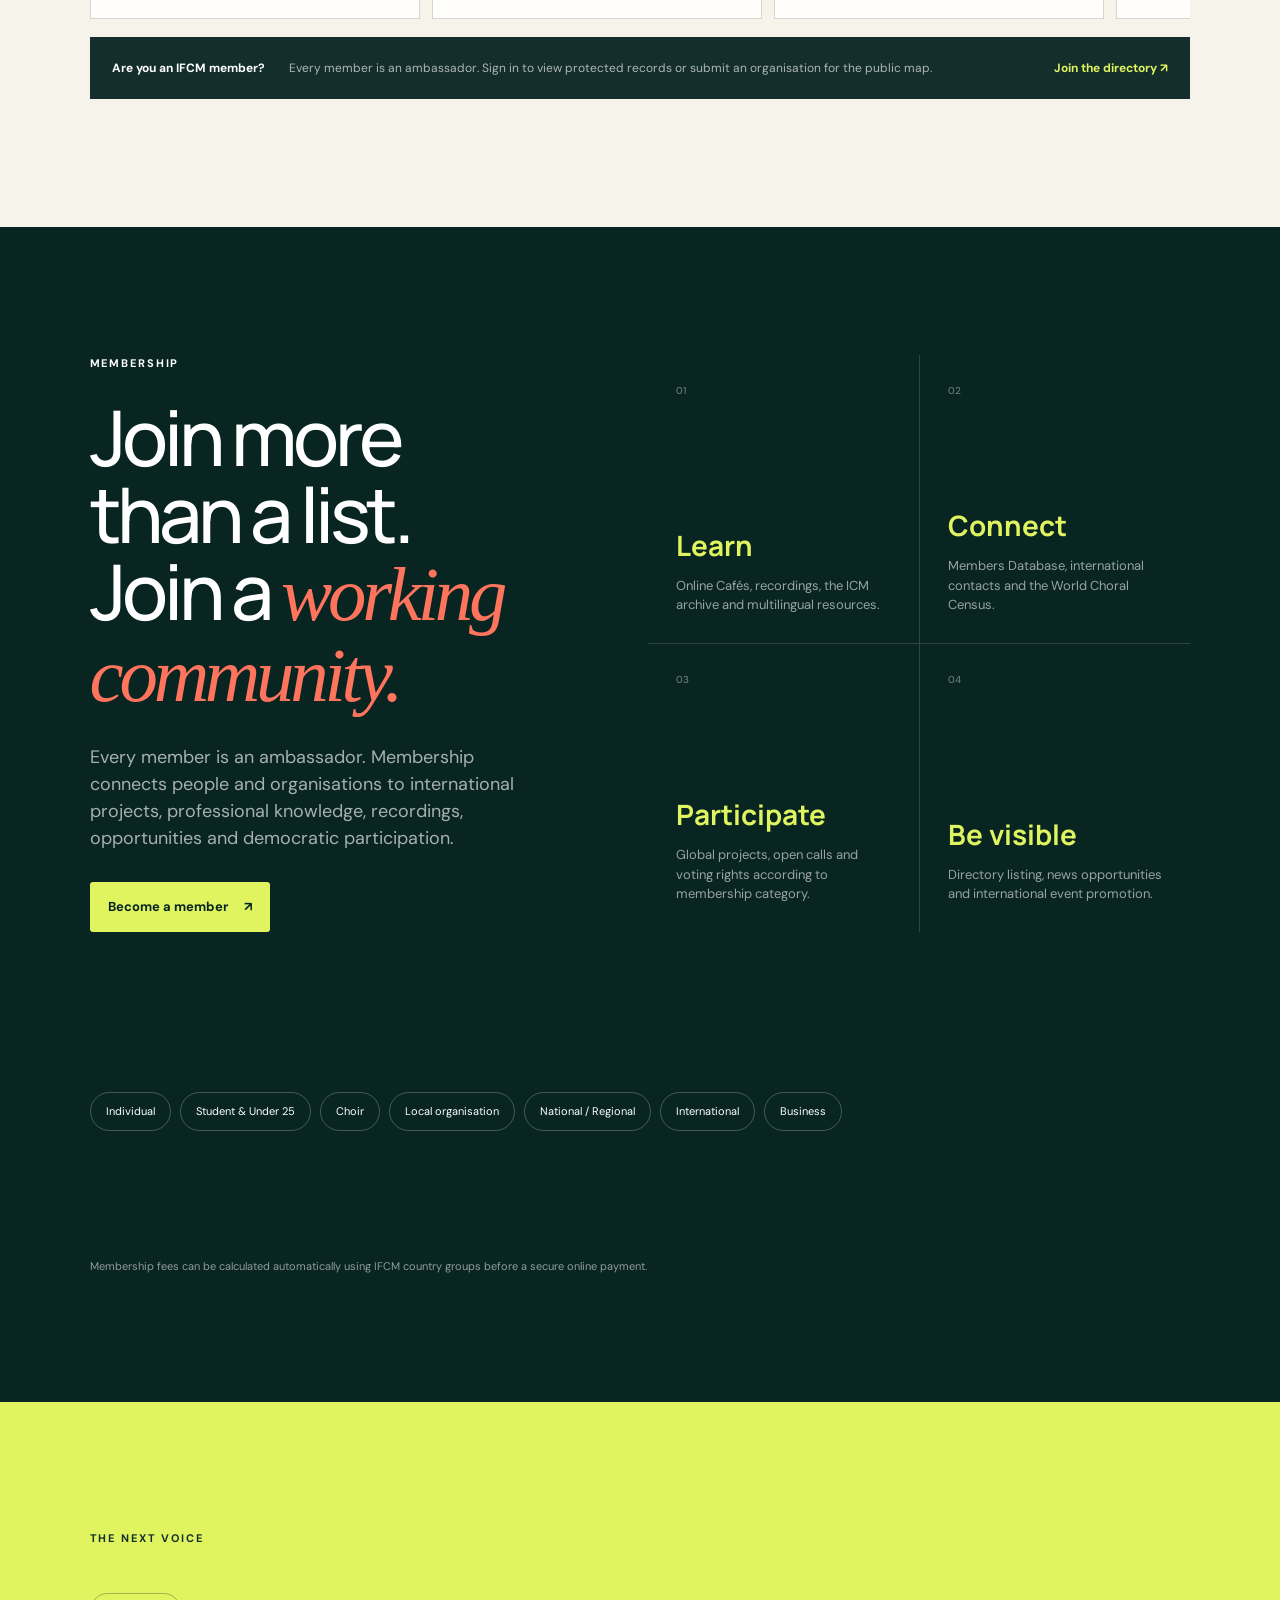
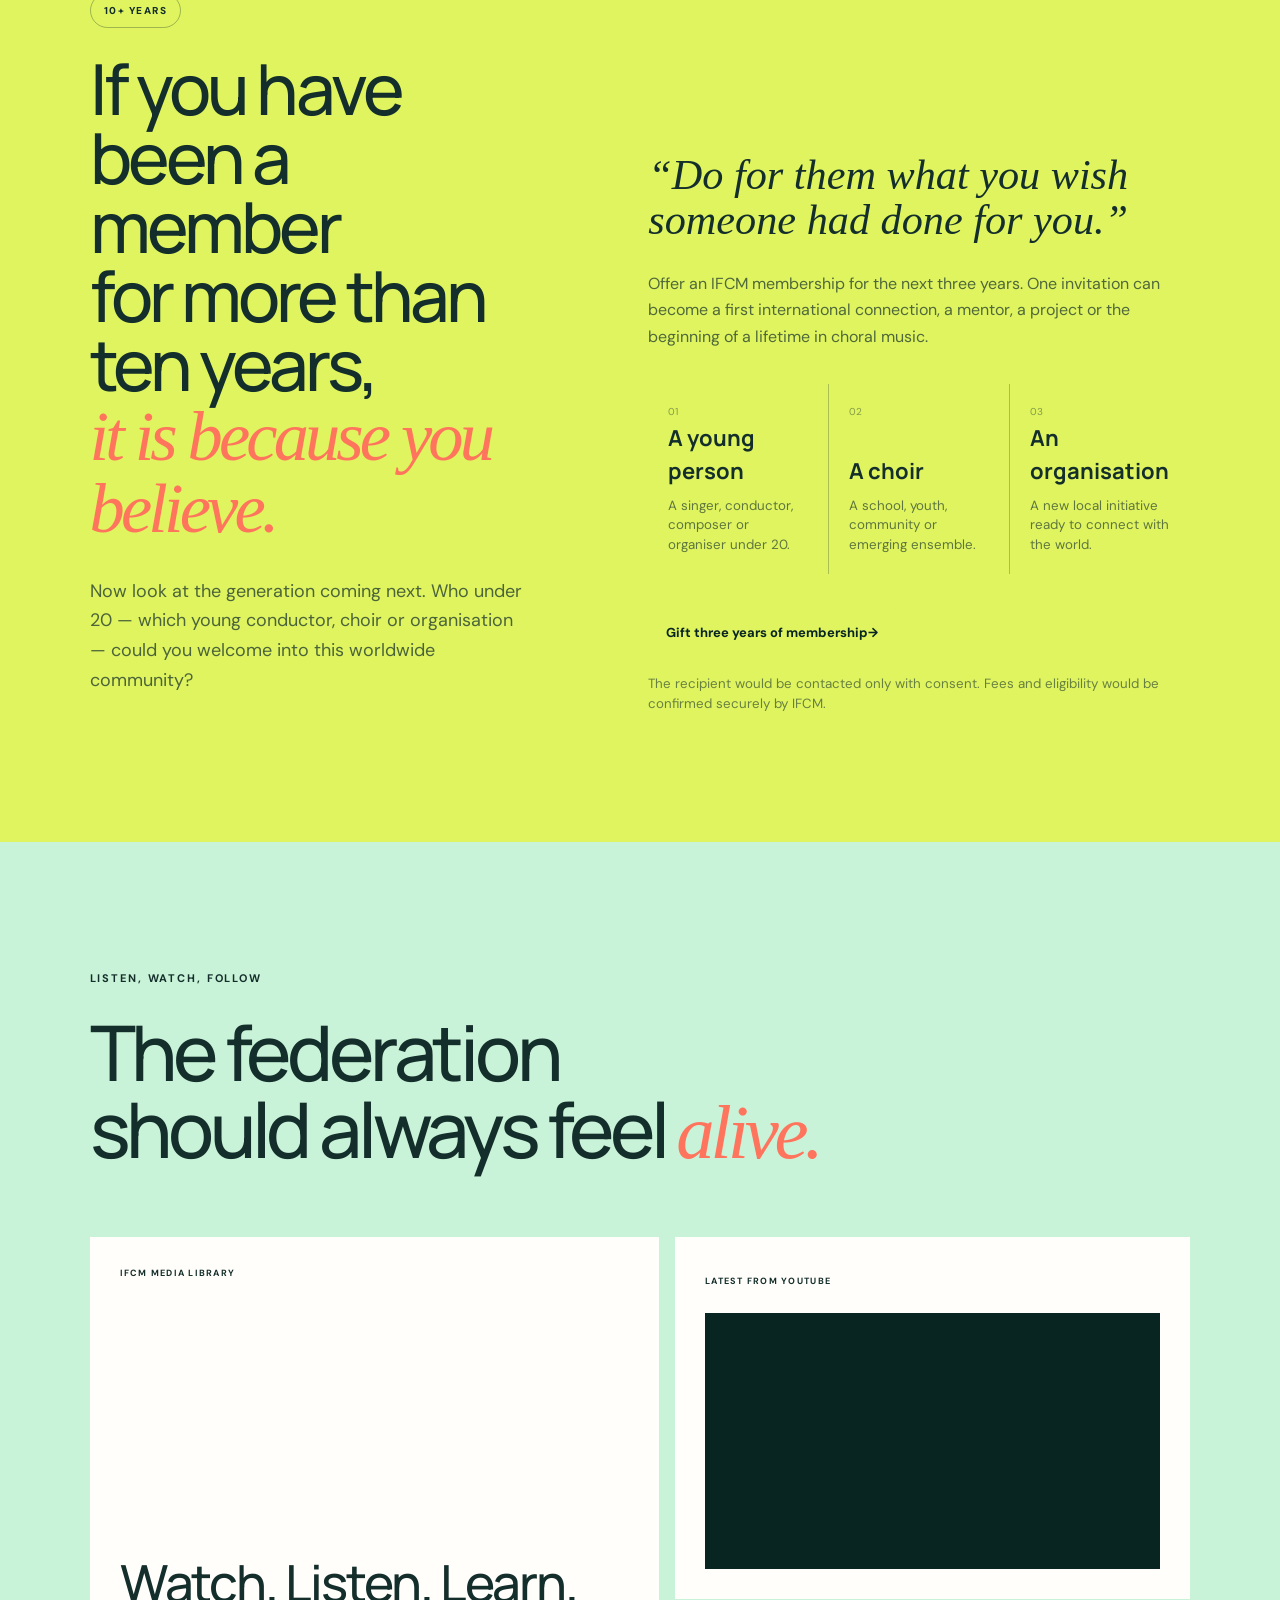
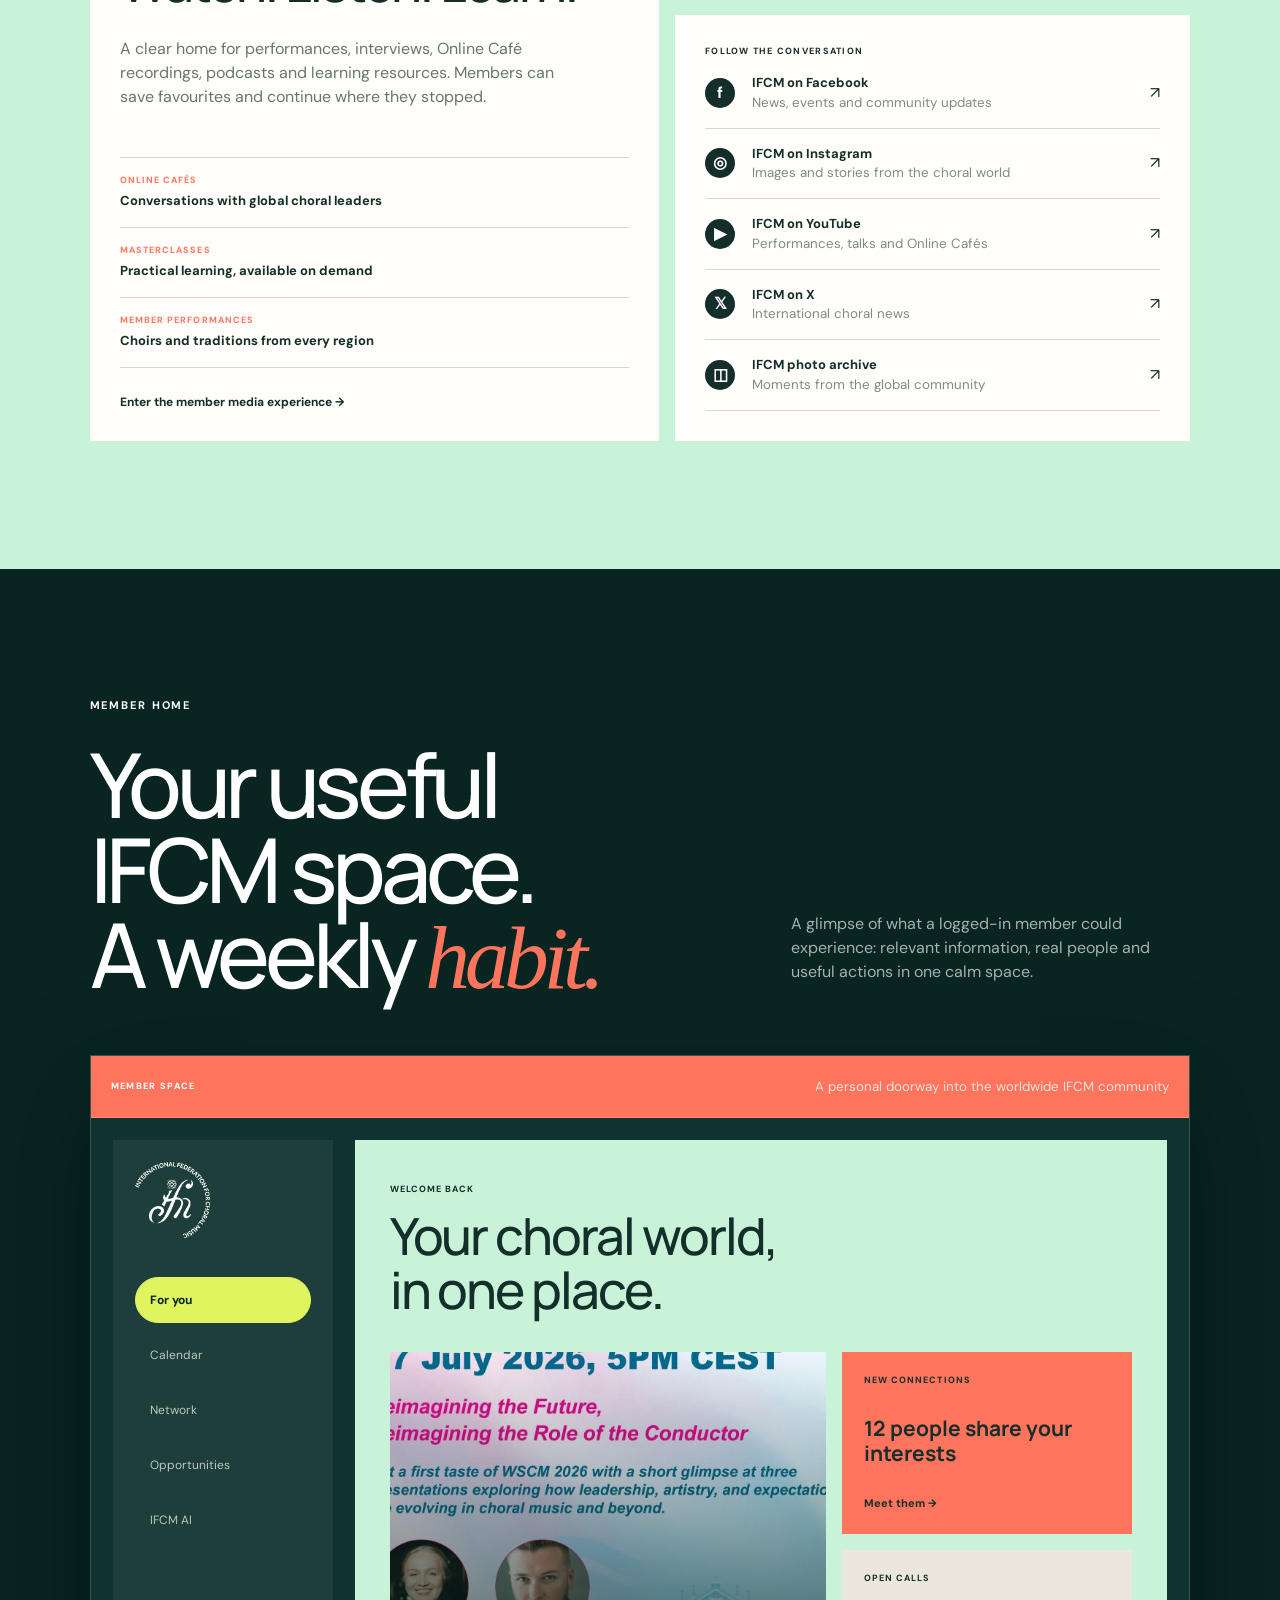
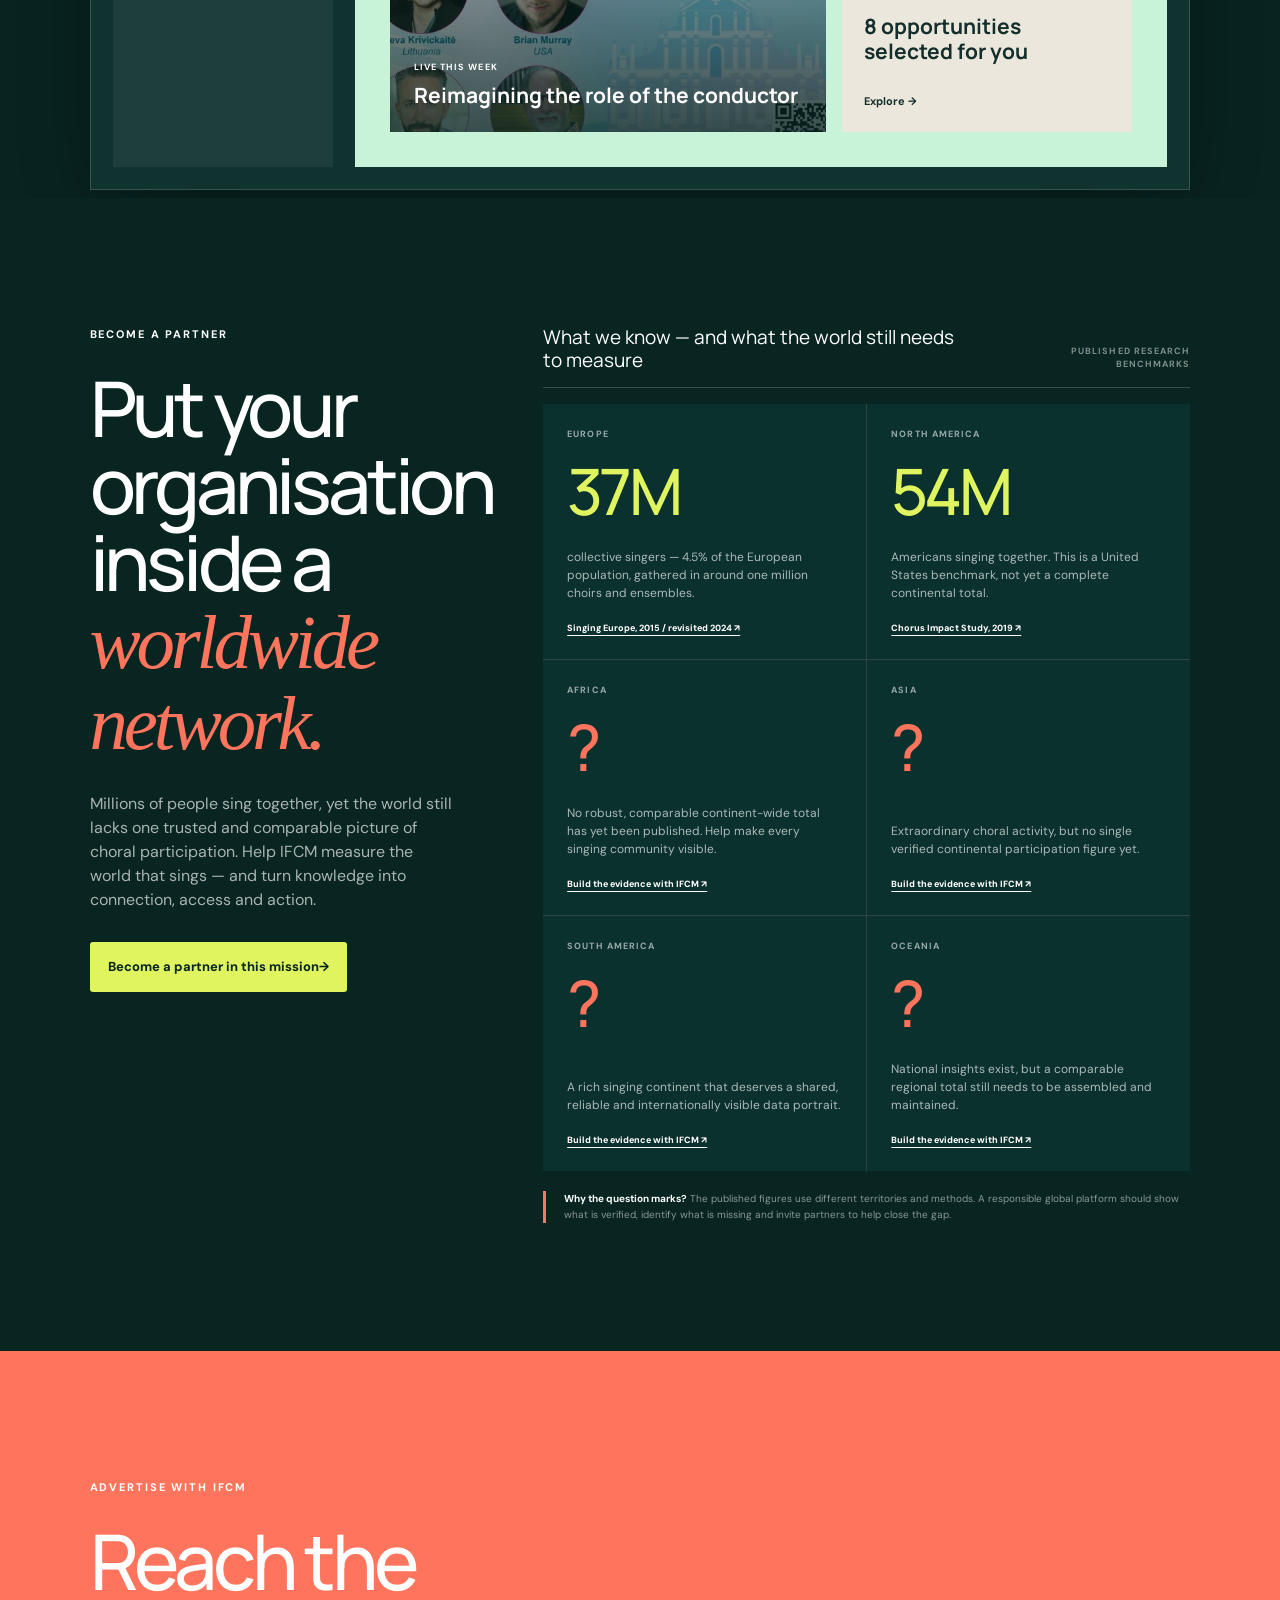
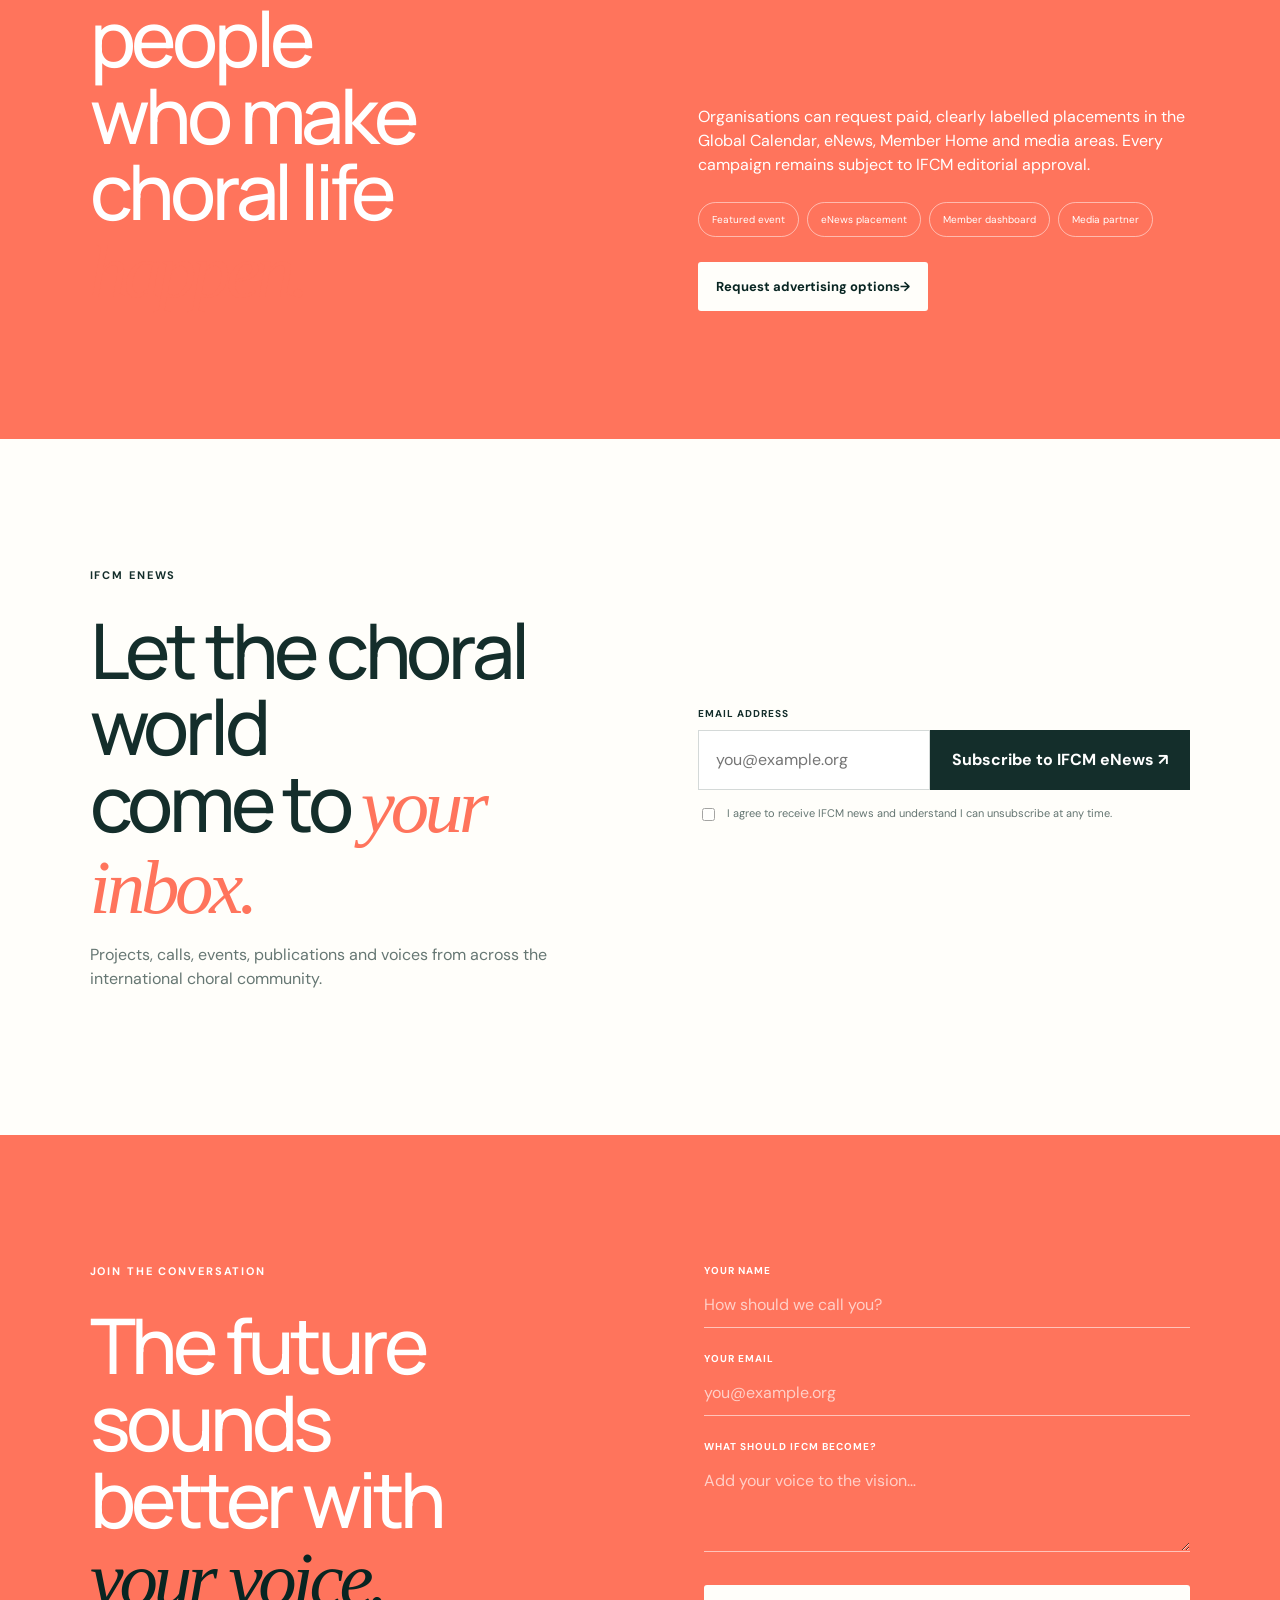
==== commit 3cad581c: "Adjust share control and president cards" ====
--- a/index.html
+++ b/index.html
@@ -8,7 +8,7 @@
   <link rel="preconnect" href="https://fonts.googleapis.com">
   <link rel="preconnect" href="https://fonts.gstatic.com" crossorigin>
   <link href="https://fonts.googleapis.com/css2?family=DM+Sans:wght@400;500;600;700&family=Manrope:wght@400;500;600;700&display=swap" rel="stylesheet">
-  <link rel="stylesheet" href="styles.css?v=19">
+  <link rel="stylesheet" href="styles.css?v=20">
 </head>
 <body>
   <div class="concept-bar">
--- a/styles.css
+++ b/styles.css
@@ -185,15 +185,15 @@
 .presidents-heading > div:last-child > p { max-width: 520px; color: rgba(255,255,255,.66); }
 .president-navigation { display: flex; gap: 8px; margin-top: 24px; }
 .president-navigation button { width: 46px; height: 46px; border: 1px solid rgba(255,255,255,.25); border-radius: 50%; background: transparent; color: white; font-size: 20px; cursor: pointer; }
-.presidents-rail { display: grid; grid-auto-flow: column; grid-auto-columns: minmax(250px, 23vw); gap: 18px; overflow-x: auto; padding: 4px 1px 26px; scroll-snap-type: x mandatory; scrollbar-width: thin; }
-.president-card { position: relative; min-height: 470px; overflow: hidden; border-radius: 4px; background: #202026; scroll-snap-align: start; }
-.president-card img { width: 100%; height: 285px; display: block; object-fit: cover; object-position: center 25%; filter: saturate(.82) contrast(1.03); }
-.president-card > div { padding: 24px; }
+.presidents-rail { display: grid; grid-auto-flow: column; grid-auto-columns: minmax(218px, 19vw); gap: 18px; overflow-x: auto; padding: 4px 1px 26px; scroll-snap-type: x mandatory; scrollbar-width: thin; }
+.president-card { position: relative; min-height: 348px; overflow: hidden; border-radius: 4px; background: #202026; scroll-snap-align: start; }
+.president-card img { width: 100%; height: 148px; display: block; object-fit: cover; object-position: center 22%; filter: saturate(.78) contrast(1.02); }
+.president-card > div { padding: 18px; }
 .president-card span { color: var(--lime); font-size: 12px; font-weight: 700; letter-spacing: .12em; text-transform: uppercase; }
-.president-card h3 { margin: 10px 0 5px; font-family: var(--display); font-size: 27px; line-height: 1; letter-spacing: -.035em; }
-.president-card p { margin: 0 0 18px; color: rgba(255,255,255,.58); }
-.president-card small { display: block; color: rgba(255,255,255,.75); line-height: 1.5; }
-.president-card.current::after { content: "CURRENT"; position: absolute; top: 18px; right: 18px; padding: 7px 10px; background: var(--lime); color: var(--ink); font-size: 10px; font-weight: 800; letter-spacing: .12em; }
+.president-card h3 { margin: 10px 0 5px; font-family: var(--display); font-size: 22px; line-height: 1; letter-spacing: -.035em; }
+.president-card p { margin: 0 0 12px; color: rgba(255,255,255,.58); }
+.president-card small { display: block; color: rgba(255,255,255,.75); line-height: 1.45; font-size: 12px; }
+.president-card.current::after { content: "CURRENT"; position: absolute; top: 12px; right: 12px; padding: 6px 8px; background: var(--lime); color: var(--ink); font-size: 9px; font-weight: 800; letter-spacing: .12em; }
 .president-card.acting span { color: var(--coral); }
 .president-card.founder { background: var(--coral); }
 .president-card.founder span, .president-card.founder p, .president-card.founder small { color: var(--ink); }
@@ -591,9 +591,9 @@
 .contact-social { flex-direction: row!important; flex-wrap: wrap; align-items: flex-end; gap: 12px 24px; }
 .contact-social small,.contact-social h3,.contact-social p { width: 100%; }.contact-social h3 { margin-top: auto; }
 .concierge-launcher { position: fixed; z-index: 90; right: 22px; bottom: 20px; padding: 13px 17px; display: flex; gap: 9px; align-items: center; border: 0; border-radius: 100px; color: var(--deep); background: var(--lime); box-shadow: 0 12px 35px rgba(0,0,0,.22); cursor: pointer; }
-.share-launcher { position: fixed; z-index: 89; right: 160px; bottom: 20px; padding: 13px 17px; display: flex; gap: 8px; align-items: center; border: 1px solid rgba(255,255,255,.25); border-radius: 100px; color: white; background: var(--deep); box-shadow: 0 12px 35px rgba(0,0,0,.18); cursor: pointer; }
+.share-launcher { position: fixed; z-index: 89; left: 22px; bottom: 20px; padding: 13px 17px; display: flex; gap: 8px; align-items: center; border: 1px solid rgba(255,255,255,.25); border-radius: 100px; color: white; background: var(--deep); box-shadow: 0 12px 35px rgba(0,0,0,.18); cursor: pointer; }
 .share-launcher svg { width: 18px; height: 18px; fill: none; stroke: currentColor; stroke-width: 1.8; stroke-linecap: round; stroke-linejoin: round; }
-.share-panel { position: fixed; z-index: 108; right: 160px; bottom: 76px; width: 210px; padding: 16px; display: flex; flex-direction: column; gap: 5px; background: var(--white); box-shadow: 0 18px 55px rgba(0,0,0,.25); visibility: hidden; opacity: 0; transform: translateY(8px); transition: .2s; }
+.share-panel { position: fixed; z-index: 108; left: 22px; bottom: 76px; width: 210px; padding: 16px; display: flex; flex-direction: column; gap: 5px; background: var(--white); box-shadow: 0 18px 55px rgba(0,0,0,.25); visibility: hidden; opacity: 0; transform: translateY(8px); transition: .2s; }
 .share-panel.open { visibility: visible; opacity: 1; transform: none; }
 .share-panel strong { margin-bottom: 6px; font-family: var(--display); }
 .share-panel a,.share-panel button { padding: 9px 10px; border: 0; color: var(--ink); background: var(--paper); text-align: left; font-size: 10px; cursor: pointer; }
@@ -687,7 +687,7 @@
   .live-card { width: 170px; padding: 16px; }
   .scroll-cue { display: none; }
   .manifesto-strip { margin-bottom: -100px; margin-left: -30px; margin-right: -30px; }
-  .presidents-rail { grid-auto-columns: minmax(245px, 82vw); }
+  .presidents-rail { grid-auto-columns: minmax(218px, 76vw); }
   .legacy-options { grid-template-columns: 1fr; }
   .legacy-options article { min-height: 130px; }
   .priority button { grid-template-columns: 42px 1fr auto; }
@@ -735,8 +735,8 @@
   .newsletter-form > div { grid-template-columns: 1fr; }
   .newsletter-form button { min-height: 52px; }
   .concierge { right: 14px; bottom: 72px; }
-  .share-launcher { right: auto; left: 14px; padding: 13px 15px; }
-  .share-panel { right: auto; left: 14px; }
+  .share-launcher { left: 14px; padding: 13px 15px; }
+  .share-panel { left: 14px; }
   .ambassador-card { left: 10px; bottom: 15px; width: calc(100% - 20px); }
   .globe-motion { right: 10px; top: 10px; }
   .contact-cards { grid-template-columns: 1fr; }
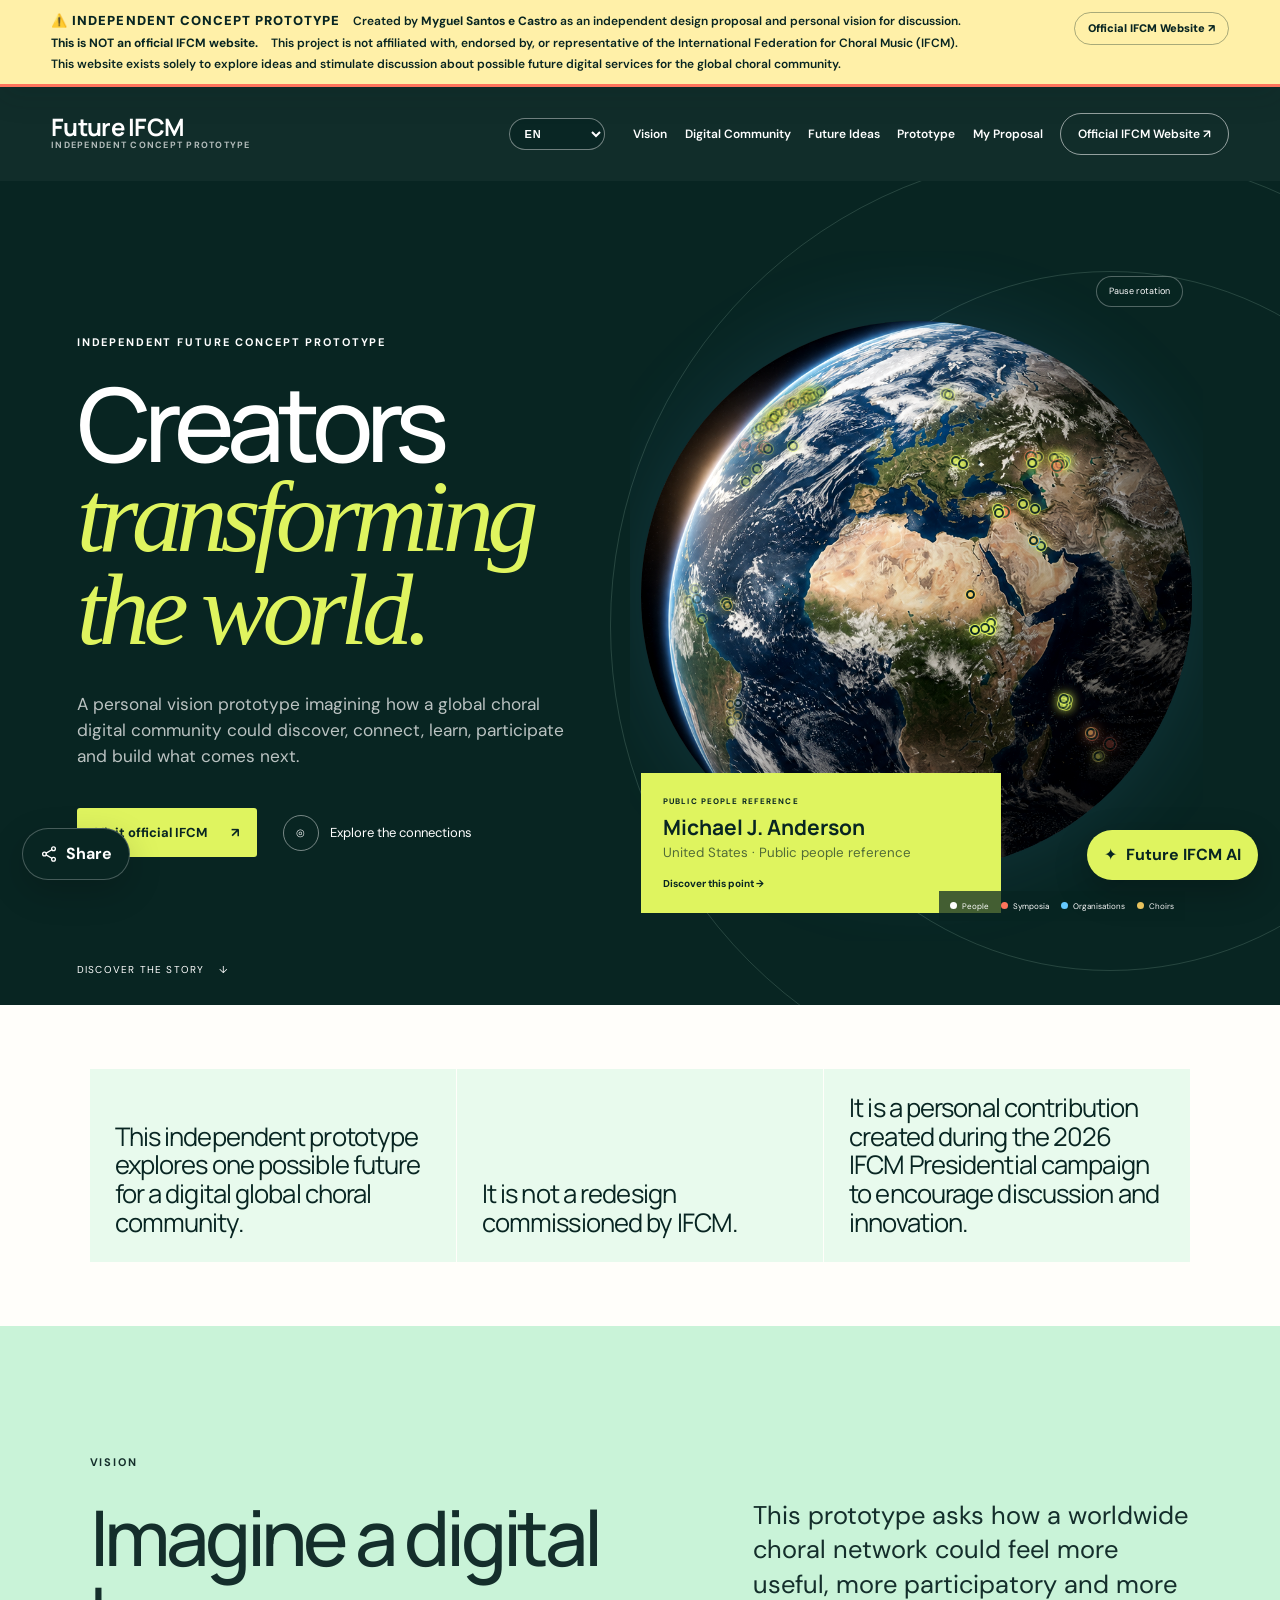
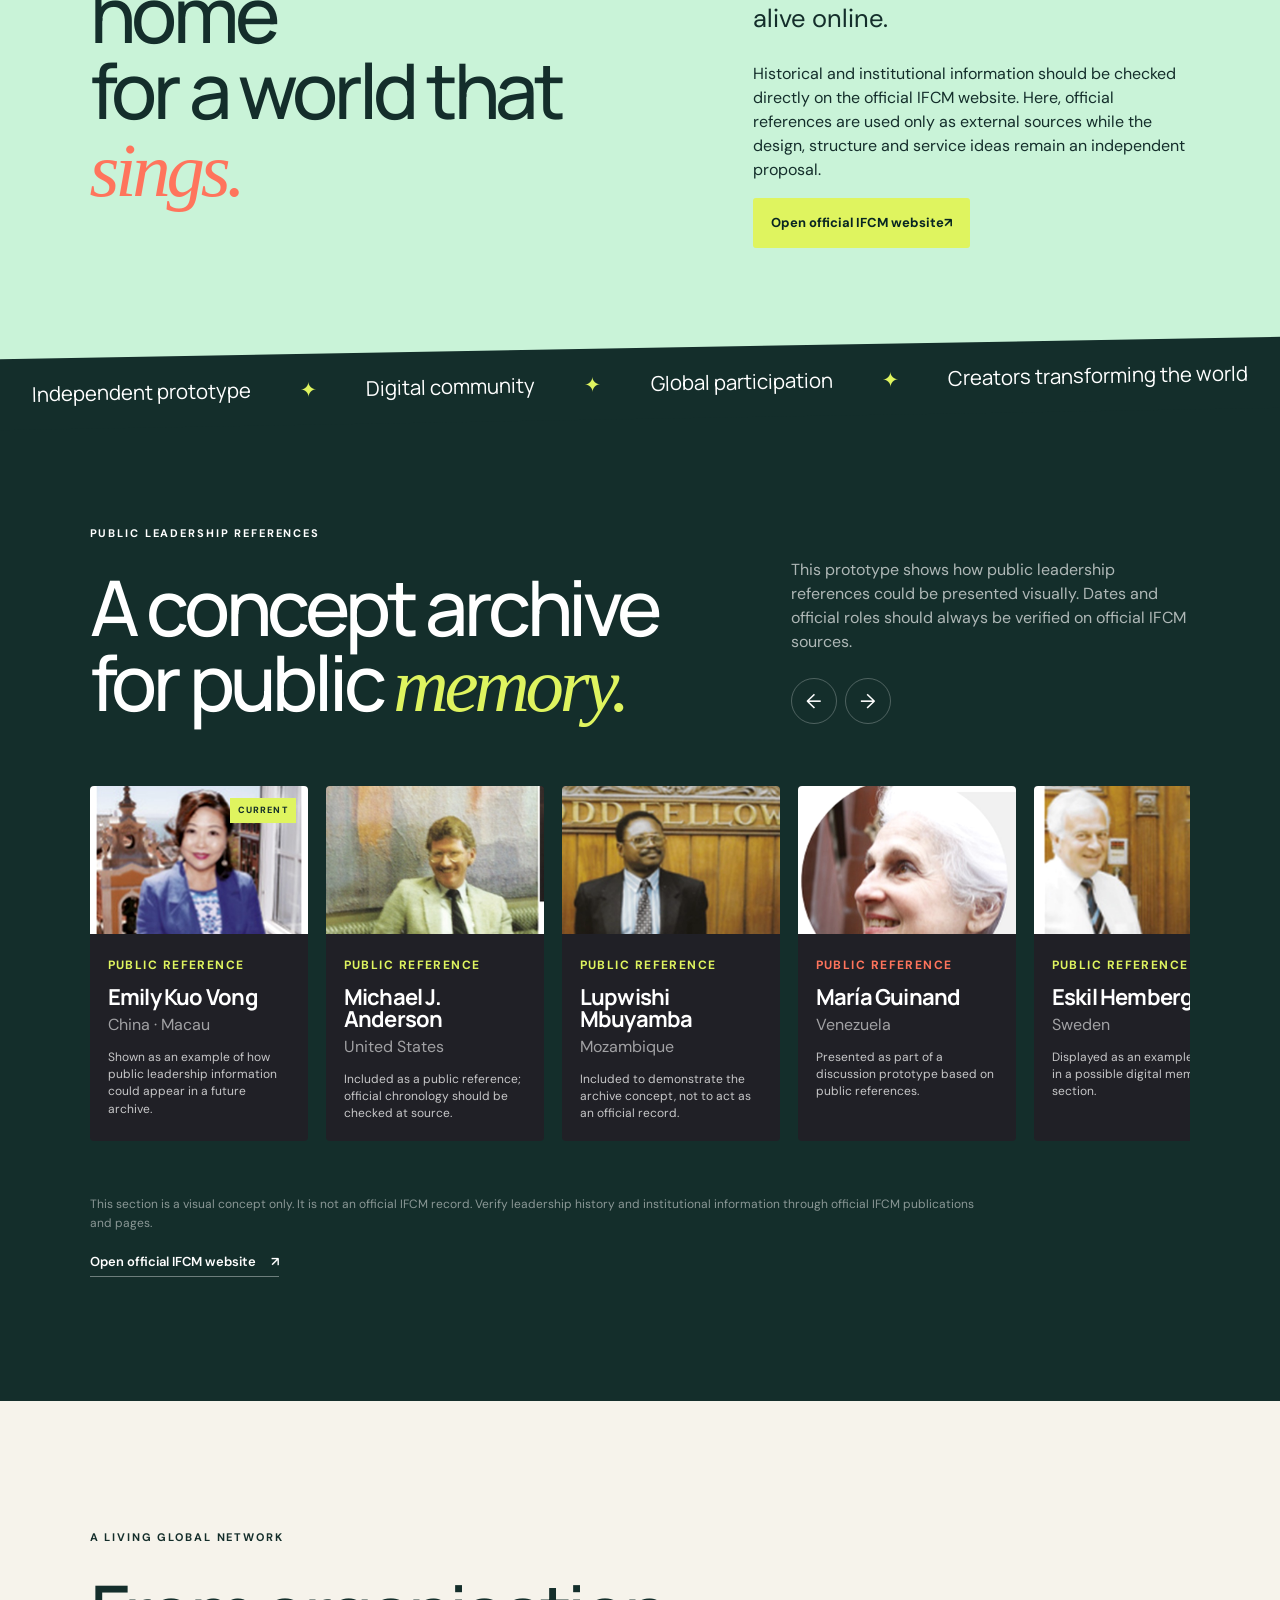
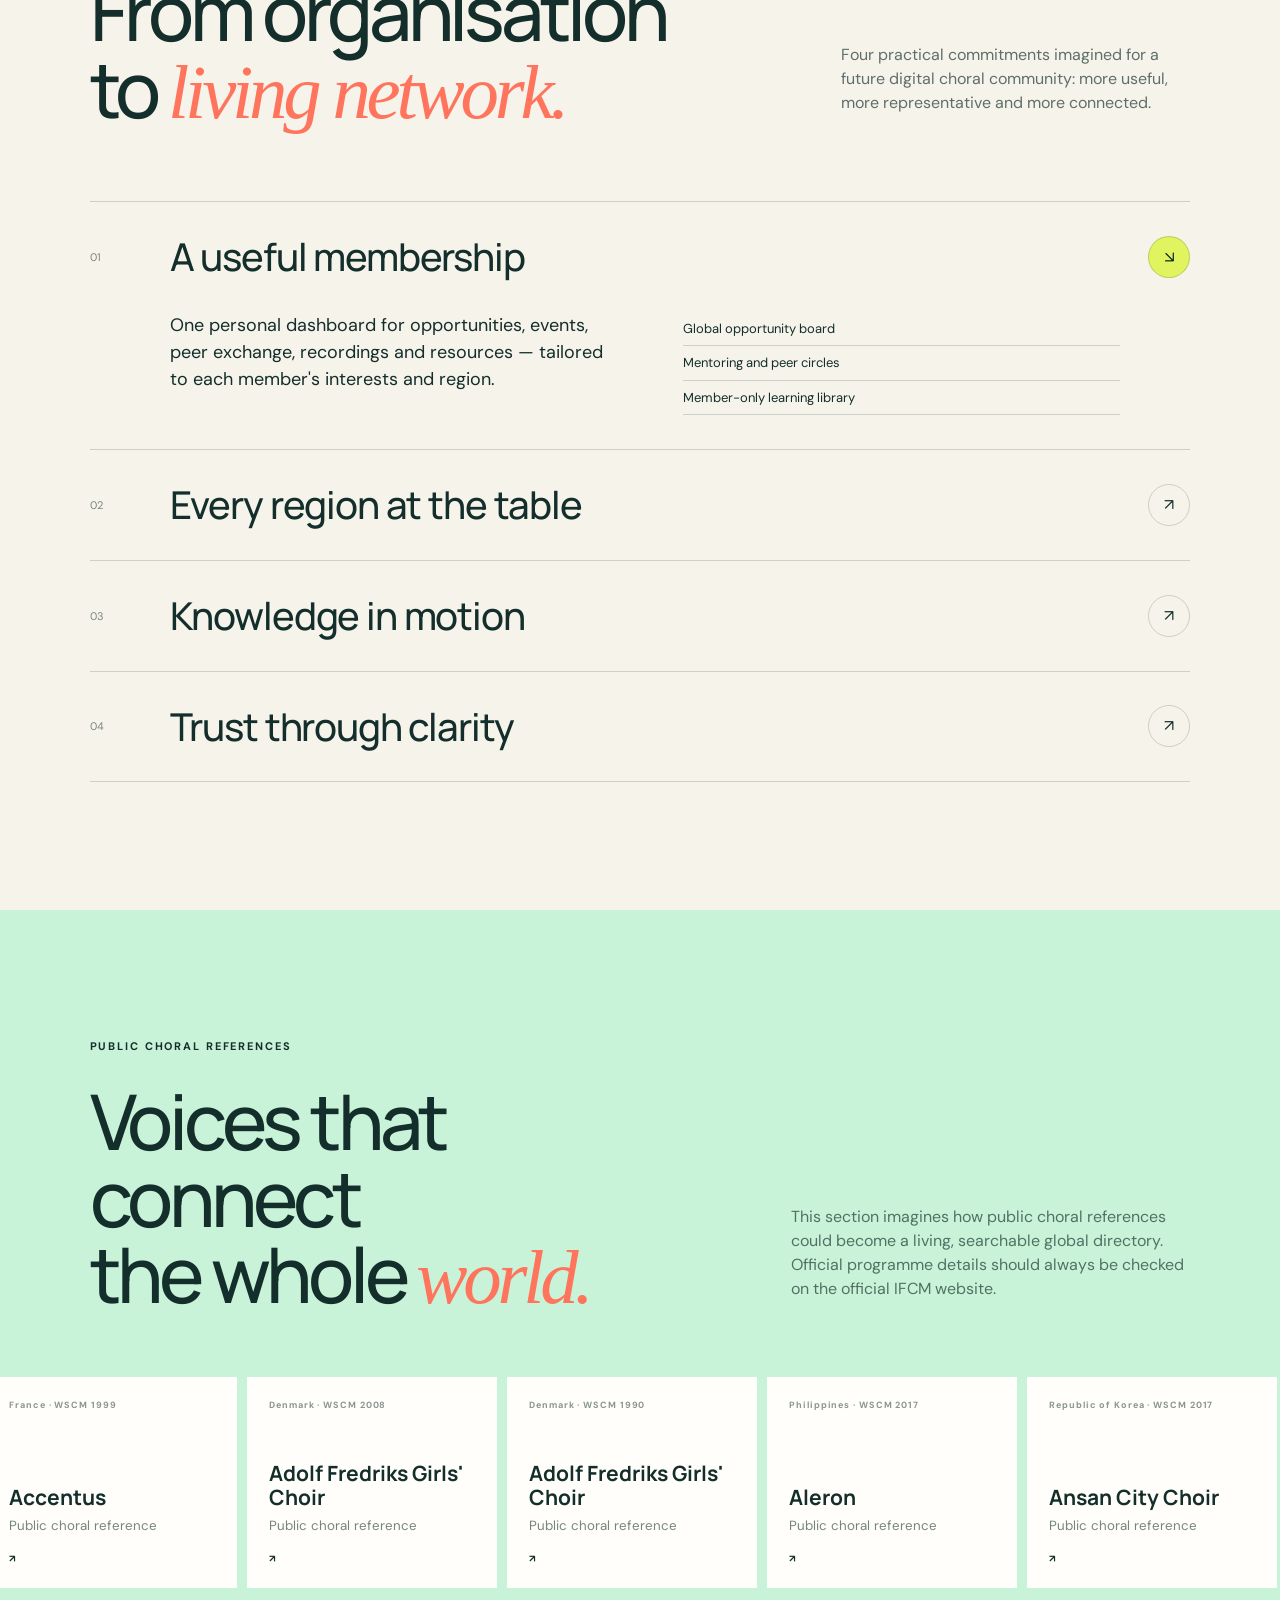
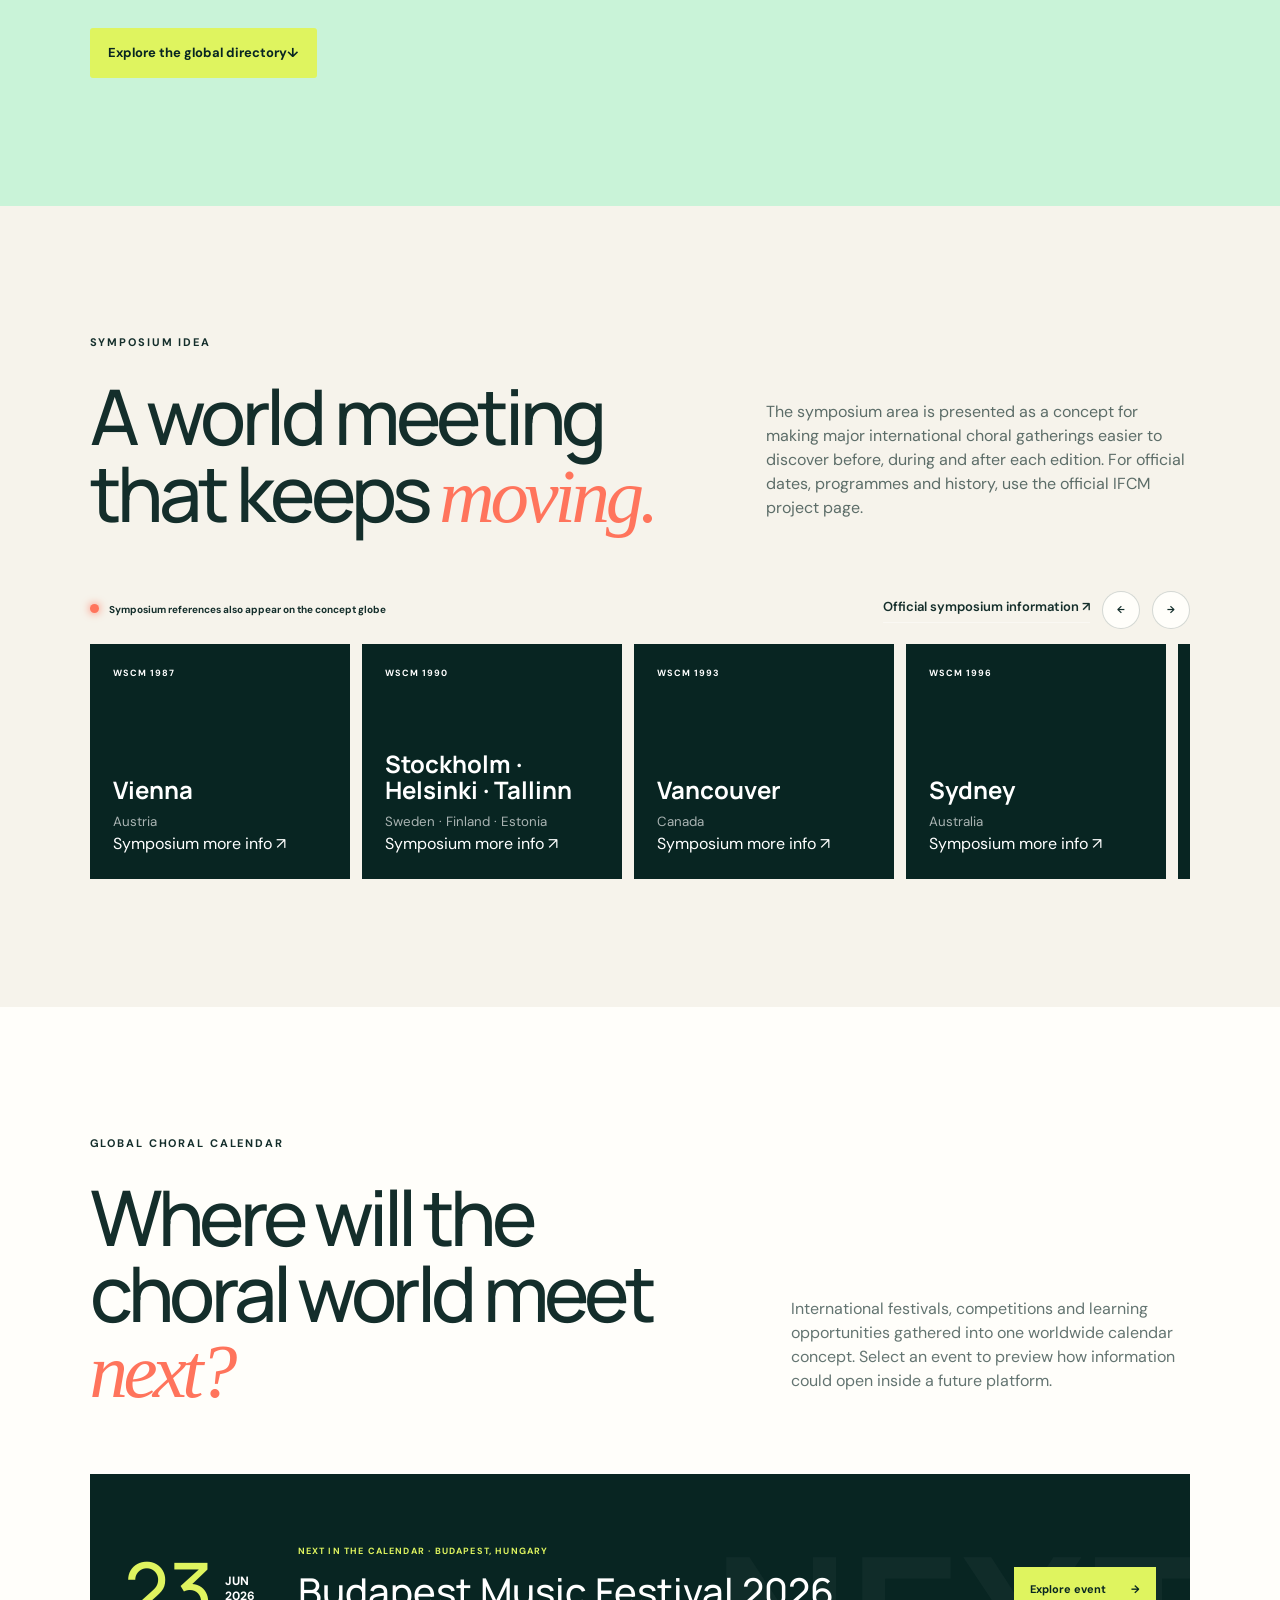
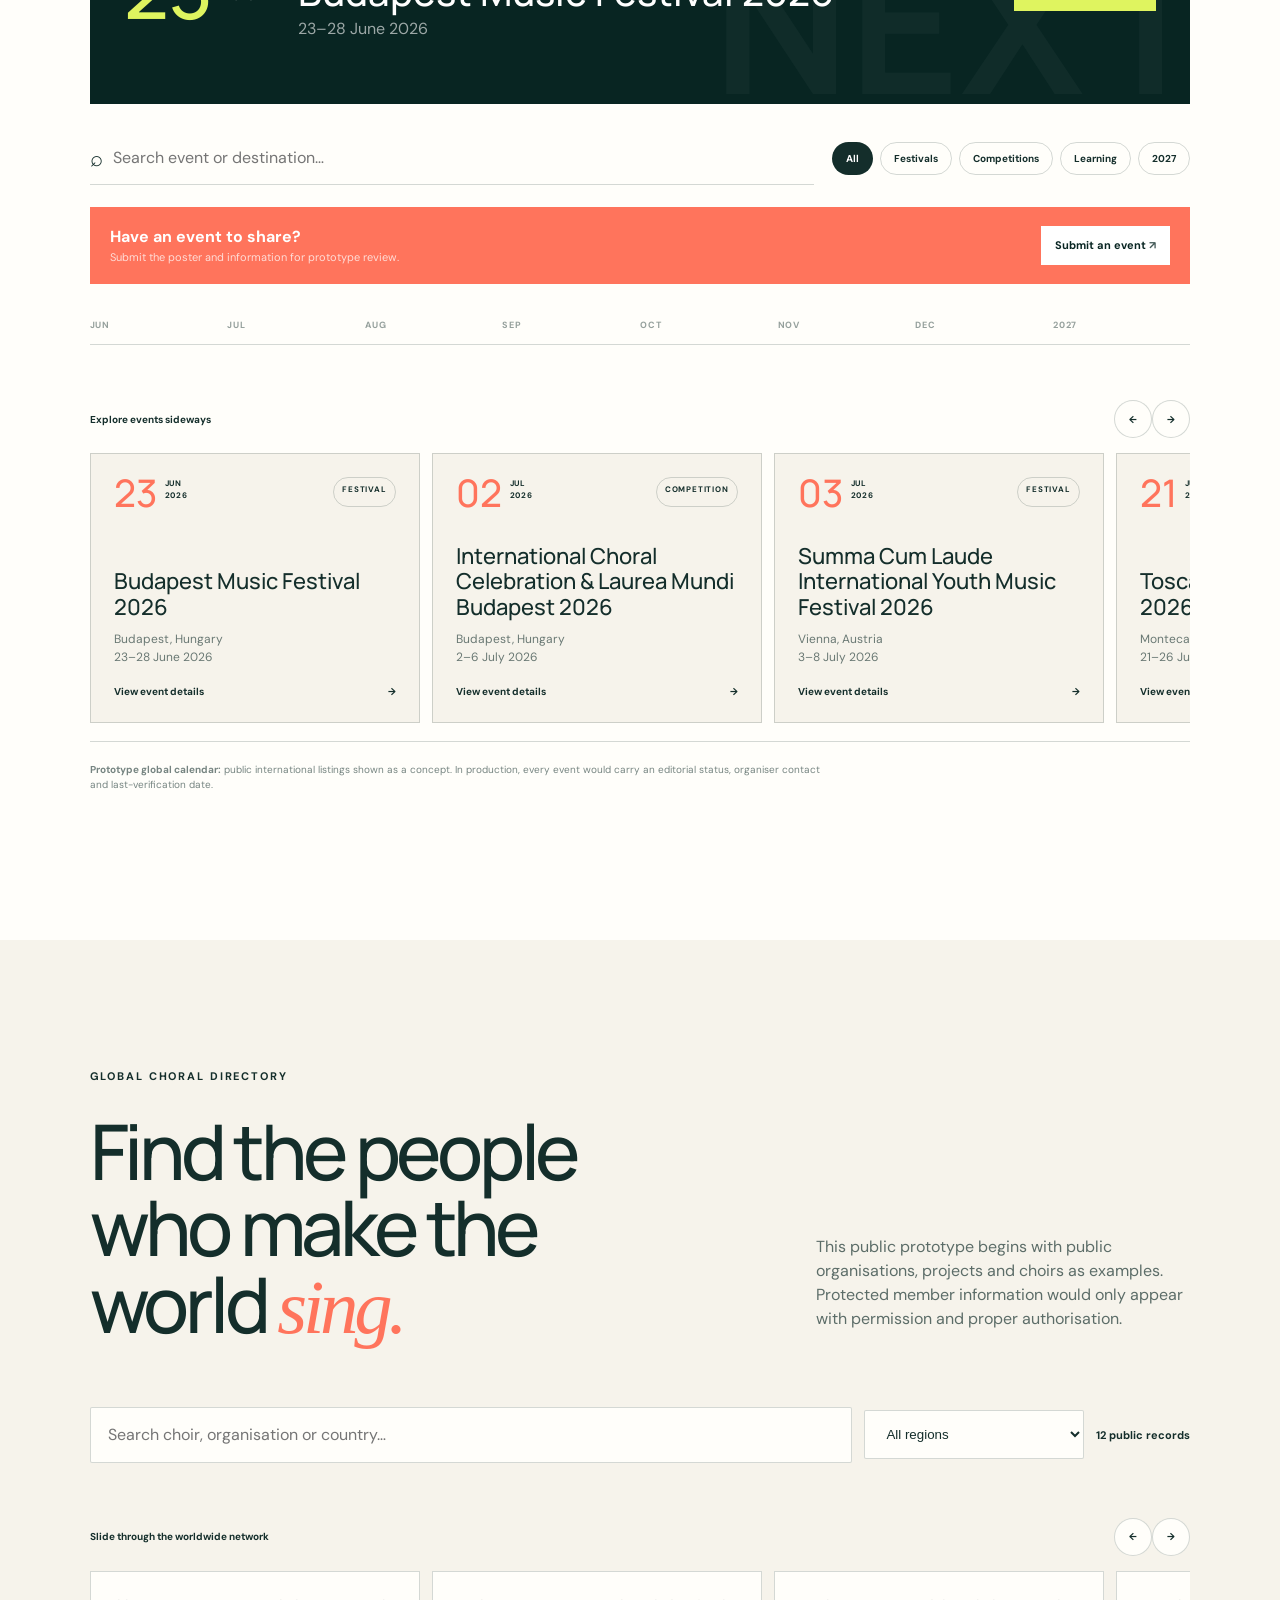
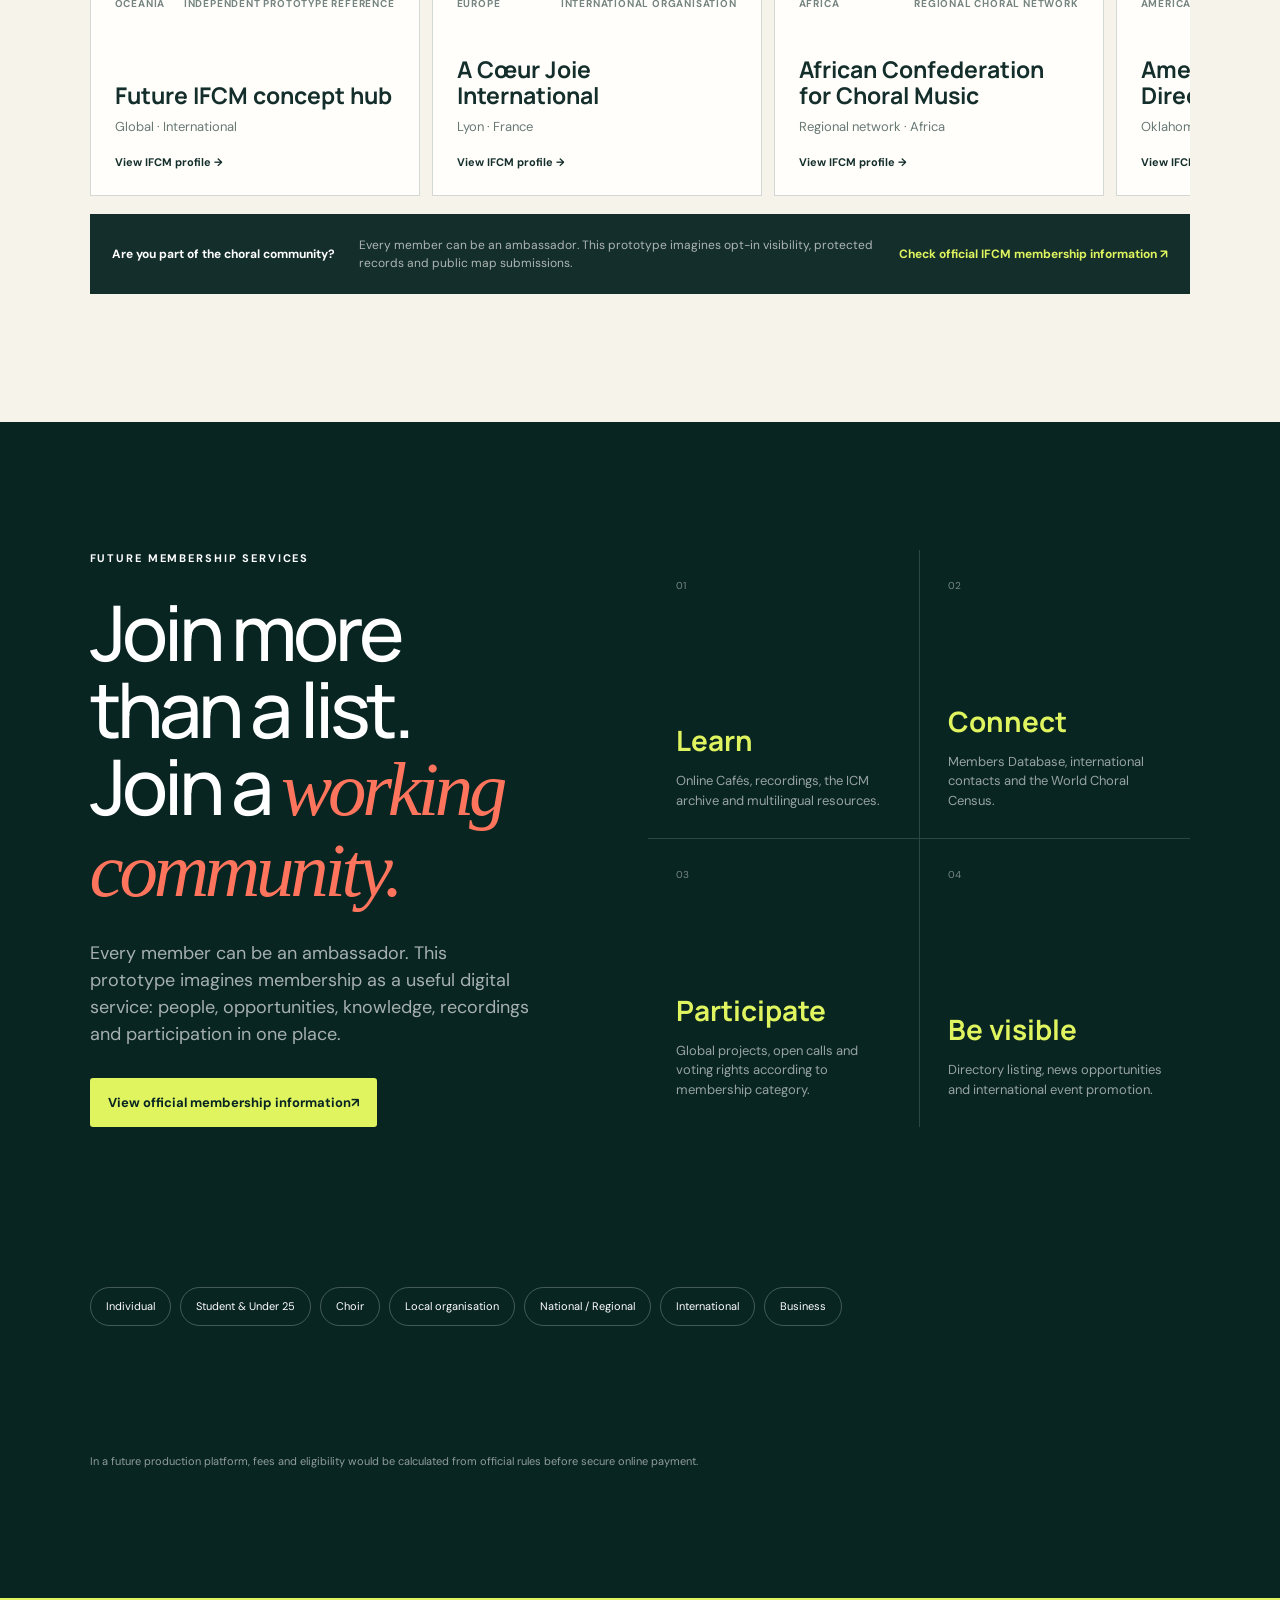
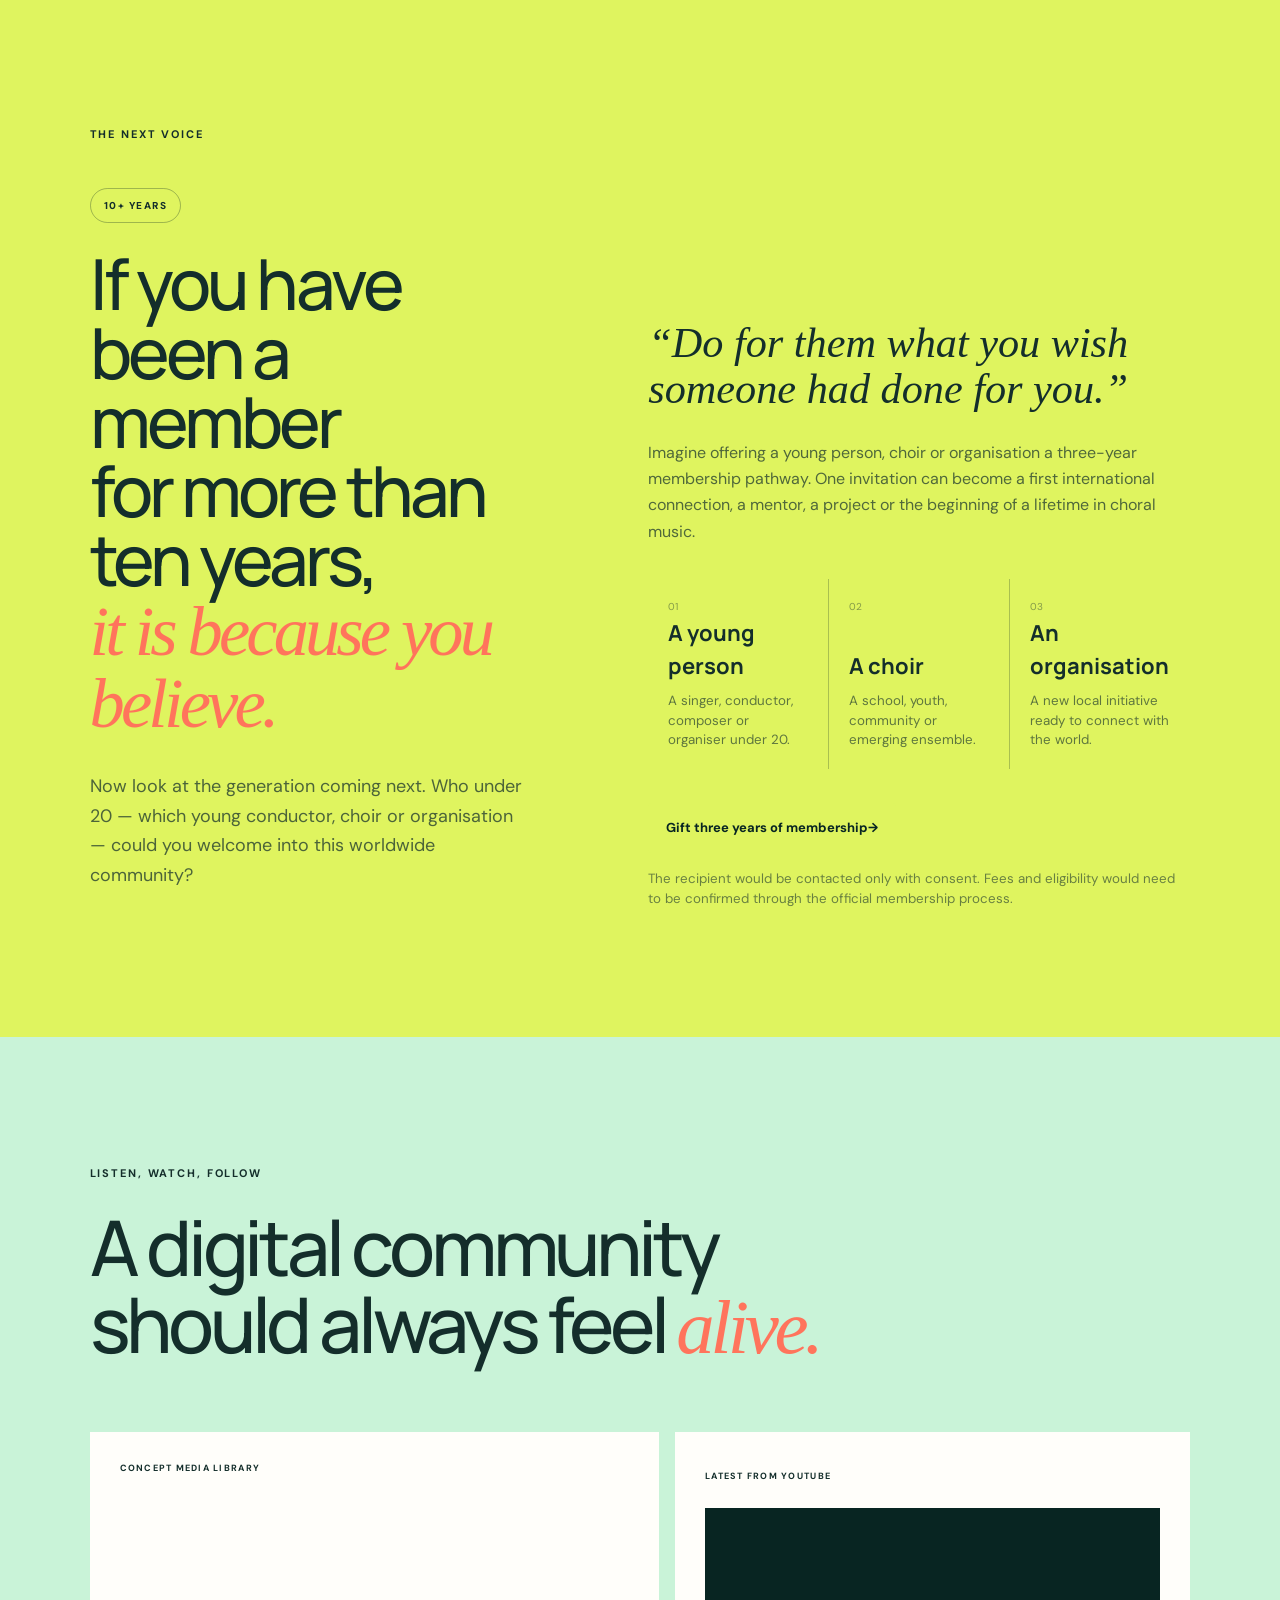
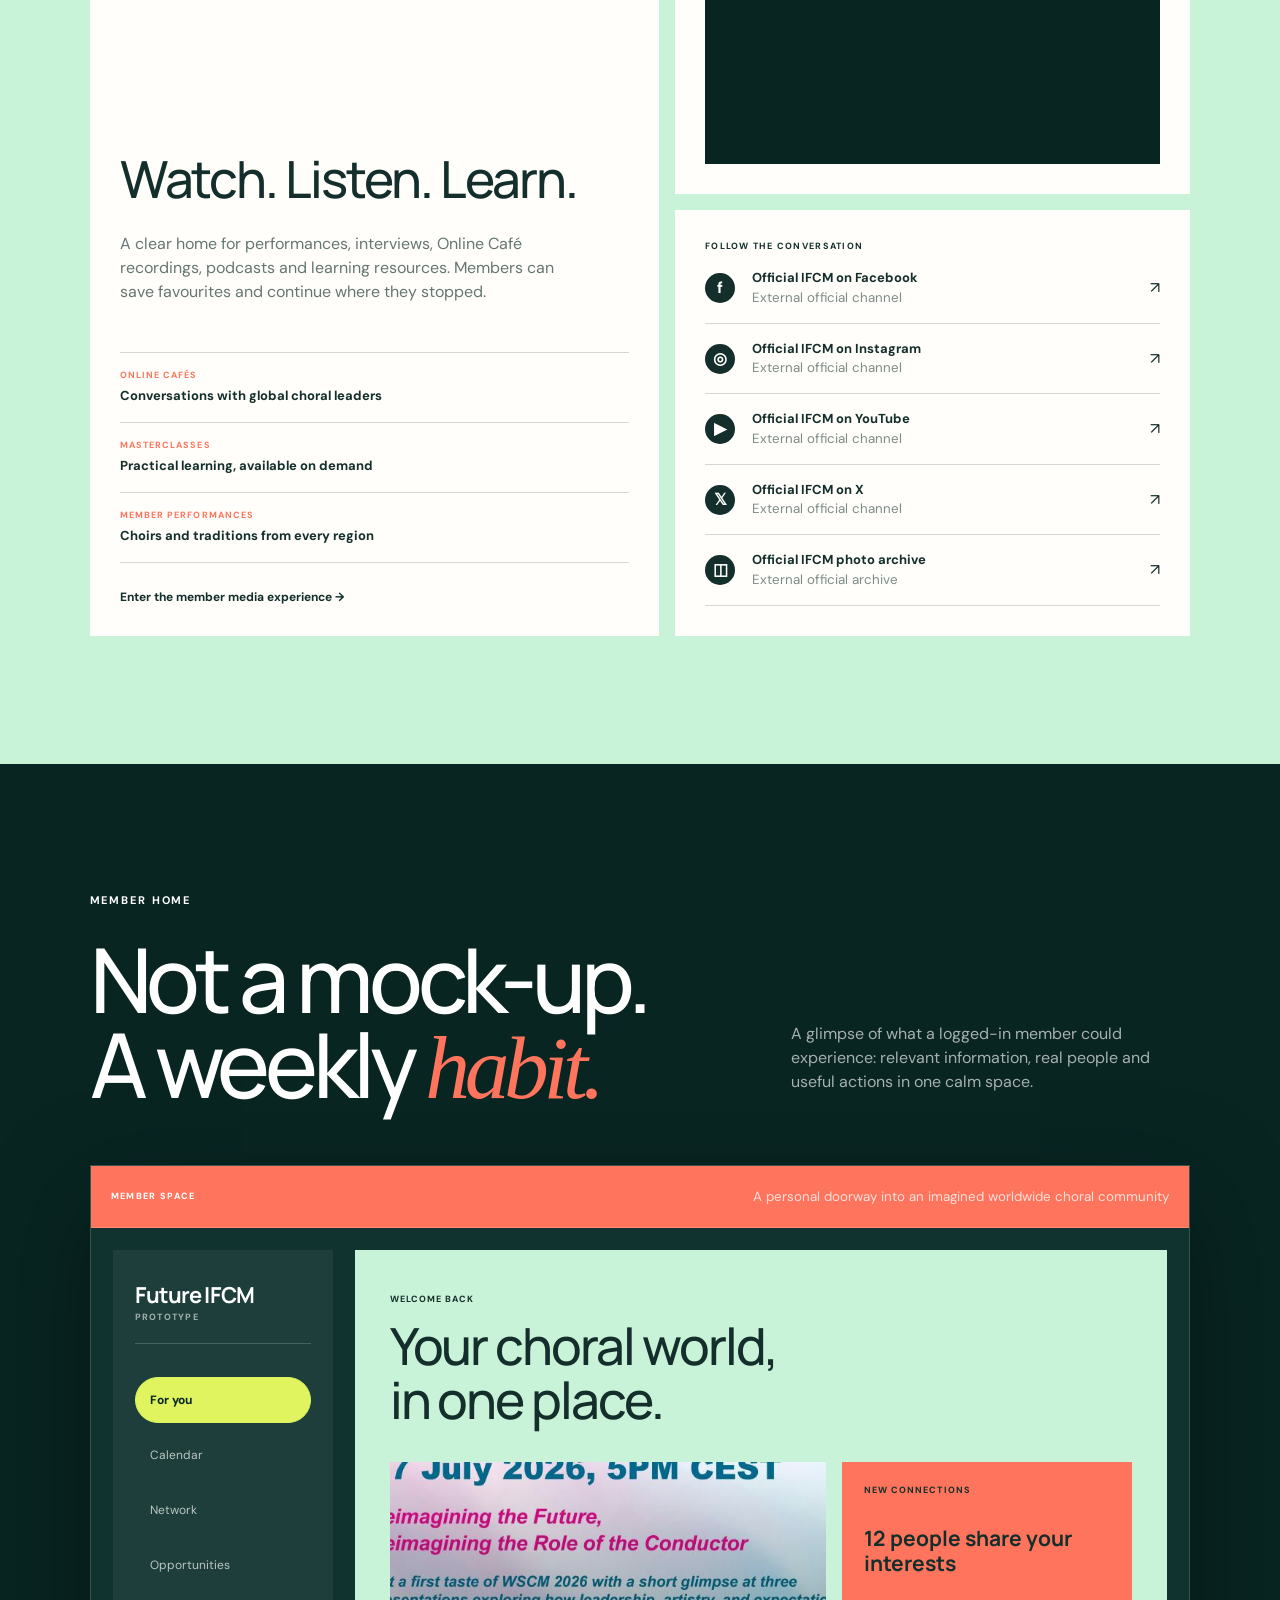
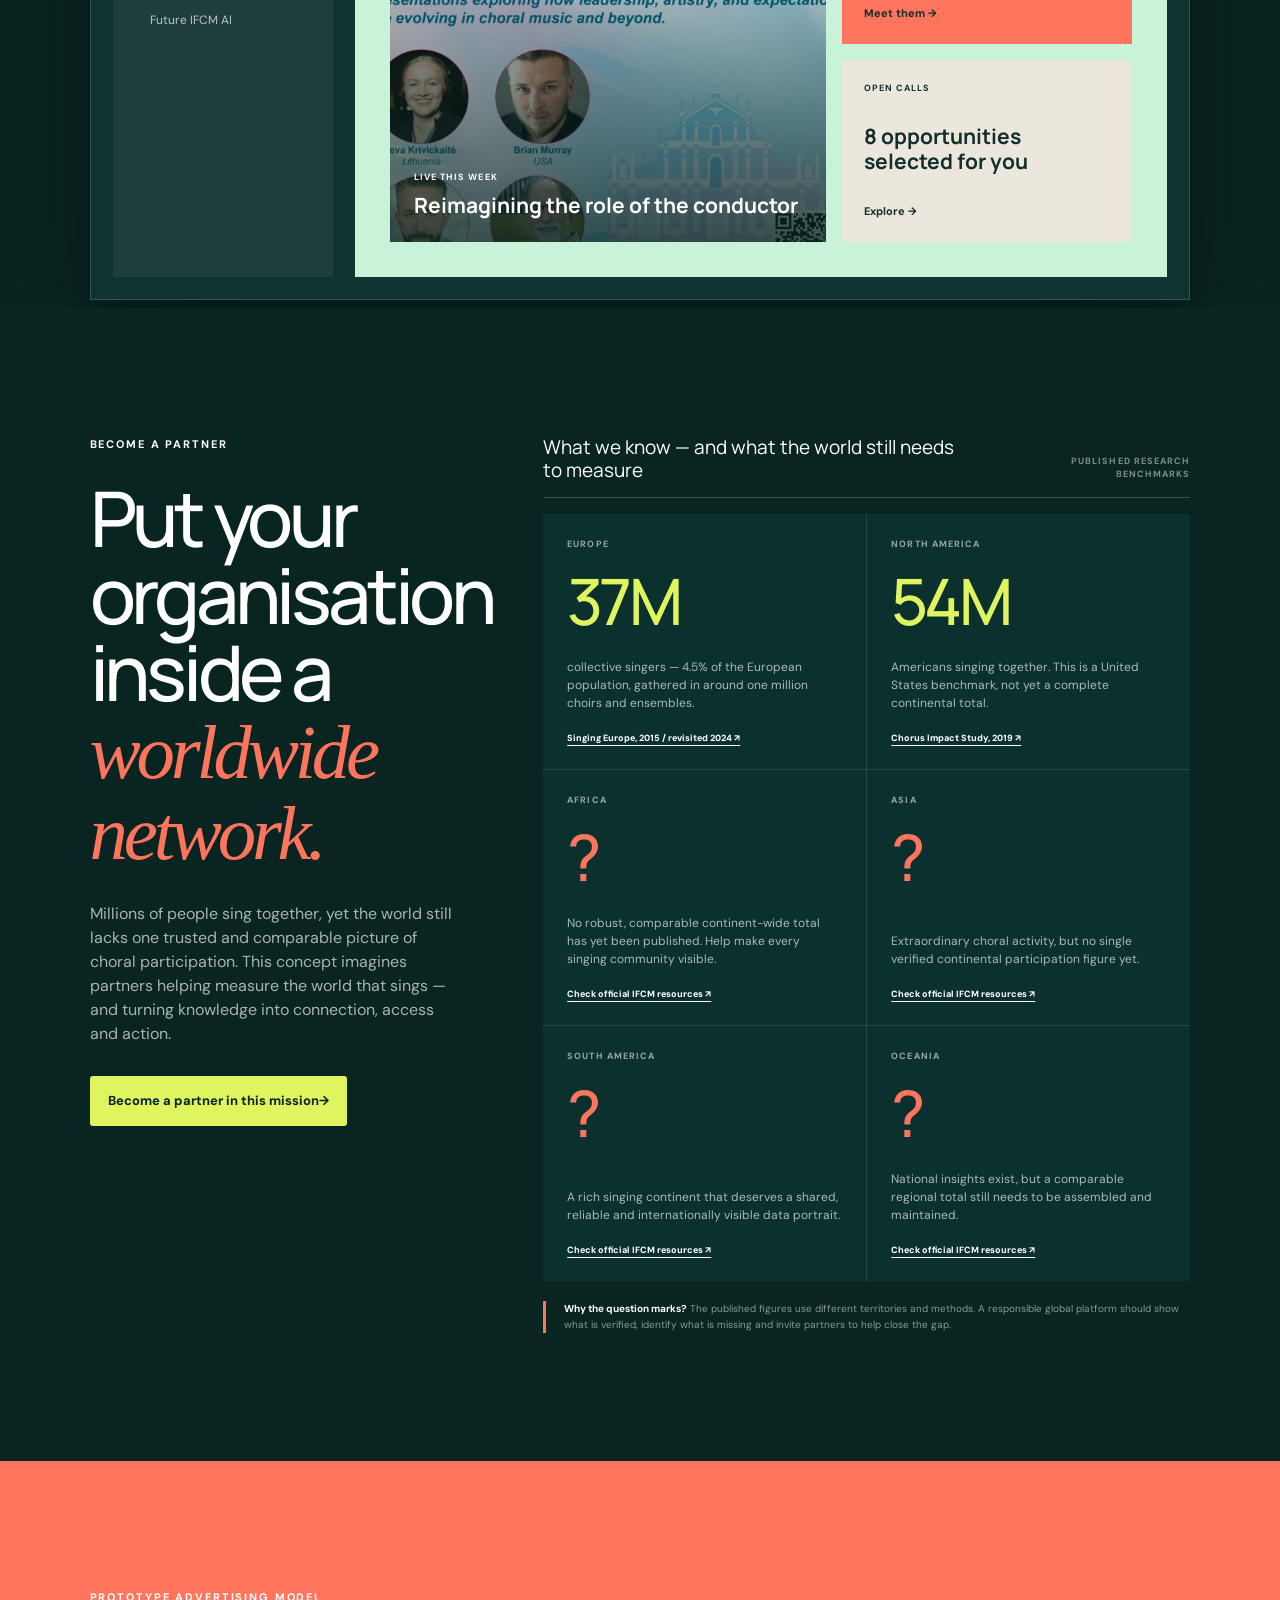
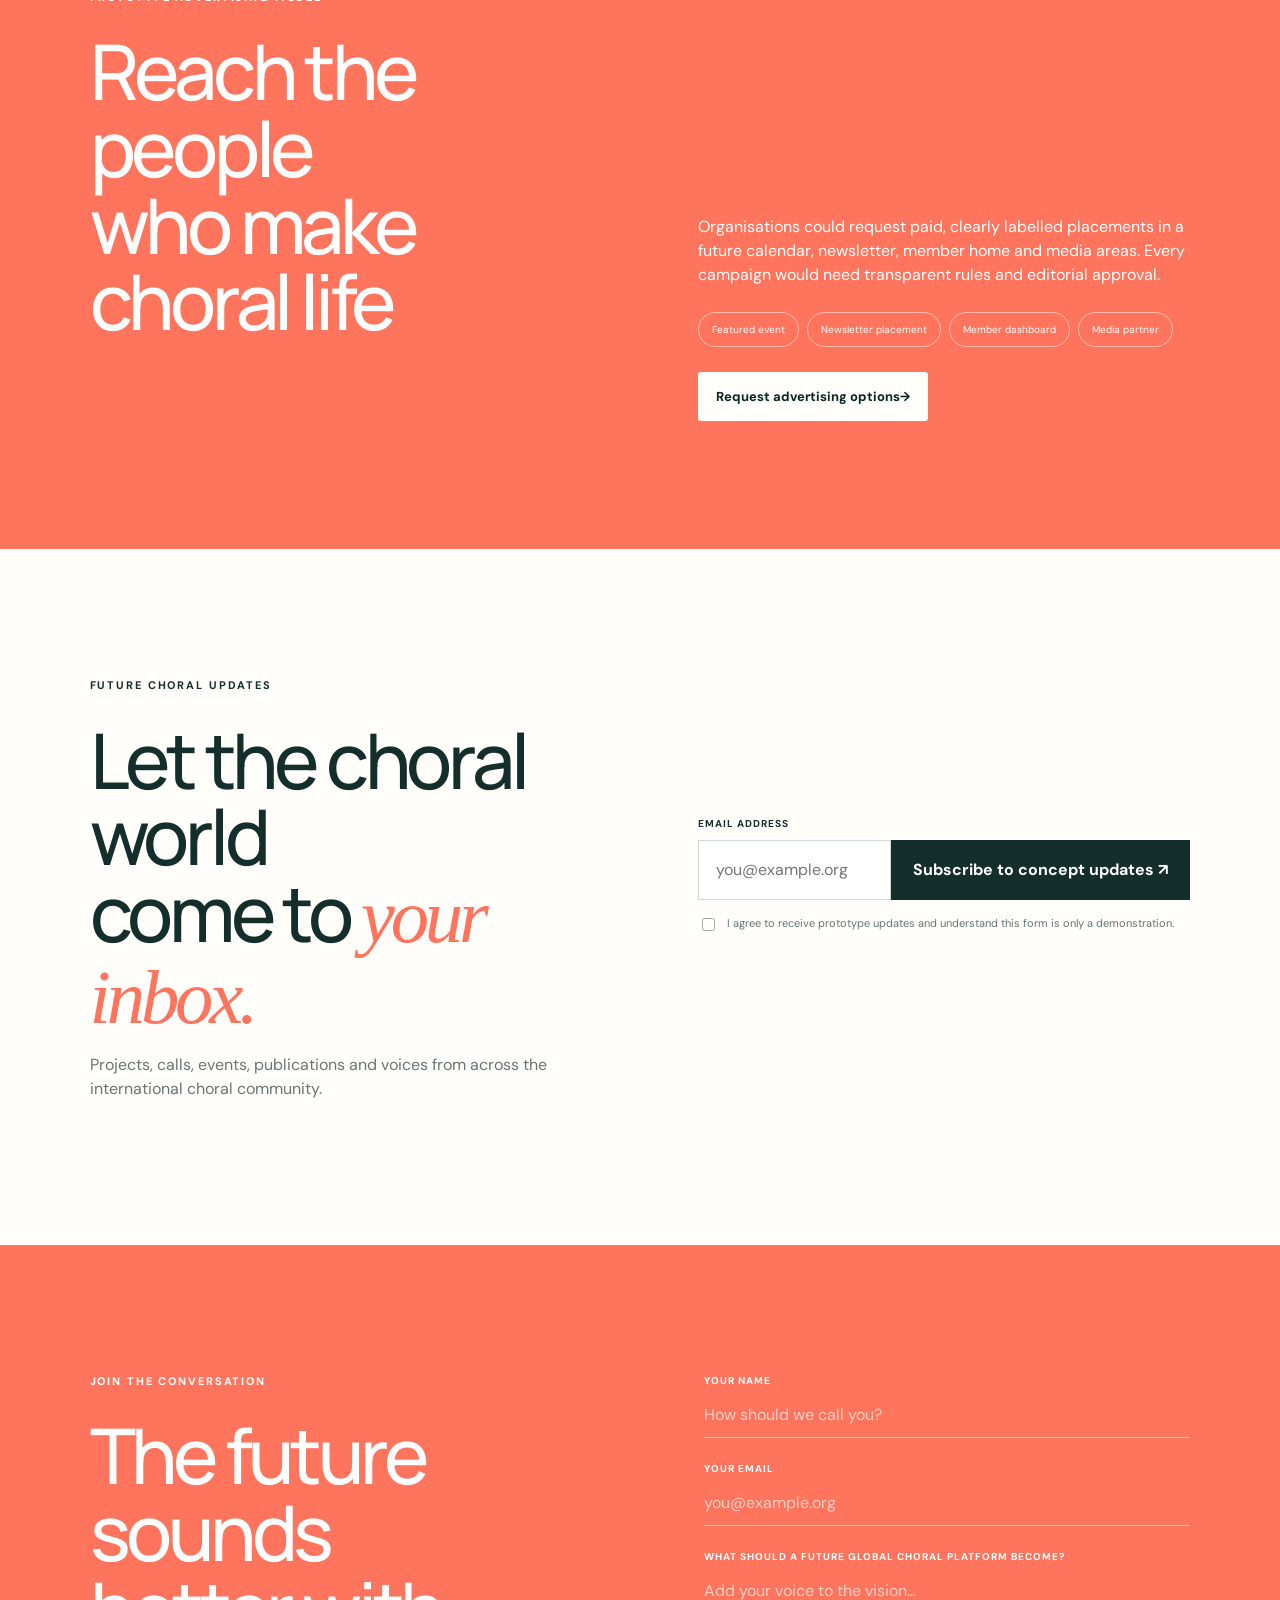
==== commit 9a2e0978: "Clarify independent IFCM concept prototype" ====
--- a/index.html
+++ b/index.html
@@ -3,23 +3,47 @@
 <head>
   <meta charset="utf-8">
   <meta name="viewport" content="width=device-width, initial-scale=1">
-  <meta name="description" content="A digital home for the worldwide choral community: discover, connect, learn and become an IFCM member.">
-  <title>IFCM — Creators Transforming the World</title>
+  <meta name="description" content="Independent concept prototype created by Myguel Santos e Castro to explore possible future digital services for the global choral community. Not affiliated with, endorsed by, or representative of IFCM.">
+  <meta property="og:title" content="Future IFCM – Independent Concept Prototype">
+  <meta property="og:description" content="Independent concept prototype and personal vision by Myguel Santos e Castro. Not an official IFCM website and not affiliated with or endorsed by IFCM.">
+  <meta property="og:type" content="website">
+  <meta property="og:url" content="https://imagineifcm.pages.dev/">
+  <meta name="twitter:card" content="summary_large_image">
+  <meta name="twitter:title" content="Future IFCM – Independent Concept Prototype">
+  <meta name="twitter:description" content="Independent concept prototype by Myguel Santos e Castro. Not affiliated with, endorsed by, or representative of IFCM.">
+  <title>Future IFCM – Independent Concept Prototype</title>
   <link rel="preconnect" href="https://fonts.googleapis.com">
   <link rel="preconnect" href="https://fonts.gstatic.com" crossorigin>
   <link href="https://fonts.googleapis.com/css2?family=DM+Sans:wght@400;500;600;700&family=Manrope:wght@400;500;600;700&display=swap" rel="stylesheet">
-  <link rel="stylesheet" href="styles.css?v=20">
+  <link rel="stylesheet" href="styles.css?v=21">
+  <script type="application/ld+json">
+  {
+    "@context": "https://schema.org",
+    "@type": "CreativeWork",
+    "name": "Future IFCM – Independent Concept Prototype",
+    "description": "Independent concept prototype created by Myguel Santos e Castro as a personal design proposal for discussion about possible future digital services for the global choral community. This is not an official IFCM website and is not affiliated with, endorsed by, or representative of the International Federation for Choral Music.",
+    "creator": {"@type": "Person", "name": "Myguel Santos e Castro"},
+    "url": "https://imagineifcm.pages.dev/",
+    "isBasedOn": "An independent design vision and discussion prototype, not an official IFCM platform."
+  }
+  </script>
 </head>
 <body>
-  <div class="concept-bar">
-    <span><strong>Presidential candidate proposal</strong> · Independent concept · Not an official IFCM website</span>
-    <a href="https://www.ifcm.net/" target="_blank" rel="noreferrer">IFCM Official ↗</a>
+  <div class="concept-bar" translate="no">
+    <div>
+      <strong>⚠️ INDEPENDENT CONCEPT PROTOTYPE</strong>
+      <span>Created by <b>Myguel Santos e Castro</b> as an independent design proposal and personal vision for discussion.</span>
+      <span><b>This is NOT an official IFCM website.</b></span>
+      <span>This project is not affiliated with, endorsed by, or representative of the International Federation for Choral Music (IFCM).</span>
+      <span>This website exists solely to explore ideas and stimulate discussion about possible future digital services for the global choral community.</span>
+    </div>
+    <a href="https://www.ifcm.net/" target="_blank" rel="noreferrer">Official IFCM Website ↗</a>
   </div>
 
   <header class="site-header">
-    <a class="brand" href="#top" aria-label="IFCM Forward home">
-      <img src="assets/ifcm-logo.png" alt="IFCM">
-      <span>Global</span>
+    <a class="brand text-brand" href="#top" aria-label="Future IFCM independent concept prototype home">
+      <strong>Future IFCM</strong>
+      <span>Independent Concept Prototype</span>
     </a>
     <button class="menu-toggle" aria-expanded="false" aria-controls="main-nav">
       <span></span><span></span>
@@ -44,15 +68,12 @@
       <div id="google_translate_element" class="google-translate-host" aria-hidden="true"></div>
     </div>
     <nav id="main-nav">
-      <a href="#about">About us</a>
-      <a href="#projects">Projects</a>
-      <a href="#world">Cooperations</a>
-      <a href="#services">Services</a>
-      <a href="#membership">Membership</a>
-      <a href="#media">eMedia</a>
-      <a href="#news">eNews</a>
-      <a class="portal-link" href="https://www.ifcm.net/#login" target="_blank" rel="noreferrer">IFCM Login Portal</a>
-      <a class="nav-cta" href="https://www.ifcm.net/user-data/?action=registration" target="_blank" rel="noreferrer">Join IFCM</a>
+      <a href="#about">Vision</a>
+      <a href="#projects">Digital Community</a>
+      <a href="#services">Future Ideas</a>
+      <a href="#media">Prototype</a>
+      <a href="#proposal">My Proposal</a>
+      <a class="nav-cta" href="https://www.ifcm.net/" target="_blank" rel="noreferrer">Official IFCM Website ↗</a>
     </nav>
   </header>
 
@@ -61,96 +82,102 @@
       <div class="hero-orbit orbit-one"></div>
       <div class="hero-orbit orbit-two"></div>
       <div class="hero-copy">
-        <p class="eyebrow">International Federation for Choral Music</p>
+        <p class="eyebrow">Independent future concept prototype</p>
         <h1>Creators<br><em>transforming the world.</em></h1>
-        <p class="hero-intro">A digital home where the worldwide choral community can discover, connect, learn, participate and build what comes next.</p>
+        <p class="hero-intro">A personal vision prototype imagining how a global choral digital community could discover, connect, learn, participate and build what comes next.</p>
         <div class="hero-actions">
-          <a class="button button-dark" href="https://www.ifcm.net/user-data/?action=registration" target="_blank" rel="noreferrer">Become a member <span>↗</span></a>
+          <a class="button button-dark" href="https://www.ifcm.net/" target="_blank" rel="noreferrer">Visit official IFCM <span>↗</span></a>
           <a class="play-button" href="#ambassadors"><i>◎</i> Explore the connections</a>
         </div>
       </div>
-      <div class="hero-earth" aria-label="Interactive globe showing IFCM people, symposia, organisations and choirs around the world">
+      <div class="hero-earth" aria-label="Interactive concept globe showing public people, symposia, organisations and choirs around the world">
         <div class="ambassador-world">
-          <div class="rotating-globe" aria-label="Rotating globe of IFCM connections and global choirs">
+          <div class="rotating-globe" aria-label="Rotating globe of public references and global choirs">
             <div class="globe-surface"></div>
             <div class="globe-shade"></div>
             <div class="ambassador-pins"></div>
           </div>
           <div class="ambassador-card">
-            <span>IFCM WORLD</span>
+            <span>CONCEPT MAP</span>
             <strong class="ambassador-name">One world. Many ways to belong.</strong>
-            <small class="ambassador-location">Select a pin to discover IFCM people, symposia, organisations and choirs around the world.</small>
+            <small class="ambassador-location">Select a pin to explore examples, public references and imagined digital connections for discussion.</small>
             <button class="ambassador-link" type="button" data-open-detail>Discover this point →</button>
           </div>
           <button class="globe-motion" type="button" aria-pressed="false">Pause rotation</button>
-          <div class="globe-key" aria-label="Globe pin legend"><span><i class="key-person"></i>IFCM people</span><span><i class="key-symposium"></i>Symposia</span><span><i class="key-organisation"></i>Organisations</span><span><i class="key-choir"></i>Choirs</span></div>
+          <div class="globe-key" aria-label="Globe pin legend"><span><i class="key-person"></i>People</span><span><i class="key-symposium"></i>Symposia</span><span><i class="key-organisation"></i>Organisations</span><span><i class="key-choir"></i>Choirs</span></div>
         </div>
       </div>
       <a class="scroll-cue" href="#about">Discover the story <span>↓</span></a>
     </section>
 
+    <section class="prototype-intro" id="proposal">
+      <p>This independent prototype explores one possible future for a digital global choral community.</p>
+      <p>It is not a redesign commissioned by IFCM.</p>
+      <p>It is a personal contribution created during the 2026 IFCM Presidential campaign to encourage discussion and innovation.</p>
+    </section>
+
     <section class="manifesto" id="about">
-      <p class="section-label">Why IFCM exists</p>
+      <p class="section-label">Vision</p>
       <div class="manifesto-grid">
-        <h2>Born to connect<br>a world that <span>sings.</span></h2>
+        <h2>Imagine a digital home<br>for a world that <span>sings.</span></h2>
         <div>
-          <p class="large-copy">In 1982, five major choral organisations came together in Namur, Belgium, with one purpose: make communication and exchange possible across borders.</p>
-          <p>Since then, IFCM has connected musicians through world symposia, the World Youth Choir, World Choral Day, publications, mentoring, databases and international cooperation. Its reason remains urgent: when people sing together, differences of culture, language and belief can become shared creation.</p>
-          <a class="button button-dark" href="#symposium">Explore IFCM history <span>↓</span></a>
+          <p class="large-copy">This prototype asks how a worldwide choral network could feel more useful, more participatory and more alive online.</p>
+          <p>Historical and institutional information should be checked directly on the official IFCM website. Here, official references are used only as external sources while the design, structure and service ideas remain an independent proposal.</p>
+          <a class="button button-dark" href="https://www.ifcm.net/" target="_blank" rel="noreferrer">Open official IFCM website <span>↗</span></a>
         </div>
       </div>
       <div class="manifesto-strip" aria-label="Vision values">
-        <span>Founded in 1982</span><i>✦</i><span>Global cooperation</span><i>✦</i><span>Cultural diversity</span><i>✦</i><span>Creators transforming the world</span>
+        <span>Independent prototype</span><i>✦</i><span>Digital community</span><i>✦</i><span>Global participation</span><i>✦</i><span>Creators transforming the world</span>
       </div>
     </section>
 
     <section class="presidents" id="presidents">
       <div class="presidents-heading">
         <div>
-          <p class="section-label">IFCM Presidents · 1982–today</p>
-          <h2>The people who carried<br>the federation <em>forward.</em></h2>
+          <p class="section-label">Public leadership references</p>
+          <h2>A concept archive<br>for public <em>memory.</em></h2>
         </div>
         <div>
-          <p>From the current presidency back to the founding year: a chronological view of the people entrusted with leading IFCM across generations.</p>
+          <p>This prototype shows how public leadership references could be presented visually. Dates and official roles should always be verified on official IFCM sources.</p>
           <div class="president-navigation"><button type="button" data-scroll-rail="presidents" data-direction="-1" aria-label="Previous presidents">←</button><button type="button" data-scroll-rail="presidents" data-direction="1" aria-label="Next presidents">→</button></div>
         </div>
       </div>
       <div class="presidents-rail" data-rail="presidents">
         <article class="president-card current">
           <img src="assets/presidents/emily.jpg" alt="Emily Kuo Vong">
-          <div><span>2017–present</span><h3>Emily Kuo Vong</h3><p>China · Macau</p><small>Elected in 2017 and reappointed in 2020.</small></div>
+          <div><span>Public reference</span><h3>Emily Kuo Vong</h3><p>China · Macau</p><small>Shown as an example of how public leadership information could appear in a future archive.</small></div>
         </article>
         <article class="president-card">
           <img src="assets/presidents/michael.jpg" alt="Michael J. Anderson">
-          <div><span>2010–2017</span><h3>Michael J. Anderson</h3><p>United States</p><small>President for seven years; re-elected in Seoul in 2014.</small></div>
+          <div><span>Public reference</span><h3>Michael J. Anderson</h3><p>United States</p><small>Included as a public reference; official chronology should be checked at source.</small></div>
         </article>
         <article class="president-card">
           <img src="assets/presidents/lupwishi.jpg" alt="Lupwishi Mbuyamba">
-          <div><span>2005–2010</span><h3>Lupwishi Mbuyamba</h3><p>Mozambique</p><small>Elected after the 2005 General Assembly in Kyoto.</small></div>
+          <div><span>Public reference</span><h3>Lupwishi Mbuyamba</h3><p>Mozambique</p><small>Included to demonstrate the archive concept, not to act as an official record.</small></div>
         </article>
         <article class="president-card acting">
           <img src="assets/presidents/maria.jpg" alt="María Guinand">
-          <div><span>2004–2005 · Acting</span><h3>María Guinand</h3><p>Venezuela</p><small>Served as acting president after the death of Eskil Hemberg.</small></div>
+          <div><span>Public reference</span><h3>María Guinand</h3><p>Venezuela</p><small>Presented as part of a discussion prototype based on public references.</small></div>
         </article>
         <article class="president-card">
           <img src="assets/presidents/eskil.jpg" alt="Eskil Hemberg">
-          <div><span>1999–2004</span><h3>Eskil Hemberg</h3><p>Sweden</p><small>Led IFCM until his death in June 2004.</small></div>
+          <div><span>Public reference</span><h3>Eskil Hemberg</h3><p>Sweden</p><small>Displayed as an example item in a possible digital memory section.</small></div>
         </article>
         <article class="president-card">
           <img src="assets/presidents/claude.jpg" alt="Claude Tagger">
-          <div><span>1993–1998</span><h3>Claude Tagger</h3><p>France</p><small>A central figure in IFCM’s early international development.</small></div>
+          <div><span>Public reference</span><h3>Claude Tagger</h3><p>France</p><small>Included as a public reference for visual demonstration purposes.</small></div>
         </article>
         <article class="president-card">
           <img src="assets/presidents/royce.png" alt="Royce Saltzman">
-          <div><span>1985–1993 · Interim 1998–1999</span><h3>Royce Saltzman</h3><p>United States</p><small>Co-founder who succeeded Paul Wehrle and later served again on an interim basis.</small></div>
+          <div><span>Public reference</span><h3>Royce Saltzman</h3><p>United States</p><small>Shown to illustrate how public leadership memory could be navigated.</small></div>
         </article>
         <article class="president-card founder">
           <img src="assets/presidents/paul.jpg" alt="Paul Wehrle">
-          <div><span>1982–1985</span><h3>Paul Wehrle</h3><p>Germany</p><small>Founding president of IFCM.</small></div>
-        </article>
-      </div>
-      <p class="presidents-source">Chronology based on IFCM’s official 40th-anniversary historical publication and archive. Photographs are archival images from that publication; the Royce Saltzman portrait is from The Oregon Encyclopedia.</p>
-      <a class="text-link" href="https://ifcm.net/uploads/icb/2022-7/e-icm_2022-3.pdf" target="_blank" rel="noreferrer">Read the IFCM 40-year history <span>↗</span></a>
+          <div><span>Public reference</span><h3>Paul Wehrle</h3><p>Germany</p><small>Displayed as a public reference; official details belong on official sources.</small></div>
+        </article>
+      </div>
+      <p class="presidents-source">This section is a visual concept only. It is not an official IFCM record. Verify leadership history and institutional information through official IFCM publications and pages.</p>
+      <a class="text-link" href="https://www.ifcm.net/" target="_blank" rel="noreferrer">Open official IFCM website <span>↗</span></a>
     </section>
 
     <section class="priorities" id="projects">
@@ -159,7 +186,7 @@
           <p class="section-label">A living global network</p>
           <h2>From organisation<br>to <em>living network.</em></h2>
         </div>
-        <p>Four practical commitments to make IFCM more relevant, more representative and more connected.</p>
+        <p>Four practical commitments imagined for a future digital choral community: more useful, more representative and more connected.</p>
       </div>
 
       <div class="priority-list">
@@ -185,7 +212,7 @@
             <span class="priority-arrow">↗</span>
           </button>
           <div class="priority-content">
-            <p>Regional councils with a direct route into decision-making, translation, programming and visibility across the whole federation.</p>
+            <p>Regional councils with a direct route into decision-making, translation, programming and visibility across the whole community.</p>
             <ul>
               <li>Regional listening assemblies</li>
               <li>Multilingual communication</li>
@@ -215,7 +242,7 @@
             <span class="priority-arrow">↗</span>
           </button>
           <div class="priority-content">
-            <p>Clear priorities, accessible budgets, visible decisions and regular reporting — making members partners in IFCM's direction.</p>
+            <p>Clear priorities, accessible budgets, visible decisions and regular reporting — making members partners in the future direction of the community.</p>
             <ul>
               <li>Public strategy dashboard</li>
               <li>Open calls and criteria</li>
@@ -228,19 +255,19 @@
 
     <section class="ambassadors" id="ambassadors">
       <div class="ambassadors-heading">
-        <div><p class="section-label">IFCM Ambassadors</p><h2>Voices that connect<br>the whole <em>world.</em></h2></div>
-        <p>The Ambassador Programme recognises outstanding choirs selected by IFCM Artistic Committees for World Symposia on Choral Music. Each profile opens inside this prototype as part of one connected global directory.</p>
-      </div>
-      <div class="ambassador-marquee" aria-label="Selected IFCM Ambassadors"></div>
+        <div><p class="section-label">Public choral references</p><h2>Voices that connect<br>the whole <em>world.</em></h2></div>
+        <p>This section imagines how public choral references could become a living, searchable global directory. Official programme details should always be checked on the official IFCM website.</p>
+      </div>
+      <div class="ambassador-marquee" aria-label="Selected public choral references"></div>
       <a class="button button-dark" href="#directory">Explore the global directory <span>↓</span></a>
     </section>
 
     <section class="symposium" id="symposium">
       <div class="symposium-heading">
-        <div><p class="section-label">World Symposium on Choral Music</p><h2>A world meeting<br>that keeps <em>moving.</em></h2></div>
-        <p>Since Vienna in 1987, the World Symposium on Choral Music has brought leading choirs, conductors and thinkers together for performances, workshops, seminars and exchange. The next edition takes place in Macau, China, from 23–28 August 2026 under the theme <strong>Reimagining the Future</strong>.</p>
-      </div>
-      <div class="symposium-legend"><span><i></i> Symposium cities also appear on the globe</span><button type="button" data-scroll-rail="symposium" data-direction="-1" aria-label="Previous symposia">←</button><button type="button" data-scroll-rail="symposium" data-direction="1" aria-label="Next symposia">→</button></div>
+        <div><p class="section-label">Symposium idea</p><h2>A world meeting<br>that keeps <em>moving.</em></h2></div>
+        <p>The symposium area is presented as a concept for making major international choral gatherings easier to discover before, during and after each edition. For official dates, programmes and history, use the official IFCM project page.</p>
+      </div>
+      <div class="symposium-legend"><span><i></i> Symposium references also appear on the concept globe</span><a class="text-link" href="https://www.ifcm.net/projects/world-symposium-on-choral-music" target="_blank" rel="noreferrer">Official symposium information ↗</a><button type="button" data-scroll-rail="symposium" data-direction="-1" aria-label="Previous symposia">←</button><button type="button" data-scroll-rail="symposium" data-direction="1" aria-label="Next symposia">→</button></div>
       <div class="symposium-rail" data-rail="symposium"></div>
     </section>
 
@@ -251,7 +278,7 @@
           <h2>Where will the<br>choral world meet <em>next?</em></h2>
         </div>
         <div class="calendar-intro">
-          <p>International festivals, competitions and learning opportunities gathered into one worldwide calendar. Select an event to open its information here, without leaving IFCM.</p>
+          <p>International festivals, competitions and learning opportunities gathered into one worldwide calendar concept. Select an event to preview how information could open inside a future platform.</p>
         </div>
       </div>
       <article class="calendar-featured">
@@ -274,7 +301,7 @@
         </div>
       </div>
       <div class="calendar-submit">
-        <div><strong>Have an event to share?</strong><span>Submit the poster and information for IFCM review.</span></div>
+        <div><strong>Have an event to share?</strong><span>Submit the poster and information for prototype review.</span></div>
         <a href="admin.html">Submit an event <span>↗</span></a>
       </div>
       <div class="calendar-months">
@@ -283,7 +310,7 @@
       <div class="rail-heading"><span>Explore events sideways</span><div><button type="button" data-scroll-rail="calendar" data-direction="-1" aria-label="Previous events">←</button><button type="button" data-scroll-rail="calendar" data-direction="1" aria-label="Next events">→</button></div></div>
       <div class="activity-grid" data-rail="calendar"></div>
       <div class="calendar-source">
-        <p><strong>IFCM Global Calendar:</strong> public international listings shown as a prototype. In production, every event would carry an editorial status, organiser contact and last-verification date.</p>
+        <p><strong>Prototype global calendar:</strong> public international listings shown as a concept. In production, every event would carry an editorial status, organiser contact and last-verification date.</p>
       </div>
     </section>
 
@@ -293,7 +320,7 @@
           <p class="section-label">Global choral directory</p>
           <h2>Find the people<br>who make the world <em>sing.</em></h2>
         </div>
-        <p>This public prototype begins with verified organisations and projects. The protected IFCM Members Database can later be imported by an authorised administrator.</p>
+        <p>This public prototype begins with public organisations, projects and choirs as examples. Protected member information would only appear with permission and proper authorisation.</p>
       </div>
       <div class="directory-tools">
         <label>
@@ -313,18 +340,18 @@
       <div class="rail-heading"><span>Slide through the worldwide network</span><div><button type="button" data-scroll-rail="directory" data-direction="-1" aria-label="Previous members">←</button><button type="button" data-scroll-rail="directory" data-direction="1" aria-label="Next members">→</button></div></div>
       <div class="directory-grid" data-rail="directory"></div>
       <div class="directory-note">
-        <strong>Are you an IFCM member?</strong>
-        <span>Every member is an ambassador. Sign in to view protected records or submit an organisation for the public map.</span>
-        <a href="https://www.ifcm.net/user-data/?action=registration" target="_blank" rel="noreferrer">Join the directory ↗</a>
+        <strong>Are you part of the choral community?</strong>
+        <span>Every member can be an ambassador. This prototype imagines opt-in visibility, protected records and public map submissions.</span>
+        <a href="https://www.ifcm.net/" target="_blank" rel="noreferrer">Check official IFCM membership information ↗</a>
       </div>
     </section>
 
     <section class="membership" id="membership">
       <div class="membership-intro">
-        <p class="section-label">Membership</p>
+        <p class="section-label">Future membership services</p>
         <h2>Join more than a list.<br>Join a <em>working community.</em></h2>
-        <p>Every member is an ambassador. Membership connects people and organisations to international projects, knowledge, recordings, opportunities and democratic participation.</p>
-        <a class="button button-dark" href="https://www.ifcm.net/user-data/?action=registration" target="_blank" rel="noreferrer">Become a member <span>↗</span></a>
+        <p>Every member can be an ambassador. This prototype imagines membership as a useful digital service: people, opportunities, knowledge, recordings and participation in one place.</p>
+        <a class="button button-dark" href="https://www.ifcm.net/" target="_blank" rel="noreferrer">View official membership information <span>↗</span></a>
       </div>
       <div class="benefit-grid">
         <article><span>01</span><strong>Learn</strong><p>Online Cafés, recordings, the ICM archive and multilingual resources.</p></article>
@@ -335,7 +362,7 @@
       <div class="member-types">
         <span>Individual</span><span>Student & Under 25</span><span>Choir</span><span>Local organisation</span><span>National / Regional</span><span>International</span><span>Business</span>
       </div>
-      <p class="fee-note">Membership fees can be calculated automatically using IFCM country groups before a secure online payment.</p>
+      <p class="fee-note">In a future production platform, fees and eligibility would be calculated from official rules before secure online payment.</p>
     </section>
 
     <section class="legacy-gift" id="legacy">
@@ -347,25 +374,25 @@
       </div>
       <div class="legacy-action">
         <blockquote>“Do for them what you wish someone had done for you.”</blockquote>
-        <p>Offer an IFCM membership for the next three years. One invitation can become a first international connection, a mentor, a project or the beginning of a lifetime in choral music.</p>
+        <p>Imagine offering a young person, choir or organisation a three-year membership pathway. One invitation can become a first international connection, a mentor, a project or the beginning of a lifetime in choral music.</p>
         <div class="legacy-options">
           <article><span>01</span><strong>A young person</strong><small>A singer, conductor, composer or organiser under 20.</small></article>
           <article><span>02</span><strong>A choir</strong><small>A school, youth, community or emerging ensemble.</small></article>
           <article><span>03</span><strong>An organisation</strong><small>A new local initiative ready to connect with the world.</small></article>
         </div>
         <button class="button button-dark" type="button" data-open-form="legacy">Gift three years of membership <span>→</span></button>
-        <small class="legacy-note">The recipient would be contacted only with consent. Fees and eligibility would be confirmed securely by IFCM.</small>
+        <small class="legacy-note">The recipient would be contacted only with consent. Fees and eligibility would need to be confirmed through the official membership process.</small>
       </div>
     </section>
 
     <section class="media-hub" id="media">
       <div class="media-heading">
         <p class="section-label">Listen, watch, follow</p>
-        <h2>The federation<br>should always feel <em>alive.</em></h2>
+        <h2>A digital community<br>should always feel <em>alive.</em></h2>
       </div>
       <div class="media-grid">
         <article class="listening-room">
-          <span class="media-label">IFCM MEDIA LIBRARY</span>
+          <span class="media-label">CONCEPT MEDIA LIBRARY</span>
           <h3>Watch. Listen. Learn.</h3>
           <p>A clear home for performances, interviews, Online Café recordings, podcasts and learning resources. Members can save favourites and continue where they stopped.</p>
           <div class="media-library-list">
@@ -378,16 +405,16 @@
         <article class="youtube-room">
           <span class="media-label">LATEST FROM YOUTUBE</span>
           <div class="video-embed">
-            <iframe src="https://www.youtube-nocookie.com/embed/videoseries?list=UUEh2TeP-Rmq2CbF8S4td2tA" title="Latest IFCM YouTube videos" loading="lazy" allowfullscreen></iframe>
+            <iframe src="https://www.youtube-nocookie.com/embed/videoseries?list=UUEh2TeP-Rmq2CbF8S4td2tA" title="Official IFCM YouTube videos shown as an external embed" loading="lazy" allowfullscreen></iframe>
           </div>
         </article>
         <article class="social-room">
           <span class="media-label">FOLLOW THE CONVERSATION</span>
-          <a href="https://www.facebook.com/ifcmofficial/" target="_blank" rel="noreferrer"><b>f</b><span><strong>IFCM on Facebook</strong><small>News, events and community updates</small></span><i>↗</i></a>
-          <a href="https://www.instagram.com/ifcmofficial/" target="_blank" rel="noreferrer"><b>◎</b><span><strong>IFCM on Instagram</strong><small>Images and stories from the choral world</small></span><i>↗</i></a>
-          <a href="https://www.youtube.com/channel/UCEh2TeP-Rmq2CbF8S4td2tA" target="_blank" rel="noreferrer"><b>▶</b><span><strong>IFCM on YouTube</strong><small>Performances, talks and Online Cafés</small></span><i>↗</i></a>
-          <a href="https://twitter.com/IfcmOfficial" target="_blank" rel="noreferrer"><b>𝕏</b><span><strong>IFCM on X</strong><small>International choral news</small></span><i>↗</i></a>
-          <a href="https://www.flickr.com/photos/157881520@N02/albums/" target="_blank" rel="noreferrer"><b>◫</b><span><strong>IFCM photo archive</strong><small>Moments from the global community</small></span><i>↗</i></a>
+          <a href="https://www.facebook.com/ifcmofficial/" target="_blank" rel="noreferrer"><b>f</b><span><strong>Official IFCM on Facebook</strong><small>External official channel</small></span><i>↗</i></a>
+          <a href="https://www.instagram.com/ifcmofficial/" target="_blank" rel="noreferrer"><b>◎</b><span><strong>Official IFCM on Instagram</strong><small>External official channel</small></span><i>↗</i></a>
+          <a href="https://www.youtube.com/channel/UCEh2TeP-Rmq2CbF8S4td2tA" target="_blank" rel="noreferrer"><b>▶</b><span><strong>Official IFCM on YouTube</strong><small>External official channel</small></span><i>↗</i></a>
+          <a href="https://twitter.com/IfcmOfficial" target="_blank" rel="noreferrer"><b>𝕏</b><span><strong>Official IFCM on X</strong><small>External official channel</small></span><i>↗</i></a>
+          <a href="https://www.flickr.com/photos/157881520@N02/albums/" target="_blank" rel="noreferrer"><b>◫</b><span><strong>Official IFCM photo archive</strong><small>External official archive</small></span><i>↗</i></a>
         </article>
       </div>
     </section>
@@ -401,16 +428,16 @@
       <div class="platform-window">
         <div class="window-top">
           <span>MEMBER SPACE</span>
-          <small>A personal doorway into the worldwide IFCM community</small>
+          <small>A personal doorway into an imagined worldwide choral community</small>
         </div>
         <div class="dashboard">
           <aside>
-            <img src="assets/ifcm-logo.png" alt="">
+            <div class="dashboard-logo"><strong>Future IFCM</strong><span>Prototype</span></div>
             <button class="selected" type="button" data-dashboard-view="home">For you</button>
             <button type="button" data-dashboard-view="calendar">Calendar</button>
             <button type="button" data-dashboard-view="network">Network</button>
             <button type="button" data-dashboard-view="opportunities">Opportunities</button>
-            <button type="button" data-dashboard-view="assistant">IFCM AI</button>
+            <button type="button" data-dashboard-view="assistant">Future IFCM AI</button>
           </aside>
           <div class="dashboard-main">
             <div class="dashboard-view active" data-view="home">
@@ -424,7 +451,7 @@
             <div class="dashboard-view" data-view="calendar">
               <div class="welcome"><small>GLOBAL CALENDAR</small><h3>What is happening<br>around you?</h3></div>
               <div class="calendar-list">
-                <article><b>27 JUN</b><div><strong>IFCM Online Café</strong><span>Online · Free</span></div><i>↗</i></article>
+                <article><b>27 JUN</b><div><strong>Online Café concept</strong><span>Online · Free</span></div><i>↗</i></article>
                 <article><b>03 JUL</b><div><strong>Summer Choral Atelier</strong><span>Lisbon · Workshop</span></div><i>↗</i></article>
                 <article><b>08 AUG</b><div><strong>World Voices Exchange</strong><span>Macau · Festival</span></div><i>↗</i></article>
               </div>
@@ -446,11 +473,11 @@
               </div>
             </div>
             <div class="dashboard-view" data-view="assistant">
-              <div class="welcome"><small>IFCM AI</small><h3>Start with a question,<br>not a menu.</h3></div>
+              <div class="welcome"><small>FUTURE IFCM AI</small><h3>Start with a question,<br>not a menu.</h3></div>
               <form class="ai-demo">
                 <label for="ai-question">What are you looking for?</label>
                 <div><input id="ai-question" value="Find festivals in Africa in 2027." type="text"><button type="submit">Ask ↗</button></div>
-                <p class="ai-answer">Try the question above. In the complete platform, results would combine the IFCM calendar, member directory and public opportunities.</p>
+                <p class="ai-answer">Try the question above. In a complete platform, results could combine a verified calendar, opt-in member directory and public opportunities.</p>
               </form>
             </div>
           </div>
@@ -462,7 +489,7 @@
       <div class="partnership-copy">
         <p class="section-label">Become a Partner</p>
         <h2>Put your organisation<br>inside a <em>worldwide network.</em></h2>
-        <p>Millions of people sing together, yet the world still lacks one trusted and comparable picture of choral participation. Help IFCM measure the world that sings — and turn knowledge into connection, access and action.</p>
+        <p>Millions of people sing together, yet the world still lacks one trusted and comparable picture of choral participation. This concept imagines partners helping measure the world that sings — and turning knowledge into connection, access and action.</p>
         <button class="button button-dark" type="button" data-open-form="partner">Become a partner in this mission <span>→</span></button>
       </div>
       <div class="singing-world">
@@ -487,25 +514,25 @@
             <span>Africa</span>
             <strong>?</strong>
             <p>No robust, comparable continent-wide total has yet been published. Help make every singing community visible.</p>
-            <a href="https://www.ifcm.net/service/access-to-the-world-choral-census" target="_blank" rel="noreferrer">Build the evidence with IFCM ↗</a>
+            <a href="https://www.ifcm.net/" target="_blank" rel="noreferrer">Check official IFCM resources ↗</a>
           </article>
           <article class="continent-card open-data">
             <span>Asia</span>
             <strong>?</strong>
             <p>Extraordinary choral activity, but no single verified continental participation figure yet.</p>
-            <a href="https://www.ifcm.net/service/access-to-the-world-choral-census" target="_blank" rel="noreferrer">Build the evidence with IFCM ↗</a>
+            <a href="https://www.ifcm.net/" target="_blank" rel="noreferrer">Check official IFCM resources ↗</a>
           </article>
           <article class="continent-card open-data">
             <span>South America</span>
             <strong>?</strong>
             <p>A rich singing continent that deserves a shared, reliable and internationally visible data portrait.</p>
-            <a href="https://www.ifcm.net/service/access-to-the-world-choral-census" target="_blank" rel="noreferrer">Build the evidence with IFCM ↗</a>
+            <a href="https://www.ifcm.net/" target="_blank" rel="noreferrer">Check official IFCM resources ↗</a>
           </article>
           <article class="continent-card open-data">
             <span>Oceania</span>
             <strong>?</strong>
             <p>National insights exist, but a comparable regional total still needs to be assembled and maintained.</p>
-            <a href="https://www.ifcm.net/service/access-to-the-world-choral-census" target="_blank" rel="noreferrer">Build the evidence with IFCM ↗</a>
+            <a href="https://www.ifcm.net/" target="_blank" rel="noreferrer">Check official IFCM resources ↗</a>
           </article>
         </div>
         <p class="evidence-note"><strong>Why the question marks?</strong> The published figures use different territories and methods. A responsible global platform should show what is verified, identify what is missing and invite partners to help close the gap.</p>
@@ -513,20 +540,20 @@
     </section>
 
     <section class="advertise" id="advertise">
-      <div><p class="section-label">Advertise with IFCM</p><h2>Reach the people<br>who make choral life <em>happen.</em></h2></div>
-      <div><p>Organisations can request paid, clearly labelled placements in the Global Calendar, eNews, Member Home and media areas. Every campaign remains subject to IFCM editorial approval.</p><div class="ad-placements"><span>Featured event</span><span>eNews placement</span><span>Member dashboard</span><span>Media partner</span></div><button class="button button-light" type="button" data-open-form="advertise">Request advertising options <span>→</span></button></div>
+      <div><p class="section-label">Prototype advertising model</p><h2>Reach the people<br>who make choral life <em>happen.</em></h2></div>
+      <div><p>Organisations could request paid, clearly labelled placements in a future calendar, newsletter, member home and media areas. Every campaign would need transparent rules and editorial approval.</p><div class="ad-placements"><span>Featured event</span><span>Newsletter placement</span><span>Member dashboard</span><span>Media partner</span></div><button class="button button-light" type="button" data-open-form="advertise">Request advertising options <span>→</span></button></div>
     </section>
 
     <section class="newsletter" id="news">
       <div>
-        <p class="section-label">IFCM eNews</p>
+        <p class="section-label">Future choral updates</p>
         <h2>Let the choral world<br>come to <em>your inbox.</em></h2>
         <p>Projects, calls, events, publications and voices from across the international choral community.</p>
       </div>
       <form class="newsletter-form">
         <label for="newsletter-email">Email address</label>
-        <div><input id="newsletter-email" type="email" required placeholder="you@example.org"><button type="submit">Subscribe to IFCM eNews ↗</button></div>
-        <label class="consent"><input type="checkbox" required> I agree to receive IFCM news and understand I can unsubscribe at any time.</label>
+        <div><input id="newsletter-email" type="email" required placeholder="you@example.org"><button type="submit">Subscribe to concept updates ↗</button></div>
+        <label class="consent"><input type="checkbox" required> I agree to receive prototype updates and understand this form is only a demonstration.</label>
         <p class="newsletter-note" role="status"></p>
       </form>
     </section>
@@ -546,7 +573,7 @@
           <input type="email" name="email" placeholder="you@example.org">
         </label>
         <label>
-          <span>What should IFCM become?</span>
+          <span>What should a future global choral platform become?</span>
           <textarea name="message" rows="3" placeholder="Add your voice to the vision…"></textarea>
         </label>
         <button class="button button-light" type="submit">Send your idea <span>↗</span></button>
@@ -555,34 +582,35 @@
     </section>
 
     <section class="ifcm-contacts" id="contact">
-      <div><p class="section-label">Contact IFCM</p><h2>Two offices.<br>One global <em>mission.</em></h2></div>
+      <div><p class="section-label">Official information</p><h2>This prototype links out<br>when facts must be <em>official.</em></h2></div>
       <div class="contact-cards">
-        <article><small>ADMINISTRATIVE OFFICE</small><h3>Austin, United States</h3><p>International Federation for Choral Music<br>Nadine Robin, IFCM Office Manager<br>9901 Brodie Lane<br>Suite 160 PMB1524<br>Austin, TX 78748</p><a href="mailto:office@ifcm.net">Email the IFCM office ↗</a></article>
-        <article><small>MAIN OFFICE</small><h3>Lisbon, Portugal</h3><p>International Federation for Choral Music<br>Rua de Buenos Aires 39<br>1200-623 Lisboa<br>Portugal</p><a href="mailto:office@ifcm.net">Email the IFCM office ↗</a></article>
-        <article class="contact-social"><small>COMMUNICATIONS</small><h3>Stay connected</h3><p>Editorial enquiries, international news and the worldwide IFCM community.</p><a href="mailto:communication@ifcm.net">Email the editor ↗</a><a href="https://www.facebook.com/ifcmofficial/" target="_blank" rel="noreferrer">Facebook ↗</a><a href="https://www.instagram.com/ifcmofficial/" target="_blank" rel="noreferrer">Instagram ↗</a><a href="https://www.youtube.com/channel/UCEh2TeP-Rmq2CbF8S4td2tA" target="_blank" rel="noreferrer">YouTube ↗</a></article>
+        <article><small>OFFICIAL WEBSITE</small><h3>IFCM.net</h3><p>For official institutional information, contacts, membership, projects and policies, please use the official IFCM website.</p><a href="https://www.ifcm.net/" target="_blank" rel="noreferrer">Open official IFCM website ↗</a></article>
+        <article><small>THIS PROTOTYPE</small><h3>Independent proposal</h3><p>Created by Myguel Santos e Castro as a personal vision for discussion during the 2026 IFCM Presidential campaign.</p><a href="#proposal">Read the prototype statement ↓</a></article>
+        <article class="contact-social"><small>EXTERNAL OFFICIAL CHANNELS</small><h3>Follow official sources</h3><p>These links leave the prototype and open official IFCM social channels in a new tab.</p><a href="https://www.facebook.com/ifcmofficial/" target="_blank" rel="noreferrer">Official Facebook ↗</a><a href="https://www.instagram.com/ifcmofficial/" target="_blank" rel="noreferrer">Official Instagram ↗</a><a href="https://www.youtube.com/channel/UCEh2TeP-Rmq2CbF8S4td2tA" target="_blank" rel="noreferrer">Official YouTube ↗</a></article>
       </div>
     </section>
   </main>
 
   <footer>
     <div class="footer-brand">
-      <img src="assets/ifcm-logo.png" alt="IFCM">
-      <span>Forward</span>
-    </div>
-    <p>A digital-home concept for a more connected International Federation for Choral Music.</p>
+      <strong>Future IFCM</strong>
+      <span>Independent Concept Prototype</span>
+    </div>
+    <p><strong>Independent Concept Prototype</strong><br>Created by Myguel Santos e Castro<br>Candidate for IFCM President 2026</p>
     <div>
+      <span>This website is not affiliated with or endorsed by IFCM.</span>
+      <a href="https://www.ifcm.net/" target="_blank" rel="noreferrer">Official website: https://www.ifcm.net ↗</a>
       <a href="#top">Back to the beginning ↑</a>
       <a href="admin.html">Event administration ↗</a>
-      <span>© 2026 Vision concept</span>
     </div>
   </footer>
 
   <button class="concierge-launcher" type="button" aria-expanded="false" aria-controls="ifcm-concierge">
-    <span>✦</span><strong>IFCM AI</strong>
+    <span>✦</span><strong>Future IFCM AI</strong>
   </button>
   <button class="share-launcher" type="button" aria-expanded="false" aria-controls="share-panel"><svg viewBox="0 0 24 24" aria-hidden="true"><circle cx="18" cy="5" r="2.5"></circle><circle cx="6" cy="12" r="2.5"></circle><circle cx="18" cy="19" r="2.5"></circle><path d="M8.2 10.8l7.6-4.5M8.2 13.2l7.6 4.5"></path></svg><strong>Share</strong></button>
   <div class="share-panel" id="share-panel" aria-hidden="true">
-    <strong>Share IFCM</strong>
+    <strong>Share prototype</strong>
     <button type="button" data-share="native">More apps, including Instagram</button>
     <a data-share-link="facebook" target="_blank" rel="noreferrer">Facebook</a>
     <a data-share-link="linkedin" target="_blank" rel="noreferrer">LinkedIn</a>
@@ -593,12 +621,12 @@
     <small class="share-status"></small>
   </div>
   <aside class="concierge" id="ifcm-concierge" aria-hidden="true">
-    <header><div><small>IFCM AI CONCIERGE</small><strong>How can we help?</strong></div><button type="button" class="concierge-close" aria-label="Close concierge">×</button></header>
+    <header><div><small>PROTOTYPE AI CONCIERGE</small><strong>How can we help?</strong></div><button type="button" class="concierge-close" aria-label="Close concierge">×</button></header>
     <div class="concierge-language notranslate" translate="no">
       <button class="active" type="button" data-concierge-lang="en">EN</button><button type="button" data-concierge-lang="es">ES</button><button type="button" data-concierge-lang="fr">FR</button><button type="button" data-concierge-lang="zh">中文</button><button type="button" data-concierge-lang="pt">PT</button><button type="button" data-concierge-lang="de">DE</button><button type="button" data-concierge-lang="it">IT</button><button type="button" data-concierge-lang="hi">हिन्दी</button><button type="button" data-concierge-lang="ar">العربية</button><button type="button" data-concierge-lang="bn">বাংলা</button><button type="button" data-concierge-lang="ru">RU</button><button type="button" data-concierge-lang="ur">اردو</button>
     </div>
     <div class="concierge-messages" aria-live="polite">
-      <p class="assistant-message">Welcome. Ask me about a symposium, choir, country, event, membership, media, contacts or an IFCM project. If this prototype does not hold enough verified detail, I will offer a focused external research link.</p>
+      <p class="assistant-message">Welcome. Ask me about a symposium, choir, country, event, membership, media, contacts or future choral platform idea. If this prototype does not hold enough verified detail, I will offer a focused external research link.</p>
     </div>
     <div class="concierge-quick">
       <button type="button">Tell me about WSCM Macau 2026</button>
@@ -608,7 +636,7 @@
     </div>
     <form class="concierge-form">
       <button class="concierge-listen" type="button" aria-label="Speak your question">◉</button>
-      <input type="text" aria-label="Ask IFCM" placeholder="Write or speak your question…">
+      <input type="text" aria-label="Ask Future IFCM AI" placeholder="Write or speak your question…">
       <button type="submit" aria-label="Send question">↑</button>
     </form>
     <div class="concierge-actions"><button class="concierge-read" type="button">🔊 Read answer</button><span>Text · Speak · Listen</span></div>
@@ -617,12 +645,12 @@
   <div class="detail-modal" aria-hidden="true">
     <div class="detail-dialog">
       <button class="detail-close" type="button" aria-label="Close details">×</button>
-      <small class="detail-kicker">IFCM</small>
+      <small class="detail-kicker">Prototype reference</small>
       <h2 class="detail-title">Details</h2>
       <p class="detail-meta"></p>
       <p class="detail-copy"></p>
       <div class="detail-actions">
-        <a class="button button-dark detail-source" target="_blank" rel="noreferrer">Official website <span>↗</span></a>
+        <a class="button button-dark detail-source" target="_blank" rel="noreferrer">External source <span>↗</span></a>
         <a class="button detail-research" target="_blank" rel="noreferrer">More info <span>↗</span></a>
       </div>
     </div>
@@ -631,7 +659,7 @@
   <div class="request-modal" aria-hidden="true">
     <form class="request-form">
       <button class="request-close" type="button" aria-label="Close form">×</button>
-      <small class="request-kicker">IFCM</small>
+      <small class="request-kicker">Prototype</small>
       <h2 class="request-title">Start a conversation</h2>
       <input name="organisation" required placeholder="Organisation">
       <input name="email" type="email" required placeholder="Email">
--- a/styles.css
+++ b/styles.css
@@ -28,24 +28,30 @@
 .sr-only { position: absolute; width: 1px; height: 1px; overflow: hidden; clip: rect(0,0,0,0); }
 
 .concept-bar {
-  height: 34px;
-  padding: 0 clamp(20px, 4vw, 64px);
+  position: sticky;
+  top: 0;
+  z-index: 120;
+  min-height: 72px;
+  padding: 12px clamp(20px, 4vw, 64px);
   display: flex;
-  align-items: center;
+  align-items: flex-start;
+  gap: 24px;
   justify-content: space-between;
-  background: var(--lime);
+  background: #fff0a8;
   color: var(--deep);
-  font-size: 11px;
-  font-weight: 700;
-  letter-spacing: .08em;
-  text-transform: uppercase;
-}
-.concept-bar strong { color: var(--deep); font-weight: 800; }
-.concept-bar a { border-bottom: 1px solid; }
+  border-bottom: 3px solid var(--coral);
+  box-shadow: 0 10px 28px rgba(8,37,34,.12);
+  font-size: 12px;
+  font-weight: 600;
+  line-height: 1.35;
+}
+.concept-bar div { display: flex; flex-wrap: wrap; gap: 5px 13px; align-items: center; max-width: 1120px; }
+.concept-bar strong { color: var(--deep); font-size: 13px; font-weight: 900; letter-spacing: .08em; text-transform: uppercase; }
+.concept-bar a { flex: 0 0 auto; padding: 8px 13px; border: 1px solid rgba(8,37,34,.35); border-radius: 100px; font-size: 11px; font-weight: 900; white-space: nowrap; }
 
 .site-header {
-  position: absolute;
-  top: 34px;
+  position: sticky;
+  top: 0;
   z-index: 20;
   width: 100%;
   height: 94px;
@@ -54,10 +60,15 @@
   align-items: center;
   justify-content: space-between;
   color: white;
+  background: rgba(8,37,34,.96);
+  backdrop-filter: blur(16px);
 }
 .brand, .footer-brand { display: flex; align-items: center; gap: 10px; font-weight: 700; }
 .brand img { width: 72px; filter: brightness(0) invert(1); }
 .brand span { padding-left: 10px; border-left: 1px solid rgba(255,255,255,.5); font-size: 13px; letter-spacing: .12em; text-transform: uppercase; }
+.text-brand { flex-direction: column; align-items: flex-start; gap: 0; }
+.text-brand strong { font-family: var(--display); font-size: 24px; line-height: 1; letter-spacing: -.03em; }
+.text-brand span { padding-left: 0; border-left: 0; color: rgba(255,255,255,.68); font-size: 9px; letter-spacing: .14em; }
 .language-picker { margin-left: auto; margin-right: 28px; }
 .google-translate-host { position: fixed; width: 1px; height: 1px; overflow: hidden; clip-path: inset(50%); pointer-events: none; }
 body > .skiptranslate, .goog-te-banner-frame { display: none !important; }
@@ -84,8 +95,8 @@
 
 .hero {
   position: relative;
-  min-height: calc(100vh - 34px);
-  padding: 150px clamp(20px, 6vw, 92px) 64px;
+  min-height: calc(100vh - 94px);
+  padding: 70px clamp(20px, 6vw, 92px) 64px;
   display: grid;
   grid-template-columns: .92fr 1.08fr;
   align-items: center;
@@ -129,6 +140,8 @@
 .button-light { color: var(--deep); background: var(--white); }
 .play-button { color: white; background: none; border: 0; cursor: pointer; font-size: 13px; }
 .play-button i { display: inline-grid; place-items: center; width: 36px; height: 36px; margin-right: 8px; border: 1px solid rgba(255,255,255,.45); border-radius: 50%; font-size: 10px; font-style: normal; }
+.prototype-intro { padding: clamp(34px, 5vw, 70px) clamp(20px, 7vw, 110px); display: grid; grid-template-columns: repeat(3, 1fr); gap: 1px; background: var(--white); }
+.prototype-intro p { min-height: 150px; margin: 0; padding: 25px; display: flex; align-items: flex-end; color: var(--deep); background: rgba(201,243,216,.42); font-family: var(--display); font-size: clamp(19px, 2vw, 30px); line-height: 1.12; letter-spacing: -.035em; }
 .hero-visual { min-height: 610px; }
 .image-frame { position: absolute; top: 5%; left: 10%; width: 76%; height: 88%; overflow: hidden; border-radius: 48% 48% 12px 12px; transform: rotate(3deg); }
 .image-frame::after { content: ""; position: absolute; inset: 0; background: linear-gradient(180deg, transparent 45%, rgba(8,37,34,.6)); }
@@ -488,6 +501,9 @@
 .dashboard { min-height: 650px; padding: 22px; display: grid; grid-template-columns: 220px 1fr; gap: 22px; }
 .dashboard aside { padding: 22px; display: flex; flex-direction: column; gap: 9px; background: rgba(255,255,255,.055); }
 .dashboard aside img { width: 75px; margin-bottom: 30px; filter: brightness(0) invert(1); }
+.dashboard-logo { margin-bottom: 24px; padding: 12px 0 18px; border-bottom: 1px solid rgba(255,255,255,.18); color: white; }
+.dashboard-logo strong { display: block; font-family: var(--display); font-size: 22px; line-height: 1; letter-spacing: -.04em; }
+.dashboard-logo span { display: block; margin-top: 5px; color: rgba(255,255,255,.58); font-size: 9px; font-weight: 800; letter-spacing: .14em; text-transform: uppercase; }
 .dashboard aside button { padding: 13px 14px; border: 1px solid transparent; border-radius: 100px; color: rgba(255,255,255,.7); background: transparent; text-align: left; font-size: 12px; cursor: pointer; }
 .dashboard aside button.selected { border-color: var(--lime); color: var(--deep); background: var(--lime); font-weight: 700; }
 .dashboard-main { padding: 35px; color: var(--ink); background: var(--mint); }
@@ -574,10 +590,14 @@
 .voice-form .button { margin-top: 10px; }
 .form-note { min-height: 20px; margin: 0; font-size: 12px; }
 
-footer { padding: 55px clamp(20px, 7vw, 110px); display: grid; grid-template-columns: 1fr 1fr 1fr; gap: 30px; align-items: center; color: white; background: var(--deep); font-size: 11px; }
+footer { padding: 55px clamp(20px, 7vw, 110px); display: grid; grid-template-columns: 1fr 1fr 1fr; gap: 30px; align-items: center; color: white; background: var(--deep); font-size: 11px; border-top: 3px solid var(--coral); }
 .footer-brand img { width: 70px; filter: brightness(0) invert(1); }
 .footer-brand span { padding-left: 9px; border-left: 1px solid rgba(255,255,255,.4); letter-spacing: .1em; text-transform: uppercase; }
+.footer-brand { align-items: flex-start; flex-direction: column; gap: 4px; }
+.footer-brand strong { font-family: var(--display); font-size: 28px; letter-spacing: -.04em; }
+.footer-brand span { padding-left: 0; border-left: 0; color: rgba(255,255,255,.62); font-size: 10px; }
 footer > p { max-width: 330px; color: rgba(255,255,255,.55); }
+footer > p strong { color: white; }
 footer > div:last-child { display: flex; flex-direction: column; align-items: flex-end; gap: 7px; }
 footer > div:last-child span { color: rgba(255,255,255,.42); }
 .ifcm-contacts { padding: clamp(80px,10vw,145px) clamp(20px,7vw,110px); display: grid; grid-template-columns: .7fr 1.3fr; gap: 8vw; color: white; background: var(--deep); }
@@ -654,14 +674,14 @@
   .menu-toggle { width: 42px; height: 42px; display: grid; place-content: center; gap: 6px; border: 1px solid rgba(255,255,255,.35); border-radius: 50%; background: none; }
   .language-picker { margin-left: auto; margin-right: 12px; }
   .menu-toggle span:not(.sr-only) { display: block; width: 18px; height: 1px; background: white; }
-  nav { position: fixed; inset: 34px 0 0; height: calc(100vh - 34px); padding: 90px 30px 40px; display: flex; flex-direction: column; align-items: flex-start; gap: 25px; color: white; background: var(--deep); visibility: hidden; transform: translateY(-105%); transition: transform .3s, visibility 0s .3s; }
+  nav { position: fixed; inset: 74px 0 0; height: calc(100vh - 74px); padding: 90px 30px 40px; display: flex; flex-direction: column; align-items: flex-start; gap: 25px; color: white; background: var(--deep); visibility: hidden; transform: translateY(-105%); transition: transform .3s, visibility 0s .3s; }
   nav.open { visibility: visible; transform: none; transition: transform .3s; }
   nav a { font-size: 24px; }
   .nav-cta { font-size: 15px; }
-  .hero { min-height: auto; padding-top: 130px; grid-template-columns: 1fr; }
+  .hero { min-height: auto; padding-top: 70px; grid-template-columns: 1fr; }
   .hero-visual { min-height: 560px; }
   .hero h1 { font-size: clamp(64px, 17vw, 100px); }
-  .manifesto-grid, .presidents-heading, .section-heading, .world, .ambassadors-heading, .symposium-heading, .calendar-heading, .directory-head, .membership, .legacy-gift, .product-heading, .partnership, .advertise, .newsletter, .ifcm-contacts, .join { grid-template-columns: 1fr; }
+  .manifesto-grid, .presidents-heading, .section-heading, .world, .ambassadors-heading, .symposium-heading, .calendar-heading, .directory-head, .membership, .legacy-gift, .product-heading, .partnership, .advertise, .newsletter, .ifcm-contacts, .join, .prototype-intro { grid-template-columns: 1fr; }
   .manifesto-grid, .section-heading { gap: 40px; }
   .manifesto-strip { margin-top: 70px; overflow: hidden; gap: 30px; justify-content: flex-start; }
   .world { gap: 70px; }
@@ -675,8 +695,8 @@
 }
 
 @media (max-width: 600px) {
-  .concept-bar a { display: none; }
-  .concept-bar { justify-content: center; font-size: 9px; }
+  .concept-bar { flex-direction: column; gap: 9px; font-size: 10px; }
+  .concept-bar a { display: inline-flex; }
   .brand img { width: 61px; }
   .hero { padding-bottom: 75px; }
   .hero-actions { align-items: flex-start; flex-direction: column; }
@@ -719,7 +739,7 @@
   .platform-window { margin-bottom: -170px; }
   .dashboard { grid-template-columns: 1fr; min-height: 540px; }
   .dashboard aside { padding: 15px; border-right: 0; border-bottom: 1px solid #e3e3e3; display: flex; flex-direction: row; gap: 6px; overflow-x: auto; }
-  .dashboard aside img { display: none; }
+  .dashboard aside img, .dashboard-logo { display: none; }
   .dashboard aside button { flex: 0 0 auto; white-space: nowrap; }
   .dashboard-main { padding: 25px; }
   .dashboard-cards { grid-template-columns: 1fr 1fr; }
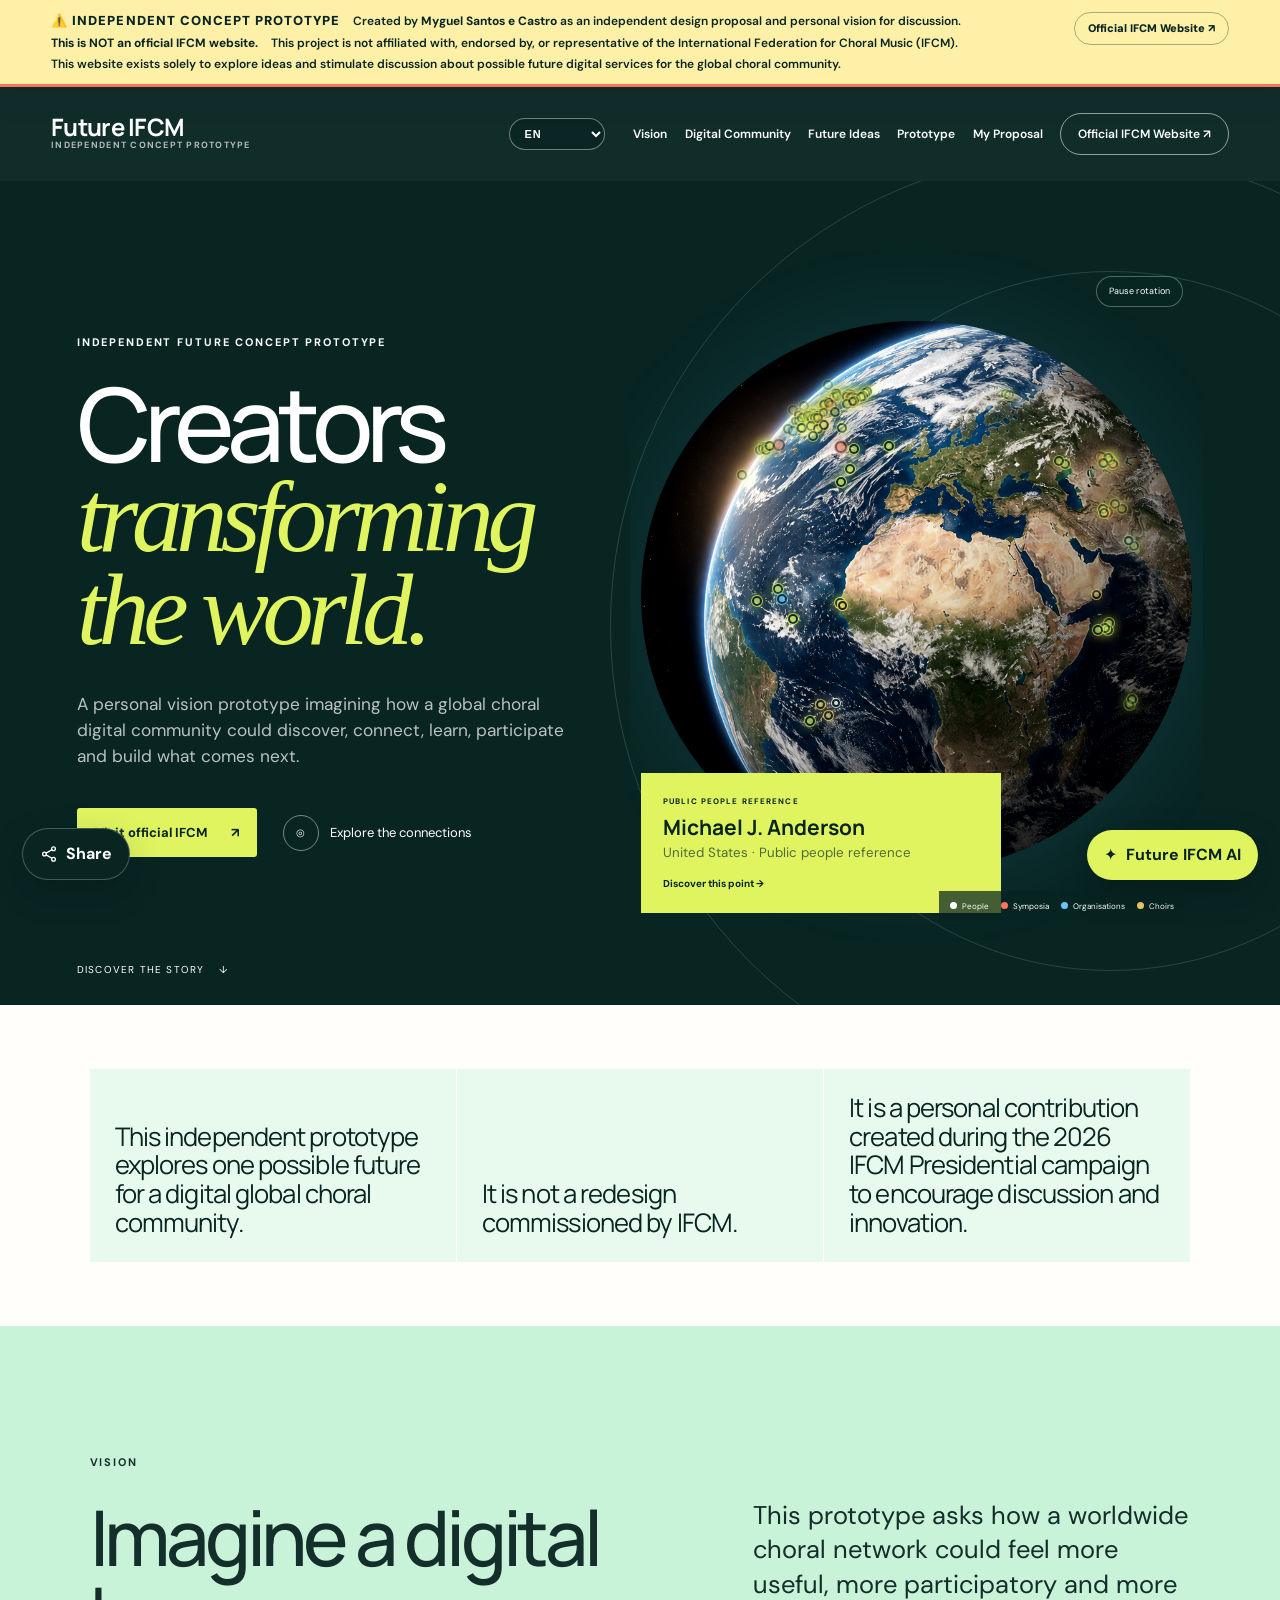
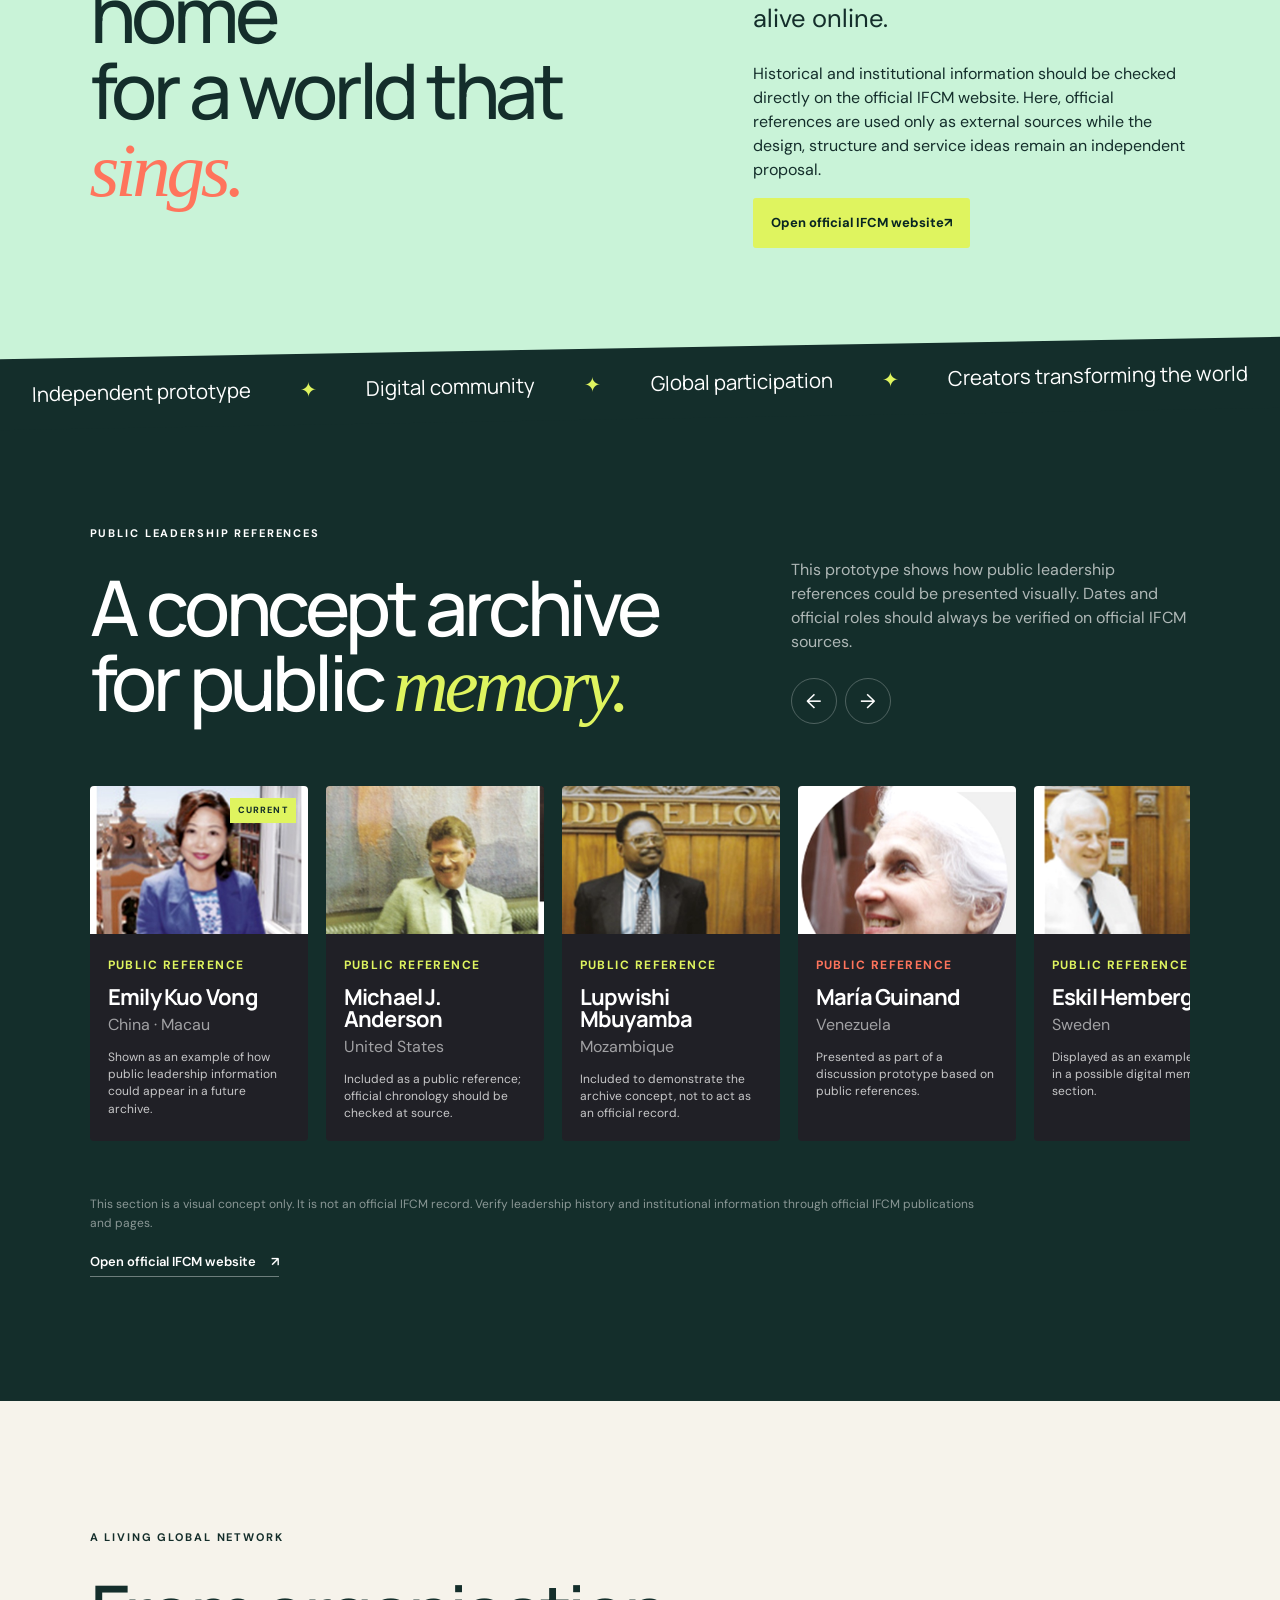
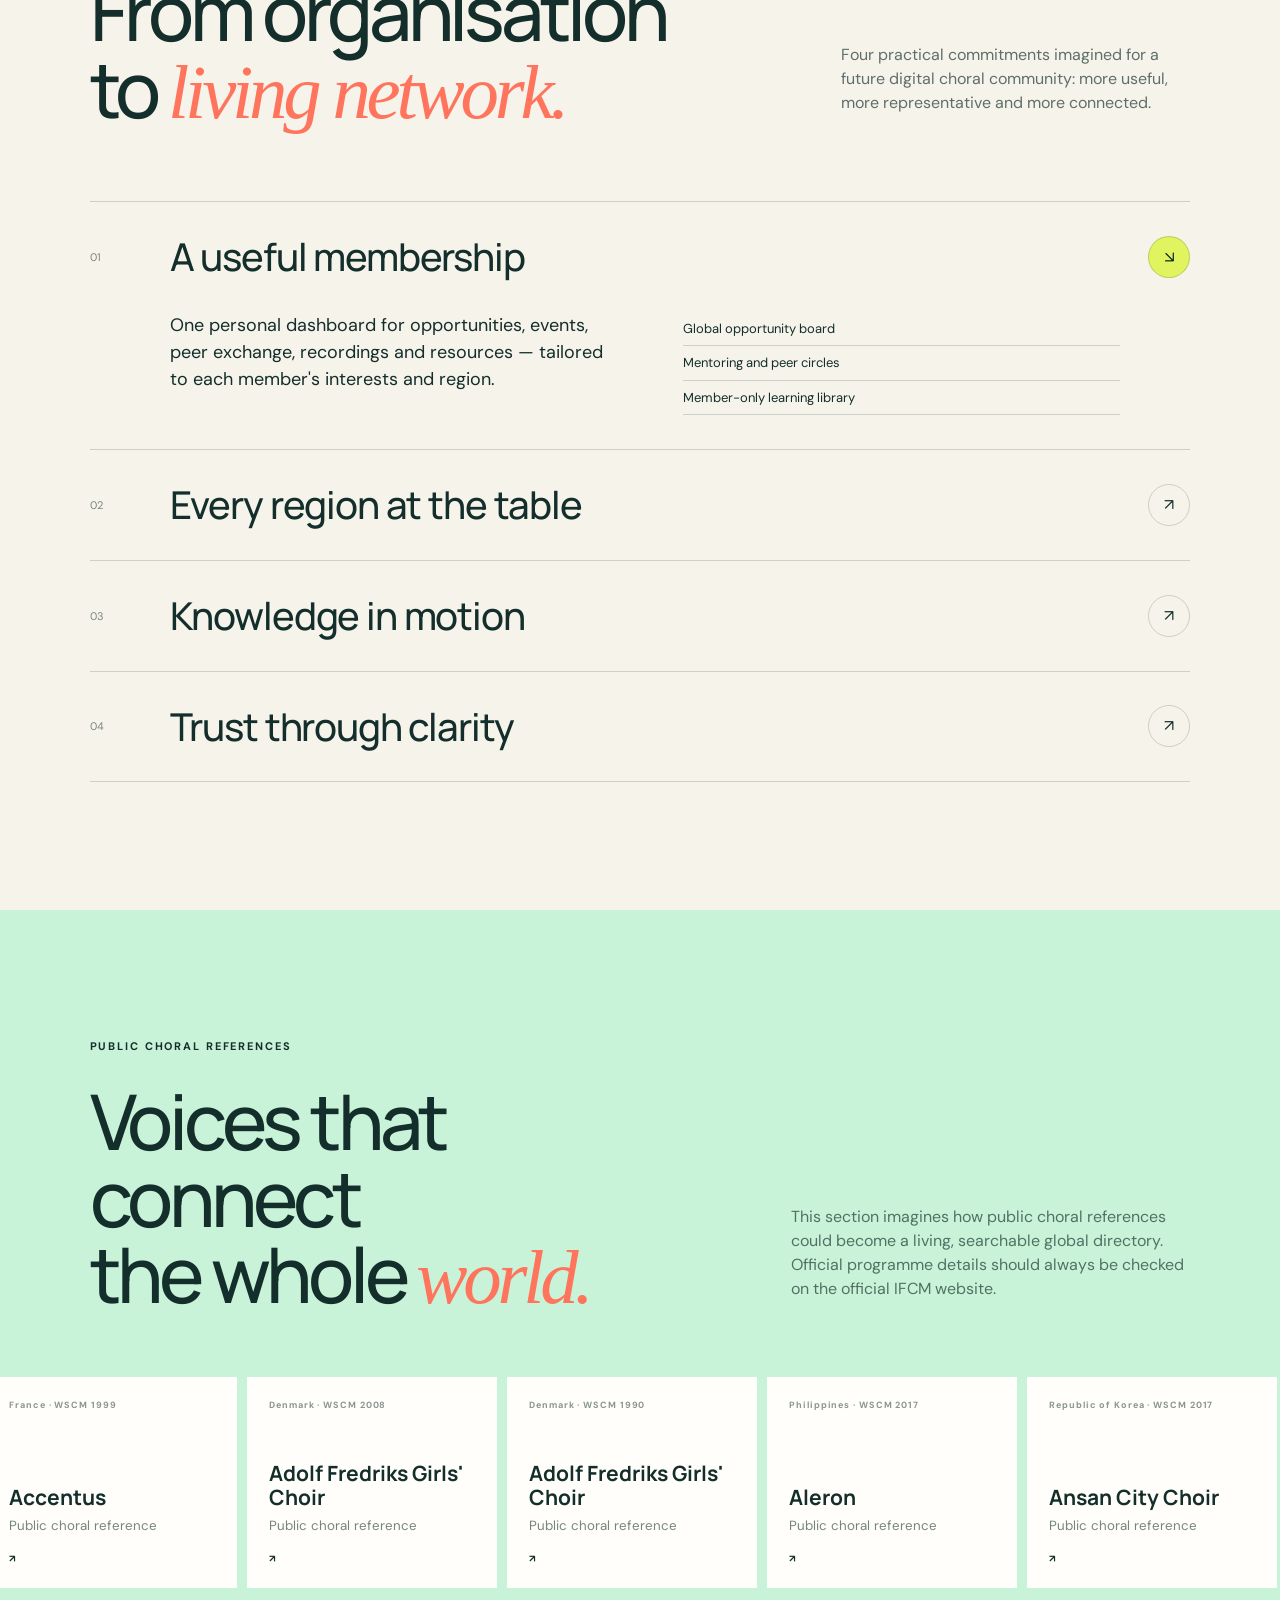
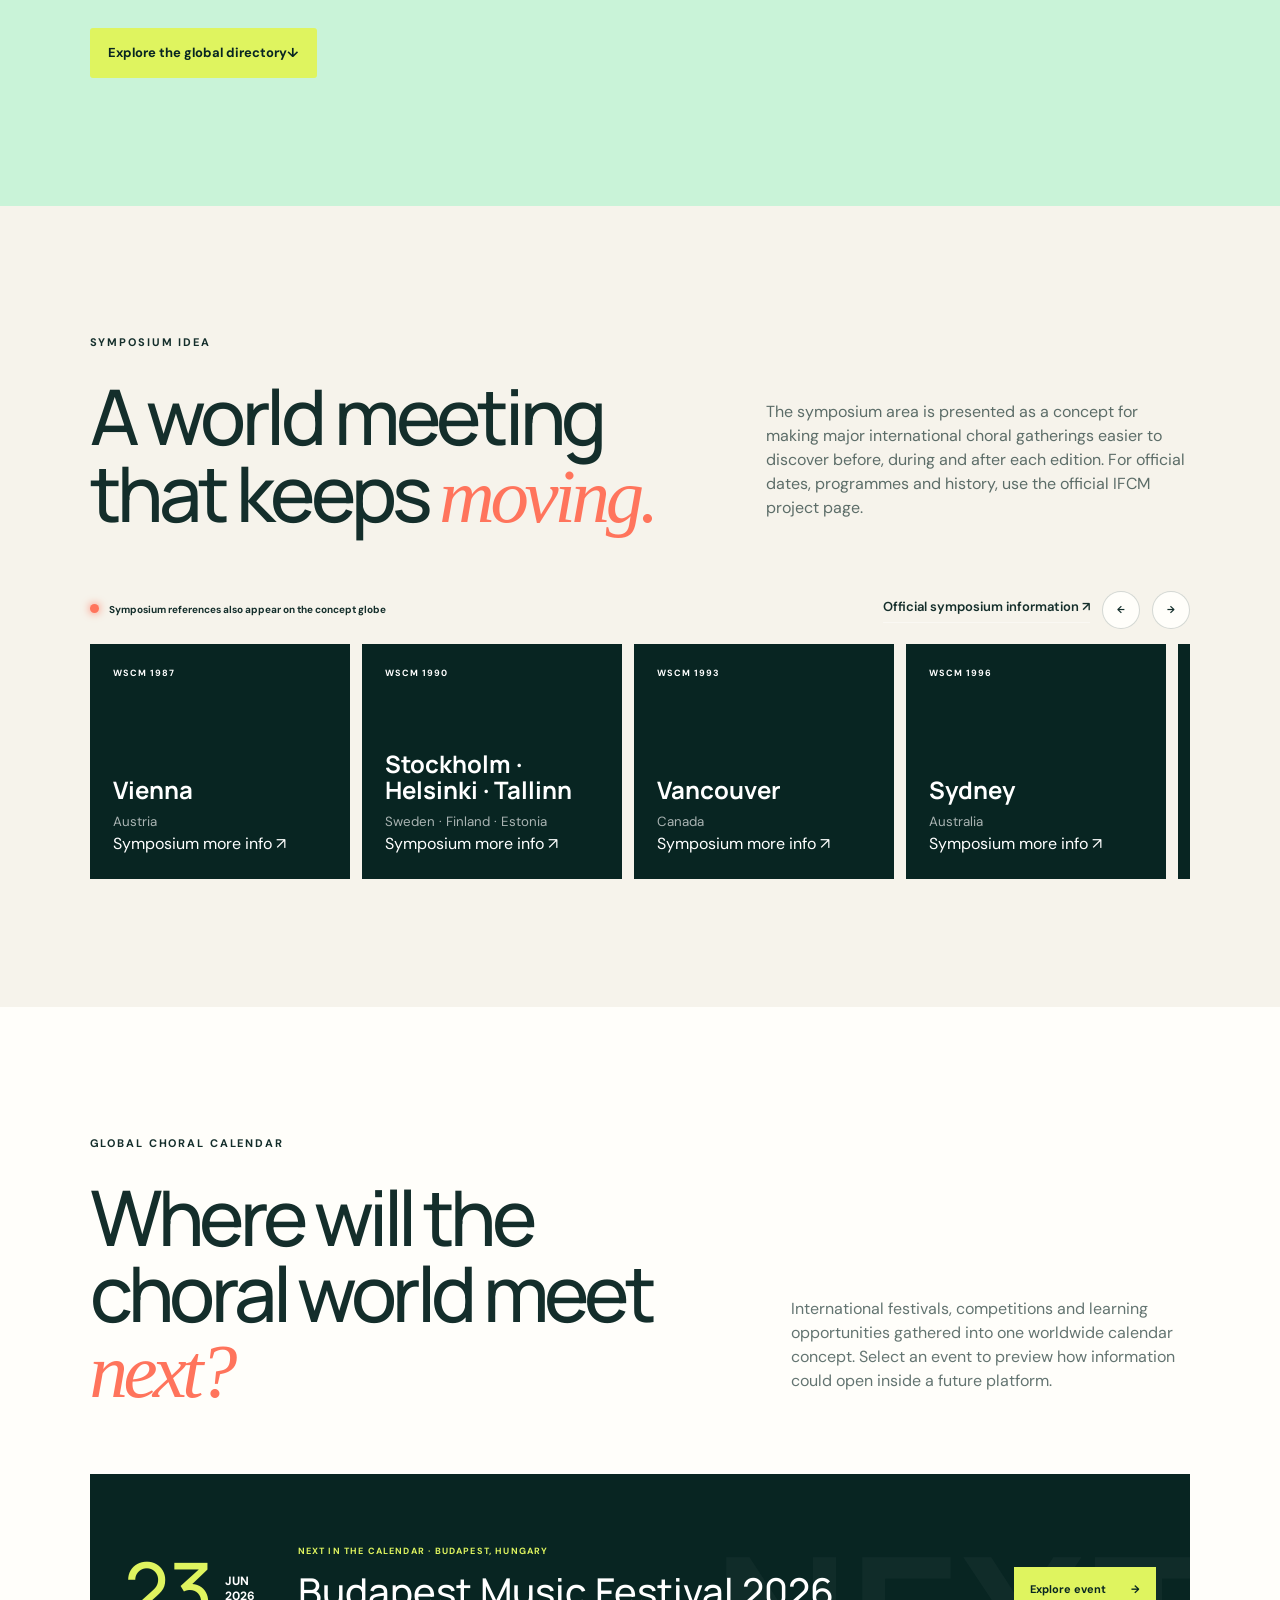
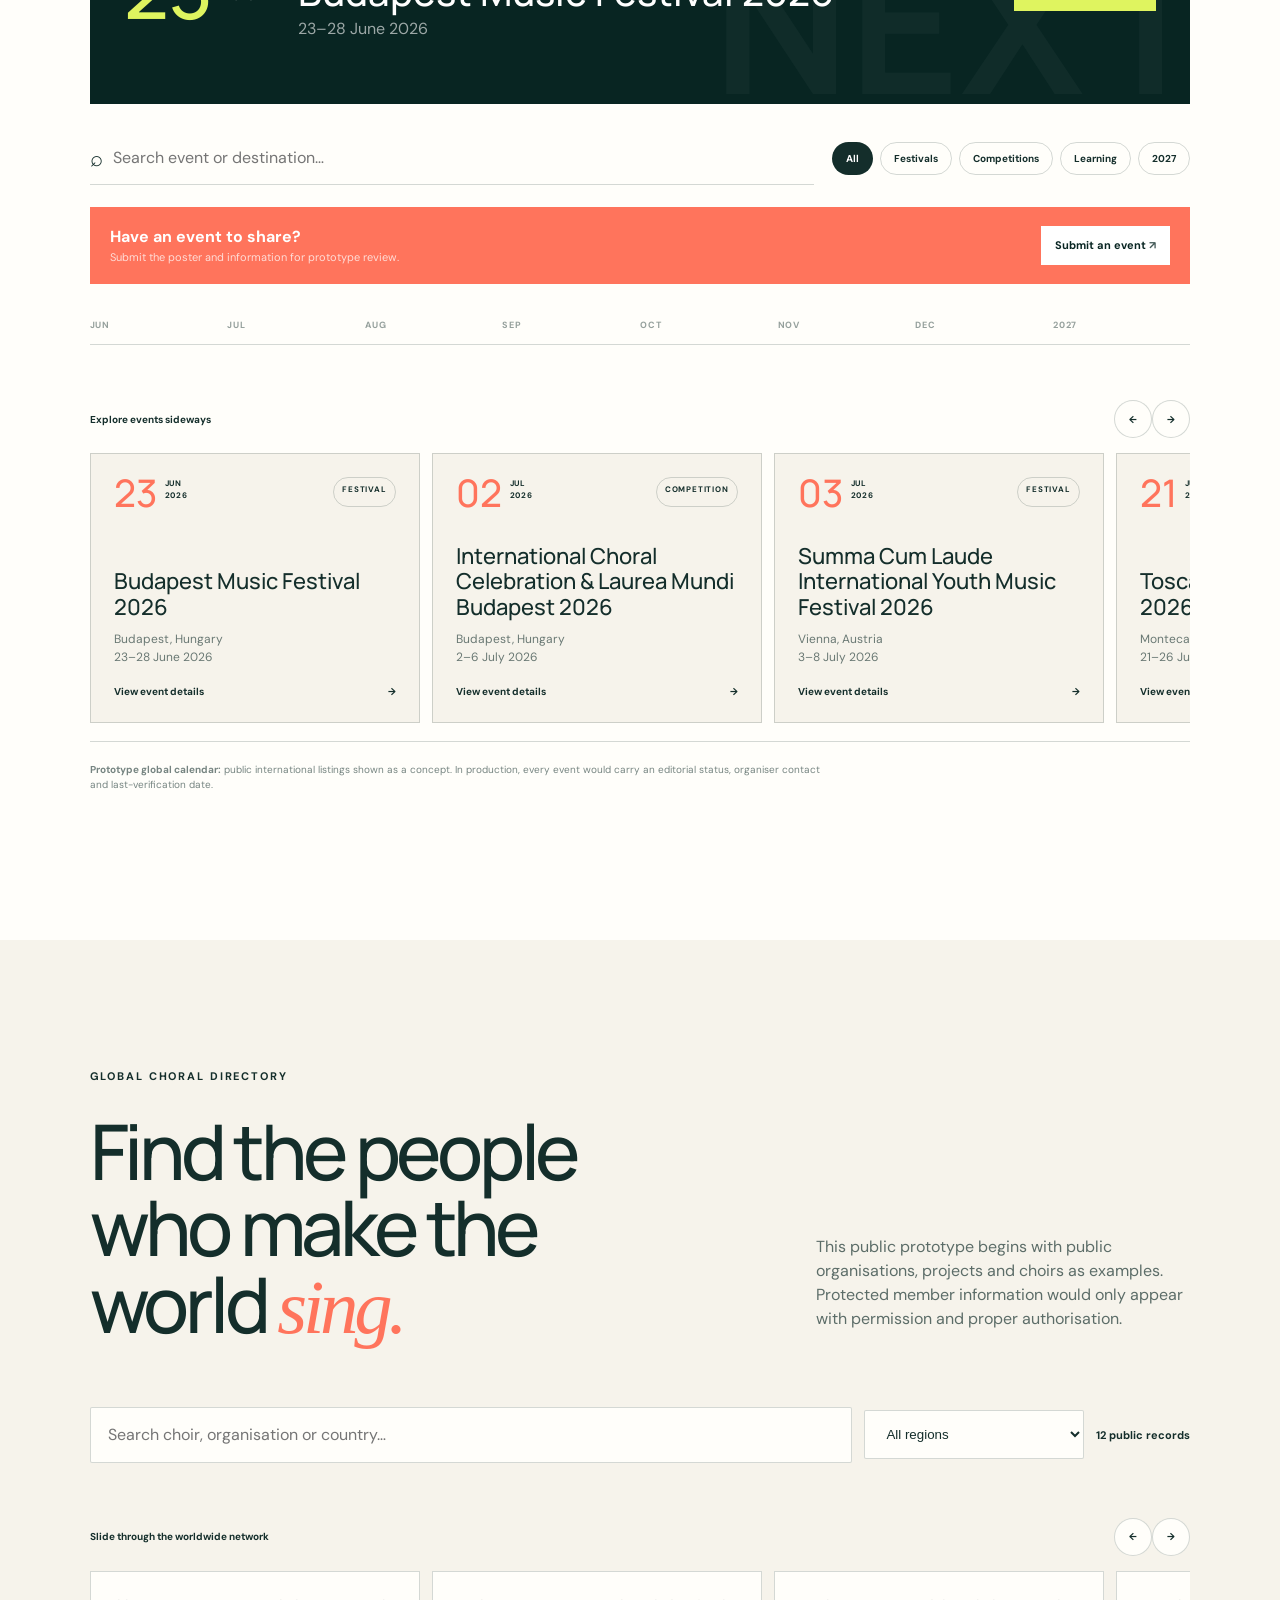
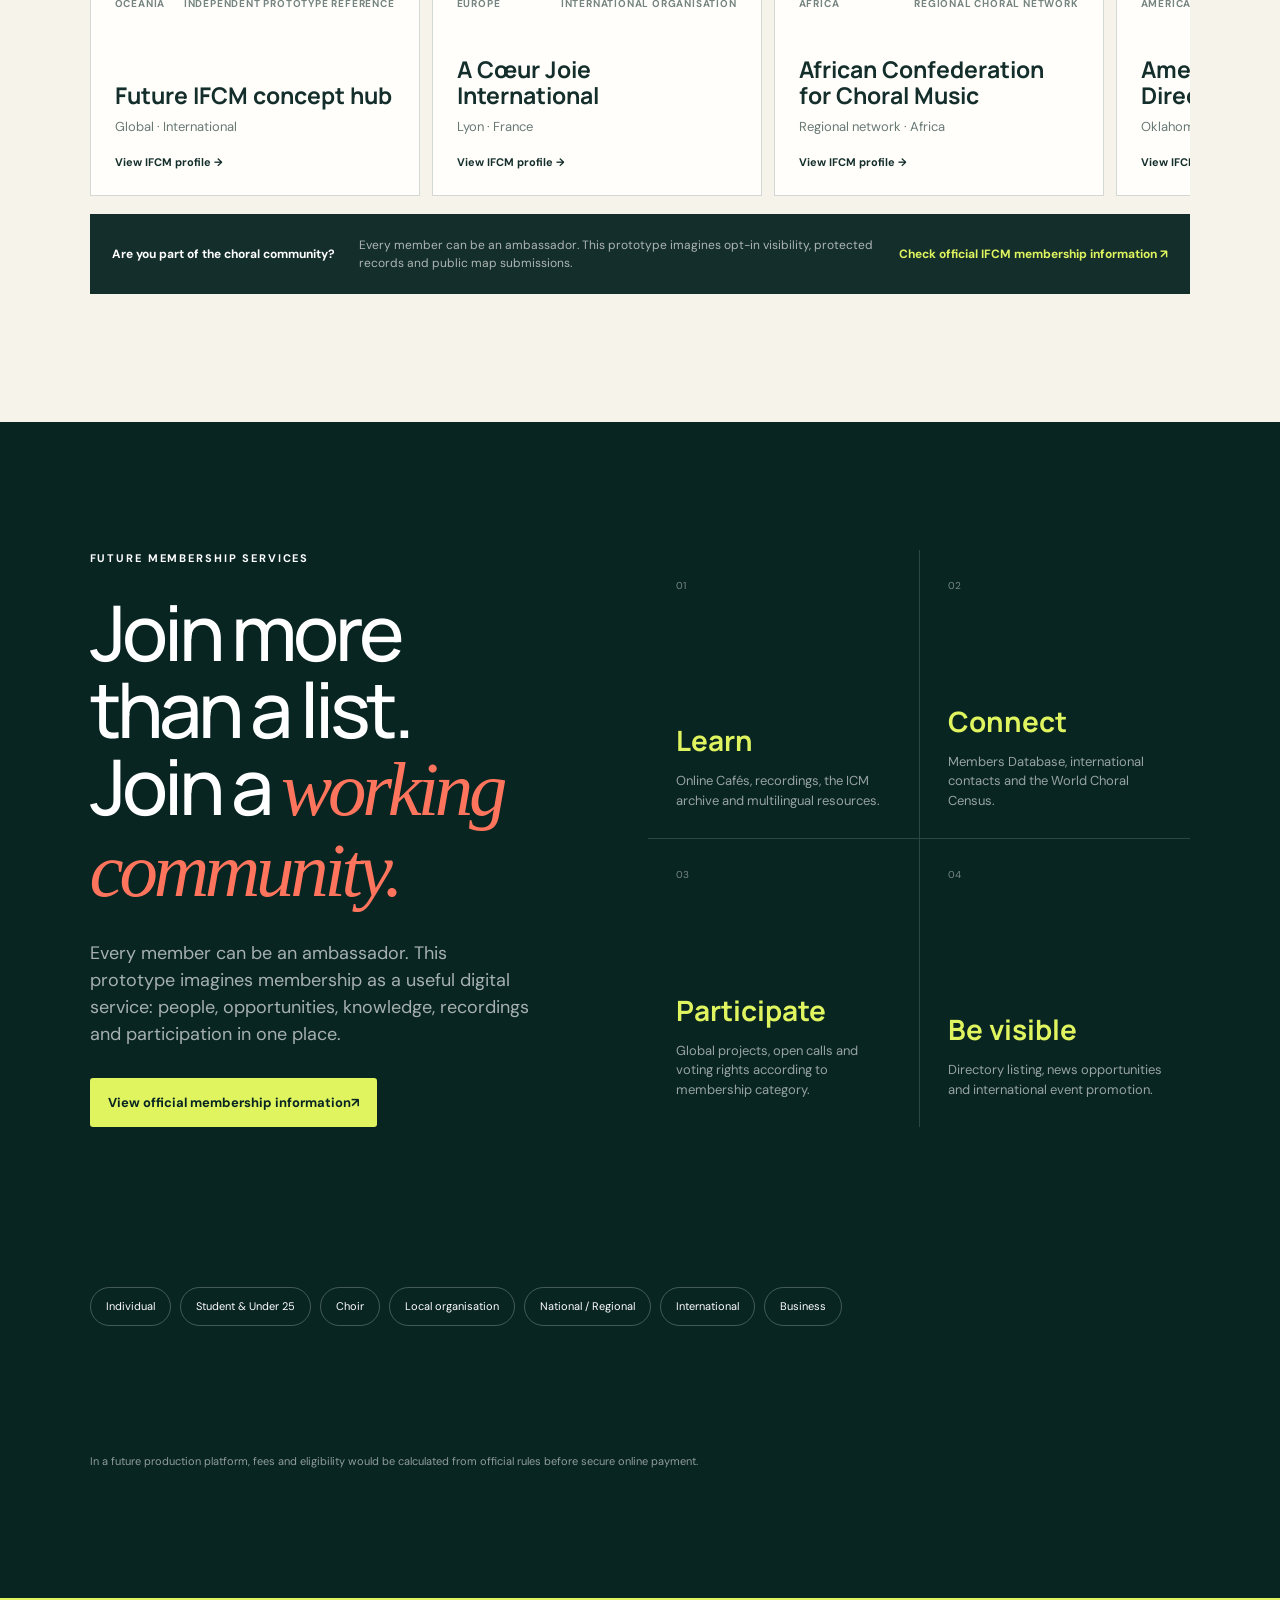
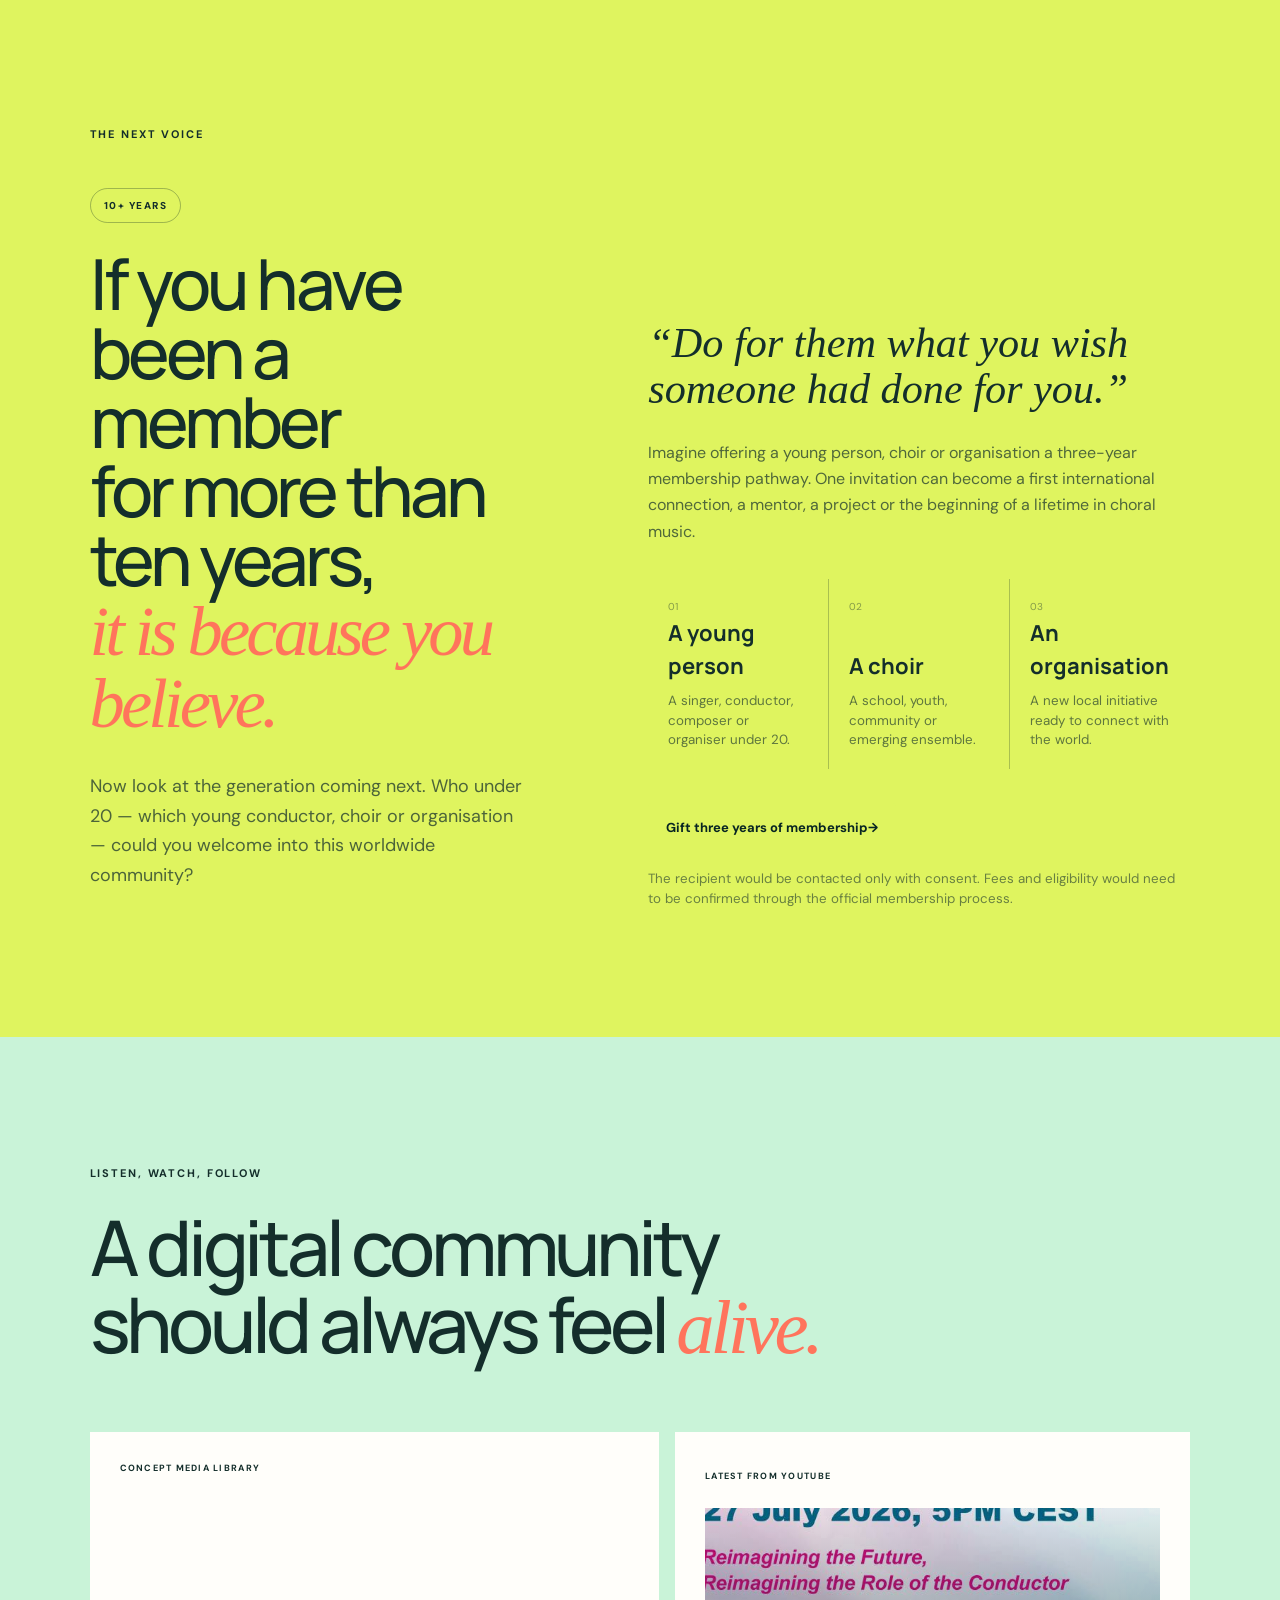
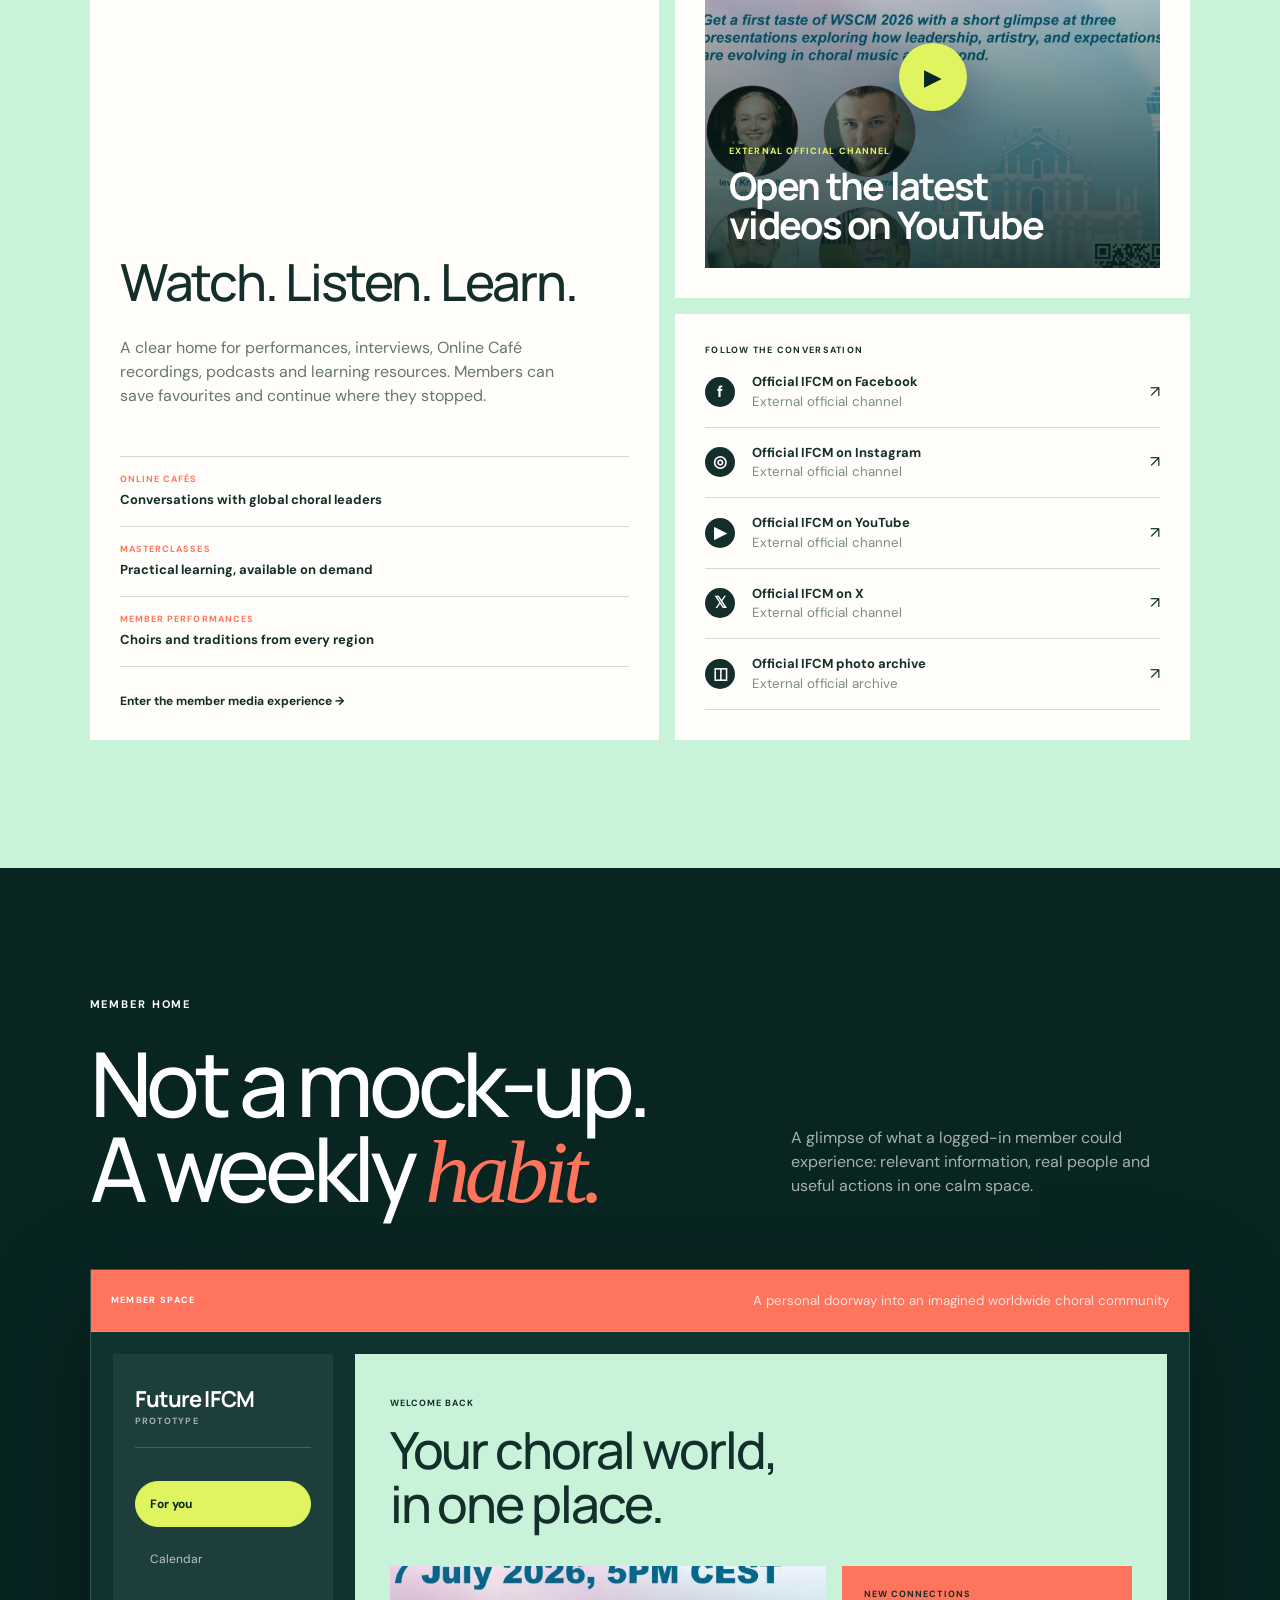
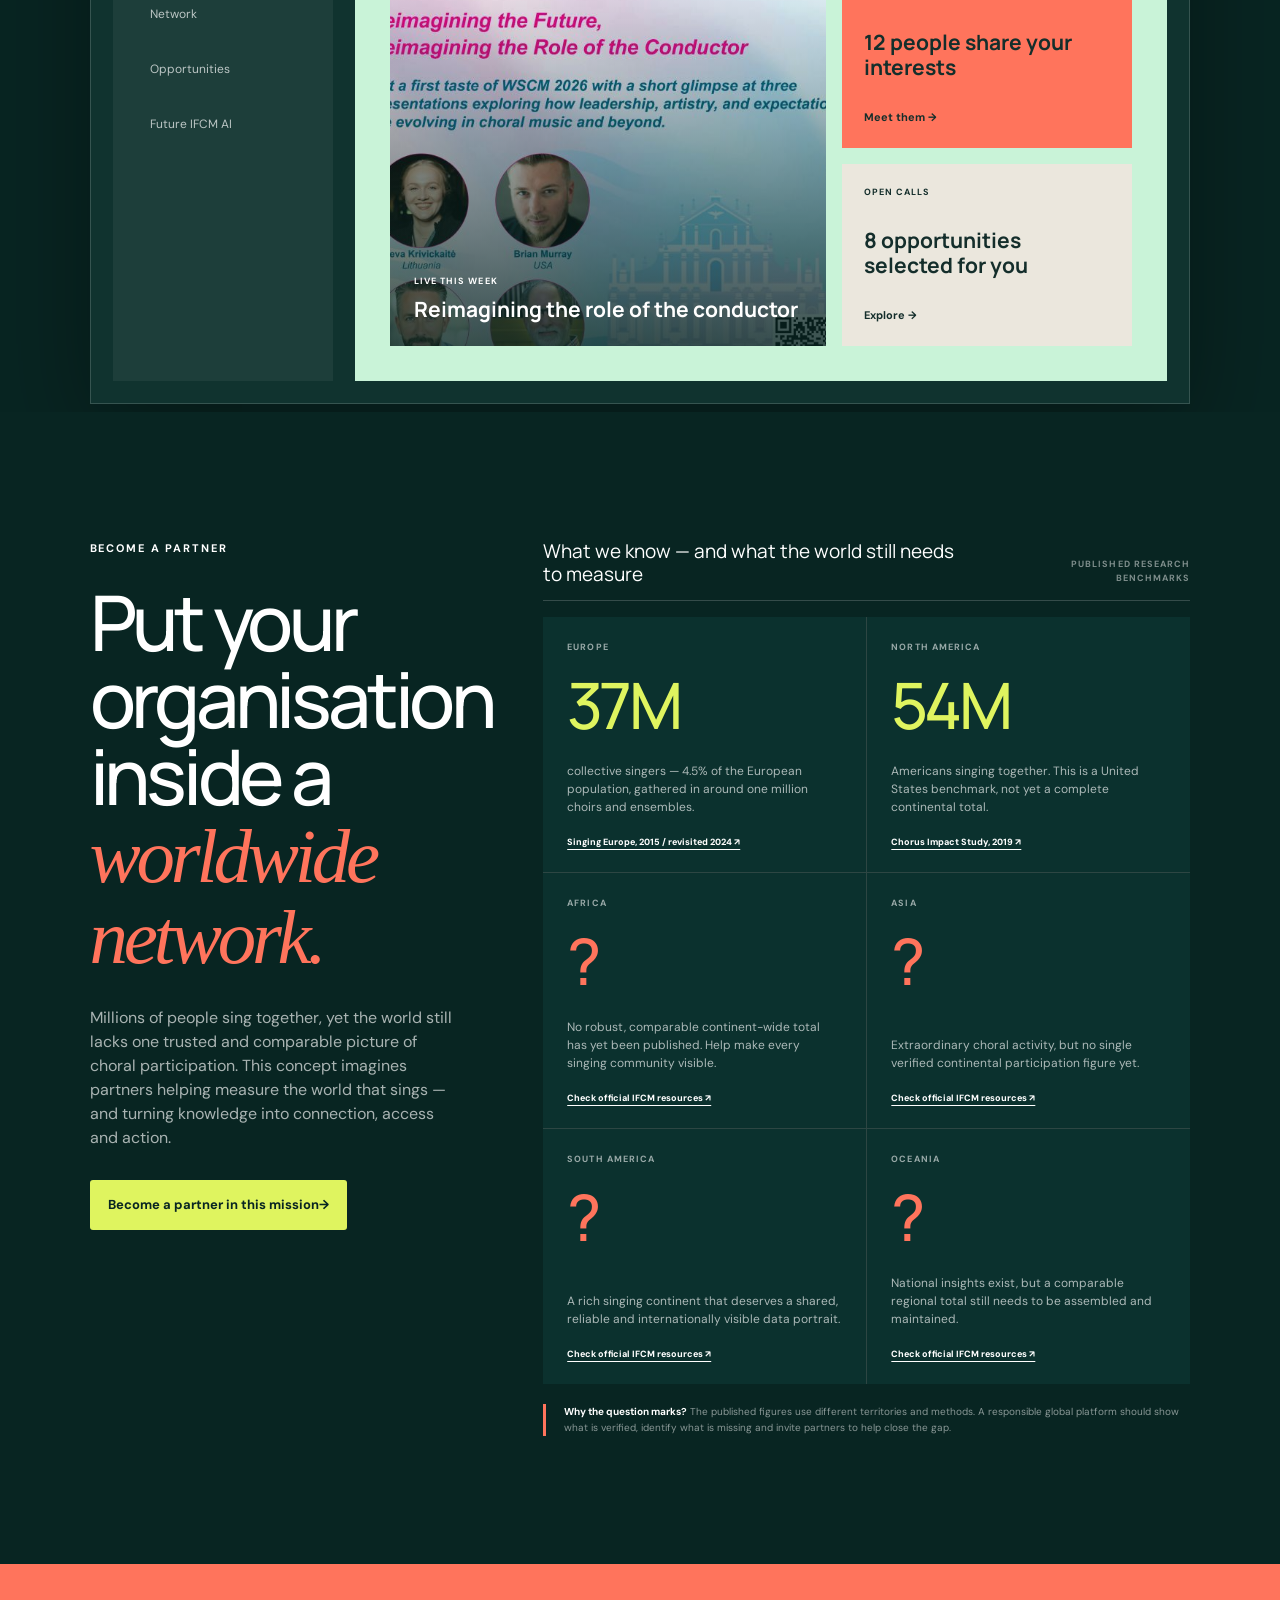
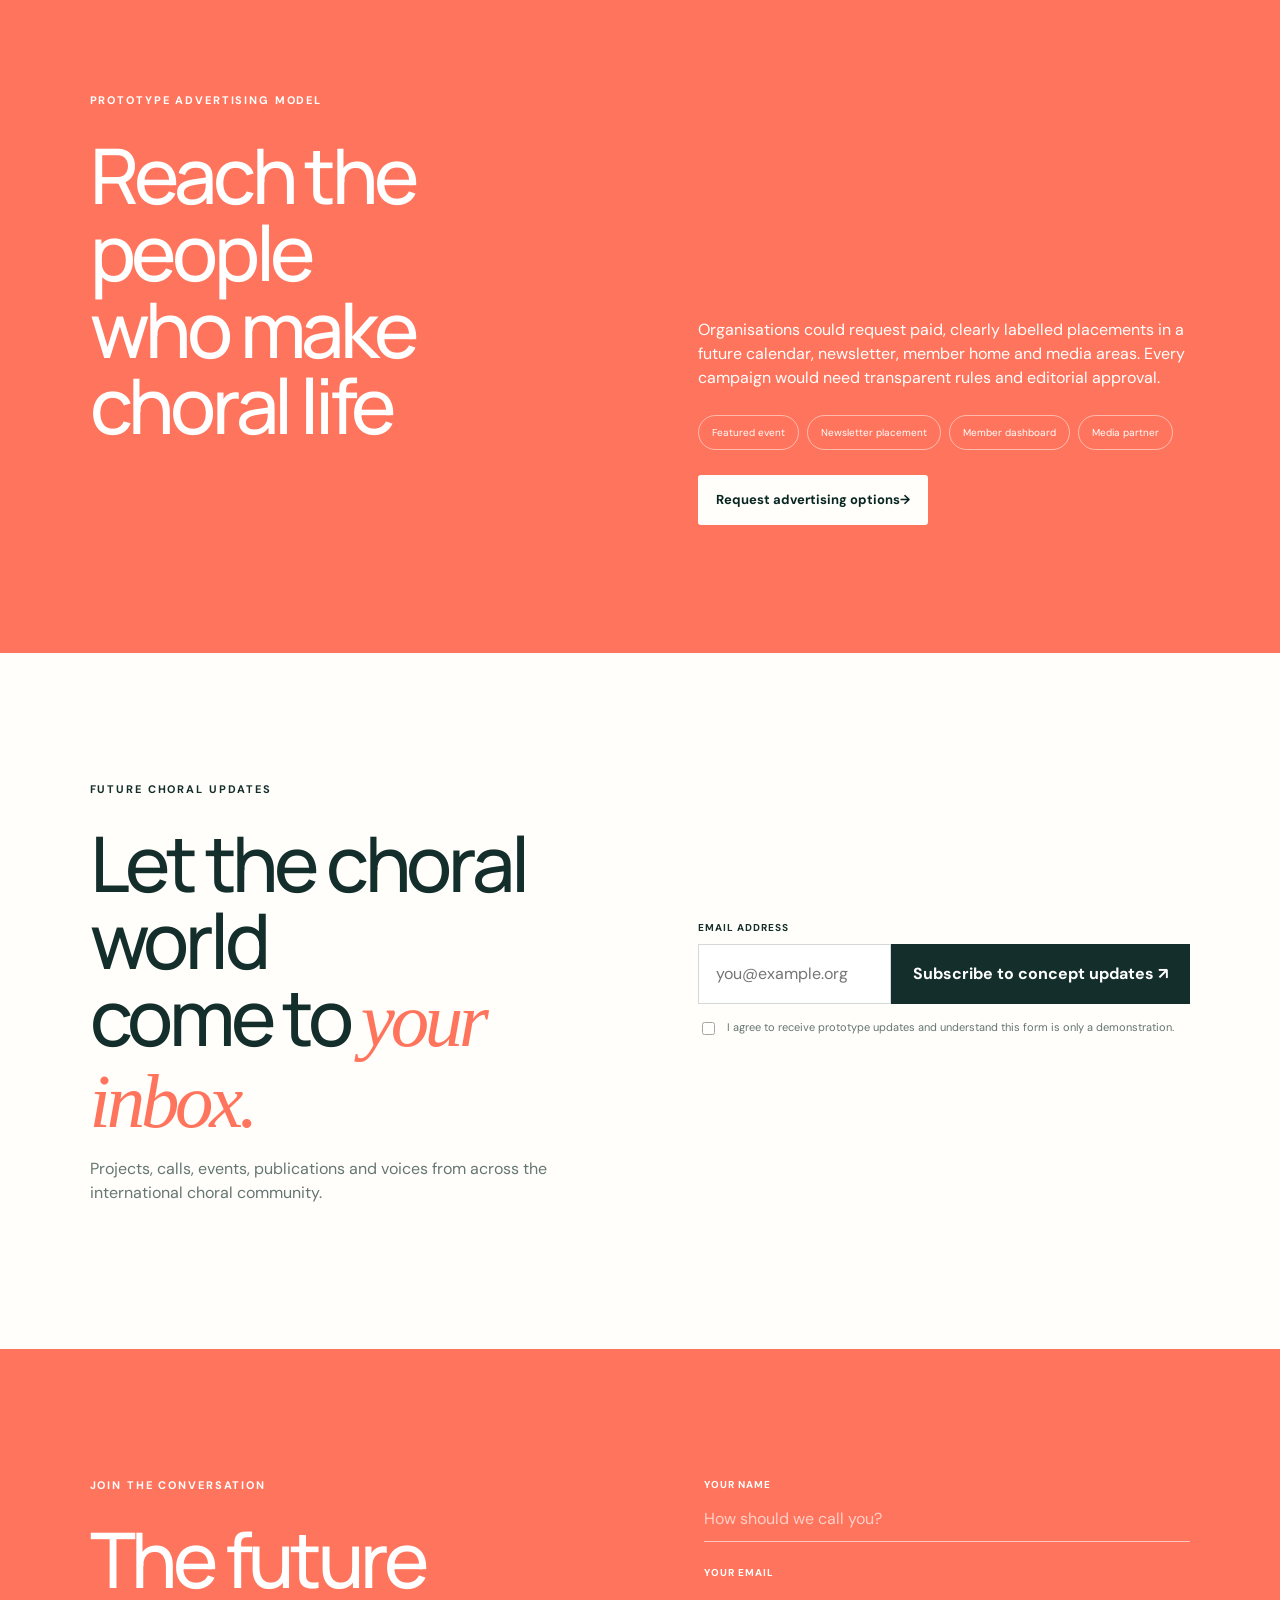
==== commit 697b79b0: "Fix YouTube preview card" ====
--- a/index.html
+++ b/index.html
@@ -15,7 +15,7 @@
   <link rel="preconnect" href="https://fonts.googleapis.com">
   <link rel="preconnect" href="https://fonts.gstatic.com" crossorigin>
   <link href="https://fonts.googleapis.com/css2?family=DM+Sans:wght@400;500;600;700&family=Manrope:wght@400;500;600;700&display=swap" rel="stylesheet">
-  <link rel="stylesheet" href="styles.css?v=21">
+  <link rel="stylesheet" href="styles.css?v=22">
   <script type="application/ld+json">
   {
     "@context": "https://schema.org",
@@ -404,9 +404,14 @@
         </article>
         <article class="youtube-room">
           <span class="media-label">LATEST FROM YOUTUBE</span>
-          <div class="video-embed">
-            <iframe src="https://www.youtube-nocookie.com/embed/videoseries?list=UUEh2TeP-Rmq2CbF8S4td2tA" title="Official IFCM YouTube videos shown as an external embed" loading="lazy" allowfullscreen></iframe>
-          </div>
+          <a class="youtube-preview" href="https://www.youtube.com/channel/UCEh2TeP-Rmq2CbF8S4td2tA" target="_blank" rel="noreferrer" aria-label="Open official IFCM YouTube channel">
+            <img src="assets/cafe.jpg" alt="Choral video preview">
+            <span class="youtube-play">▶</span>
+            <div>
+              <small>External official channel</small>
+              <strong>Open the latest videos on YouTube</strong>
+            </div>
+          </a>
         </article>
         <article class="social-room">
           <span class="media-label">FOLLOW THE CONVERSATION</span>
--- a/styles.css
+++ b/styles.css
@@ -464,6 +464,14 @@
 .audio-player.previewing .audio-wave i:nth-child(2n) { animation-delay: .2s; }
 .video-embed { position: relative; margin-top: 22px; aspect-ratio: 16/9; background: var(--deep); }
 .video-embed iframe { position: absolute; inset: 0; width: 100%; height: 100%; border: 0; }
+.youtube-preview { position: relative; min-height: 360px; margin-top: 22px; display: flex; align-items: flex-end; overflow: hidden; color: white; background: var(--deep); }
+.youtube-preview img { position: absolute; inset: 0; width: 100%; height: 100%; object-fit: cover; filter: saturate(.9) contrast(1.05); transform: scale(1.02); transition: transform .35s ease; }
+.youtube-preview::after { content: ""; position: absolute; inset: 0; background: linear-gradient(180deg, rgba(8,37,34,.08), rgba(8,37,34,.86)); }
+.youtube-preview:hover img { transform: scale(1.07); }
+.youtube-play { position: absolute; z-index: 2; left: 50%; top: 47%; width: 68px; height: 68px; display: grid; place-items: center; border-radius: 50%; color: var(--deep); background: var(--lime); box-shadow: 0 18px 45px rgba(0,0,0,.26); transform: translate(-50%, -50%); font-size: 23px; }
+.youtube-preview div { position: relative; z-index: 2; padding: 24px; }
+.youtube-preview small { display: block; margin-bottom: 8px; color: var(--lime); font-size: 9px; font-weight: 800; letter-spacing: .12em; text-transform: uppercase; }
+.youtube-preview strong { display: block; max-width: 360px; font-family: var(--display); font-size: clamp(24px, 3vw, 38px); line-height: 1.02; letter-spacing: -.045em; }
 .social-room { display: flex; flex-direction: column; }
 .social-room > a { padding: 15px 0; display: grid; grid-template-columns: 34px 1fr auto; gap: 13px; align-items: center; border-bottom: 1px solid var(--line); }
 .social-room b { display: grid; place-items: center; width: 30px; height: 30px; border-radius: 50%; color: white; background: var(--ink); }
